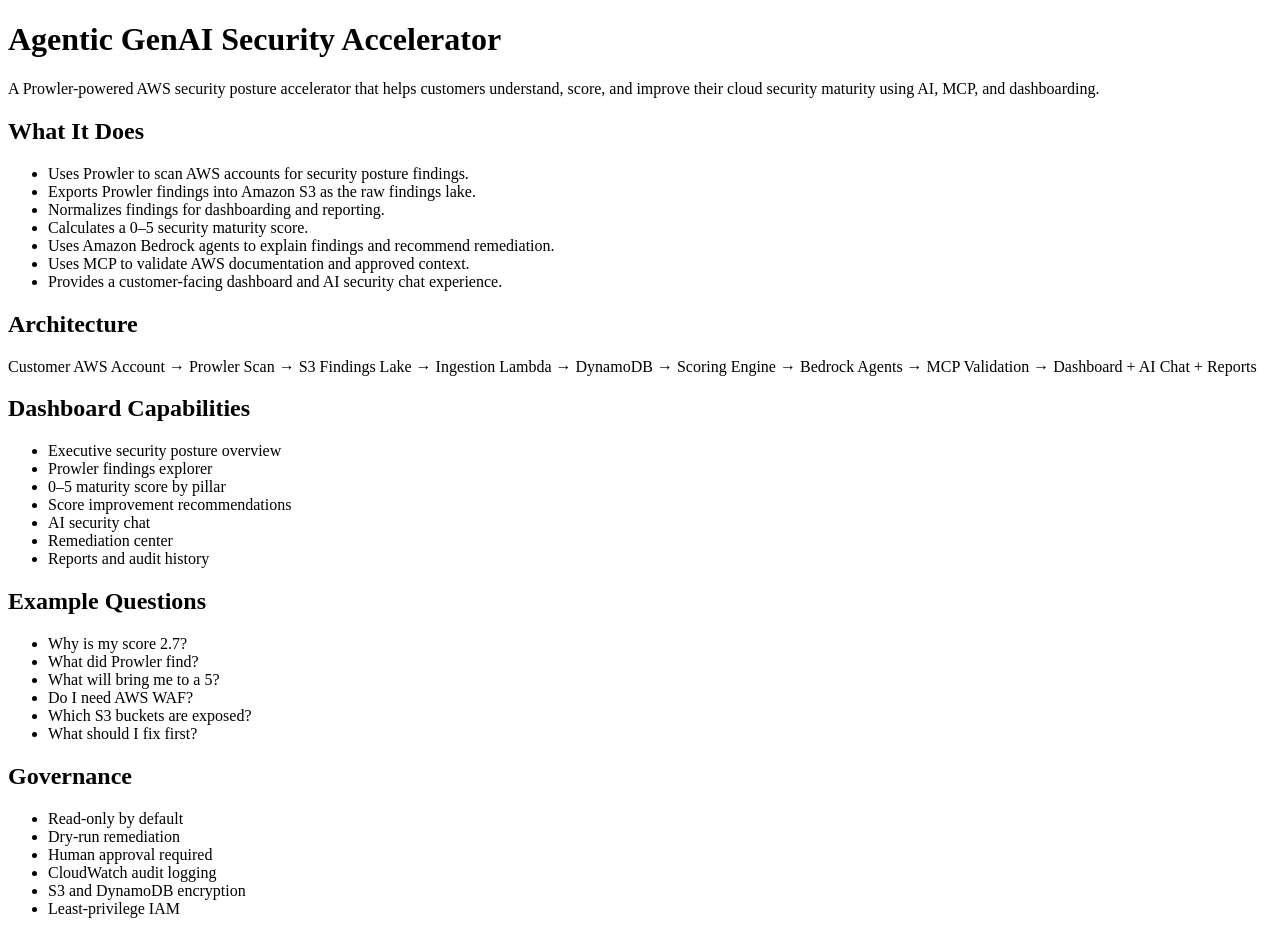
==== docs/index.html @ ff7d4d50 "Add GitHub Pages landing page" ====
<!DOCTYPE html>
<html lang="en">
<head>
  <meta charset="UTF-8" />
  <meta name="viewport" content="width=device-width, initial-scale=1.0" />
  <title>Agentic GenAI Security Accelerator</title>
</head>
<body>
  <h1>Agentic GenAI Security Accelerator</h1>

  <p>
    A Prowler-powered AWS security posture accelerator that helps customers understand,
    score, and improve their cloud security maturity using AI, MCP, and dashboarding.
  </p>

  <h2>What It Does</h2>
  <ul>
    <li>Uses Prowler to scan AWS accounts for security posture findings.</li>
    <li>Exports Prowler findings into Amazon S3 as the raw findings lake.</li>
    <li>Normalizes findings for dashboarding and reporting.</li>
    <li>Calculates a 0–5 security maturity score.</li>
    <li>Uses Amazon Bedrock agents to explain findings and recommend remediation.</li>
    <li>Uses MCP to validate AWS documentation and approved context.</li>
    <li>Provides a customer-facing dashboard and AI security chat experience.</li>
  </ul>

  <h2>Architecture</h2>
  <p>
    Customer AWS Account → Prowler Scan → S3 Findings Lake → Ingestion Lambda →
    DynamoDB → Scoring Engine → Bedrock Agents → MCP Validation →
    Dashboard + AI Chat + Reports
  </p>

  <h2>Dashboard Capabilities</h2>
  <ul>
    <li>Executive security posture overview</li>
    <li>Prowler findings explorer</li>
    <li>0–5 maturity score by pillar</li>
    <li>Score improvement recommendations</li>
    <li>AI security chat</li>
    <li>Remediation center</li>
    <li>Reports and audit history</li>
  </ul>

  <h2>Example Questions</h2>
  <ul>
    <li>Why is my score 2.7?</li>
    <li>What did Prowler find?</li>
    <li>What will bring me to a 5?</li>
    <li>Do I need AWS WAF?</li>
    <li>Which S3 buckets are exposed?</li>
    <li>What should I fix first?</li>
  </ul>

  <h2>Governance</h2>
  <ul>
    <li>Read-only by default</li>
    <li>Dry-run remediation</li>
    <li>Human approval required</li>
    <li>CloudWatch audit logging</li>
    <li>S3 and DynamoDB encryption</li>
    <li>Least-privilege IAM</li>
  </ul>
</body>
</html>
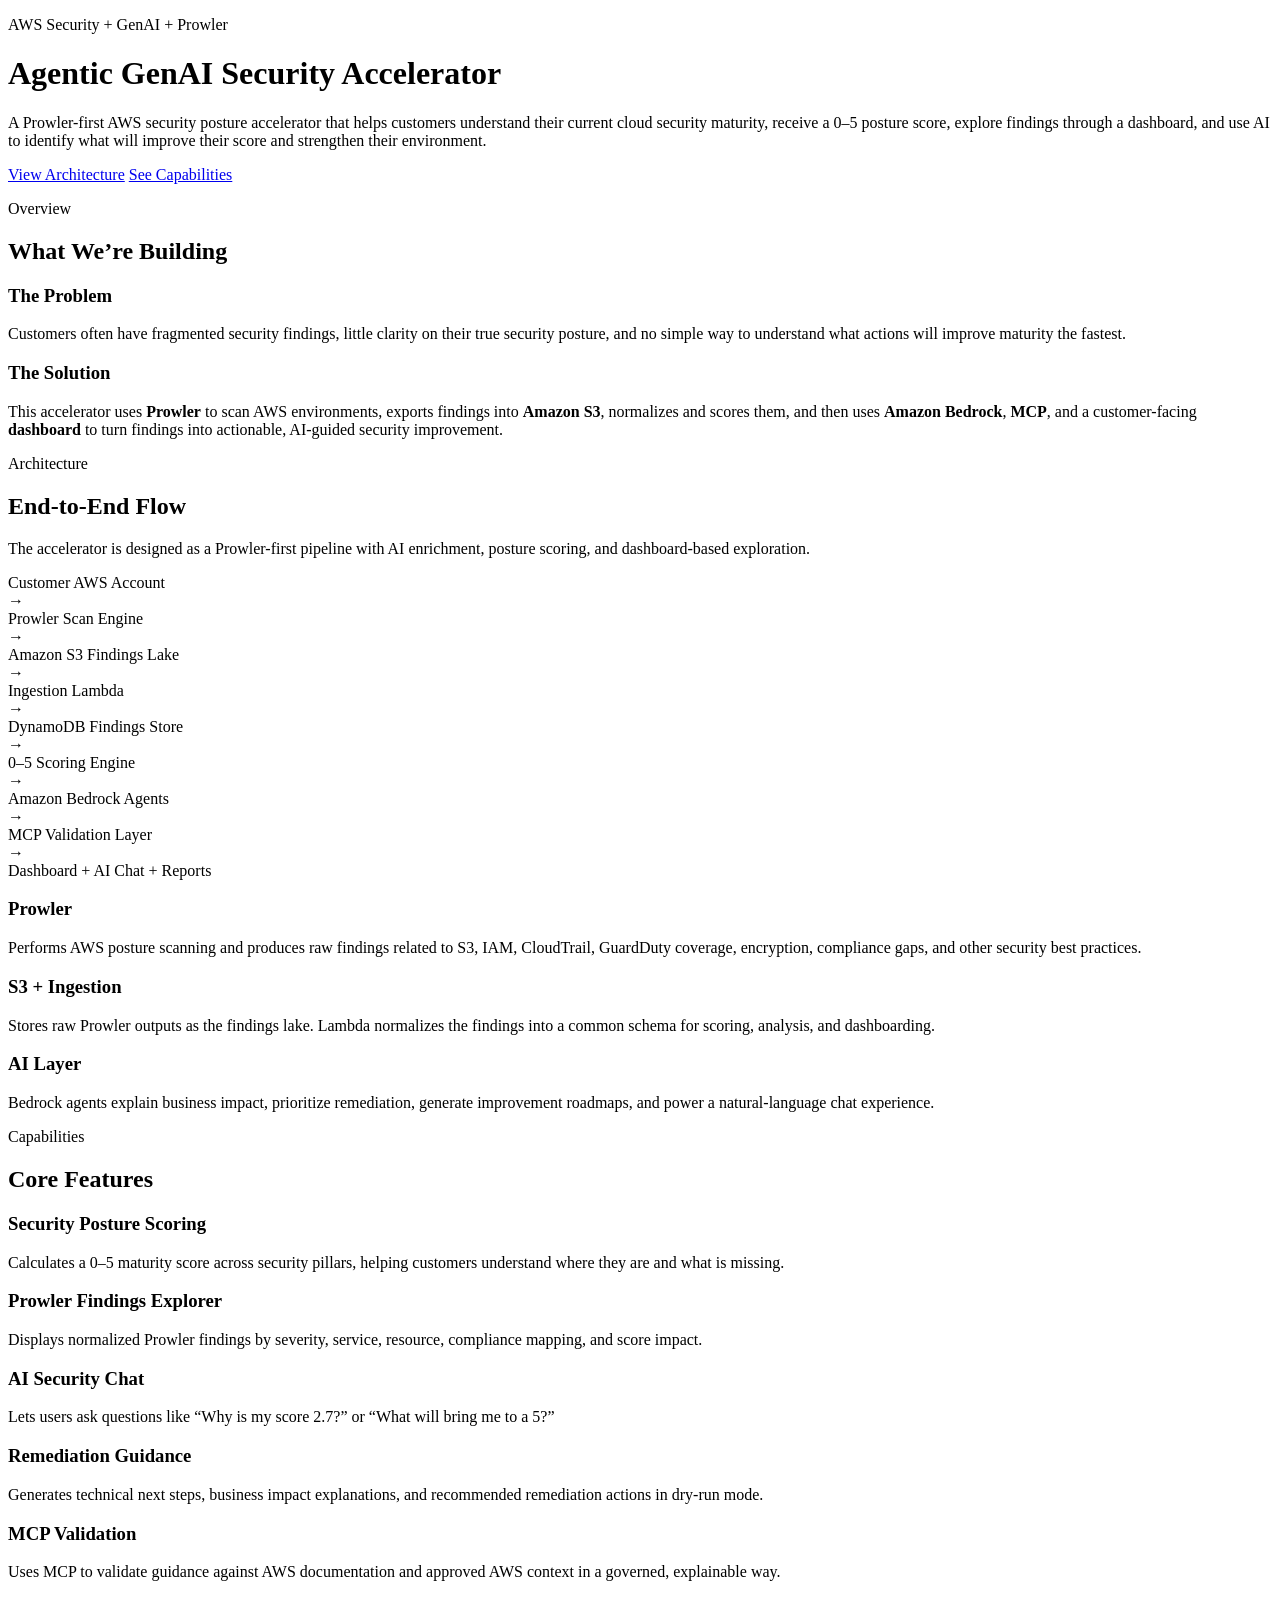
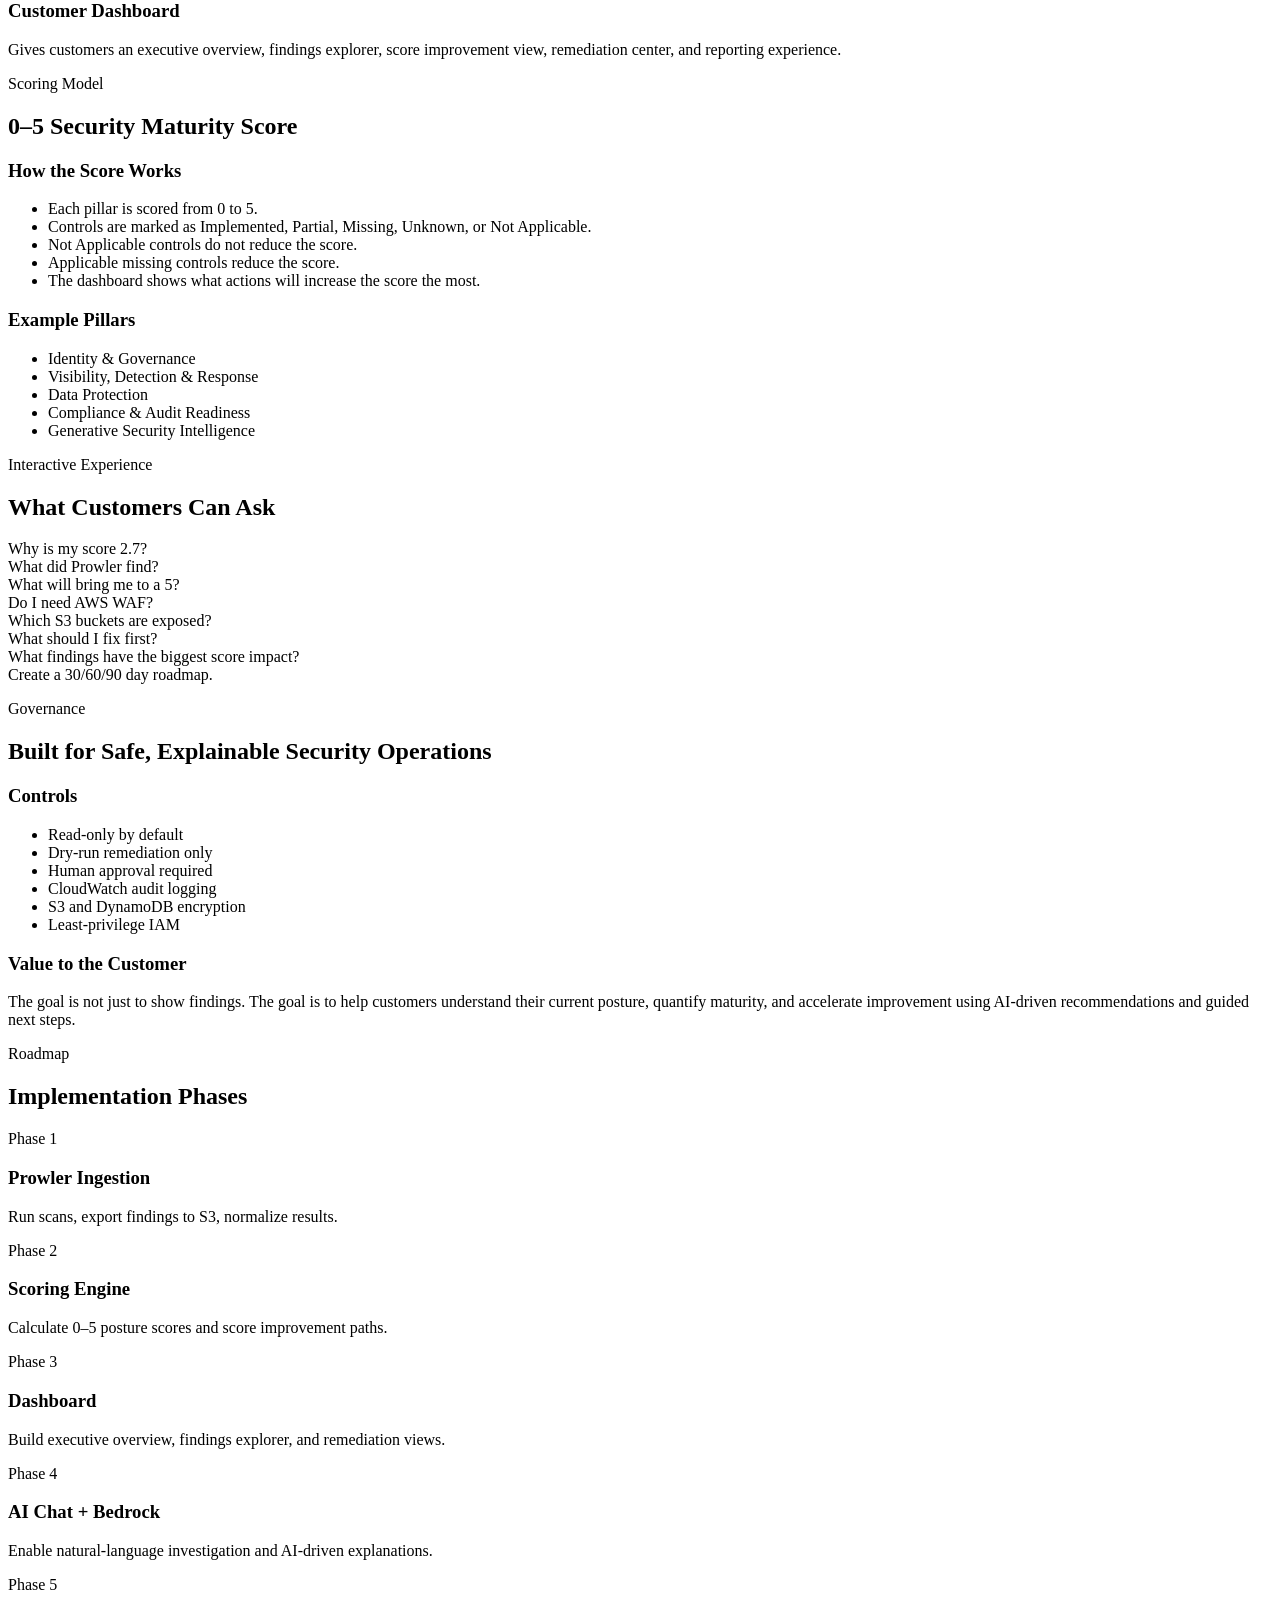
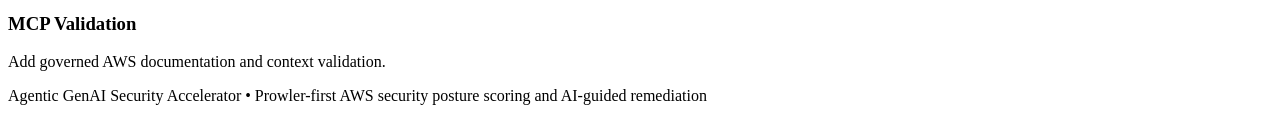
==== commit d7341513: "Update index.html CSS included" ====
--- a/docs/index.html
+++ b/docs/index.html
@@ -4,62 +4,303 @@
   <meta charset="UTF-8" />
   <meta name="viewport" content="width=device-width, initial-scale=1.0" />
   <title>Agentic GenAI Security Accelerator</title>
+  <link rel="stylesheet" href="style.css" />
 </head>
 <body>
-  <h1>Agentic GenAI Security Accelerator</h1>
-
-  <p>
-    A Prowler-powered AWS security posture accelerator that helps customers understand,
-    score, and improve their cloud security maturity using AI, MCP, and dashboarding.
-  </p>
-
-  <h2>What It Does</h2>
-  <ul>
-    <li>Uses Prowler to scan AWS accounts for security posture findings.</li>
-    <li>Exports Prowler findings into Amazon S3 as the raw findings lake.</li>
-    <li>Normalizes findings for dashboarding and reporting.</li>
-    <li>Calculates a 0–5 security maturity score.</li>
-    <li>Uses Amazon Bedrock agents to explain findings and recommend remediation.</li>
-    <li>Uses MCP to validate AWS documentation and approved context.</li>
-    <li>Provides a customer-facing dashboard and AI security chat experience.</li>
-  </ul>
-
-  <h2>Architecture</h2>
-  <p>
-    Customer AWS Account → Prowler Scan → S3 Findings Lake → Ingestion Lambda →
-    DynamoDB → Scoring Engine → Bedrock Agents → MCP Validation →
-    Dashboard + AI Chat + Reports
-  </p>
-
-  <h2>Dashboard Capabilities</h2>
-  <ul>
-    <li>Executive security posture overview</li>
-    <li>Prowler findings explorer</li>
-    <li>0–5 maturity score by pillar</li>
-    <li>Score improvement recommendations</li>
-    <li>AI security chat</li>
-    <li>Remediation center</li>
-    <li>Reports and audit history</li>
-  </ul>
-
-  <h2>Example Questions</h2>
-  <ul>
-    <li>Why is my score 2.7?</li>
-    <li>What did Prowler find?</li>
-    <li>What will bring me to a 5?</li>
-    <li>Do I need AWS WAF?</li>
-    <li>Which S3 buckets are exposed?</li>
-    <li>What should I fix first?</li>
-  </ul>
-
-  <h2>Governance</h2>
-  <ul>
-    <li>Read-only by default</li>
-    <li>Dry-run remediation</li>
-    <li>Human approval required</li>
-    <li>CloudWatch audit logging</li>
-    <li>S3 and DynamoDB encryption</li>
-    <li>Least-privilege IAM</li>
-  </ul>
+  <header class="hero">
+    <div class="container">
+      <p class="eyebrow">AWS Security + GenAI + Prowler</p>
+      <h1>Agentic GenAI Security Accelerator</h1>
+      <p class="hero-text">
+        A Prowler-first AWS security posture accelerator that helps customers
+        understand their current cloud security maturity, receive a 0–5 posture score,
+        explore findings through a dashboard, and use AI to identify what will improve
+        their score and strengthen their environment.
+      </p>
+      <div class="hero-buttons">
+        <a href="#architecture" class="btn btn-primary">View Architecture</a>
+        <a href="#capabilities" class="btn btn-secondary">See Capabilities</a>
+      </div>
+    </div>
+  </header>
+
+  <main>
+    <section class="section">
+      <div class="container">
+        <div class="section-heading">
+          <p class="section-label">Overview</p>
+          <h2>What We’re Building</h2>
+        </div>
+        <div class="grid two-col">
+          <div class="card">
+            <h3>The Problem</h3>
+            <p>
+              Customers often have fragmented security findings, little clarity on their
+              true security posture, and no simple way to understand what actions will
+              improve maturity the fastest.
+            </p>
+          </div>
+          <div class="card">
+            <h3>The Solution</h3>
+            <p>
+              This accelerator uses <strong>Prowler</strong> to scan AWS environments,
+              exports findings into <strong>Amazon S3</strong>, normalizes and scores
+              them, and then uses <strong>Amazon Bedrock</strong>, <strong>MCP</strong>,
+              and a customer-facing <strong>dashboard</strong> to turn findings into
+              actionable, AI-guided security improvement.
+            </p>
+          </div>
+        </div>
+      </div>
+    </section>
+
+    <section id="architecture" class="section alt-bg">
+      <div class="container">
+        <div class="section-heading">
+          <p class="section-label">Architecture</p>
+          <h2>End-to-End Flow</h2>
+          <p>
+            The accelerator is designed as a Prowler-first pipeline with AI enrichment,
+            posture scoring, and dashboard-based exploration.
+          </p>
+        </div>
+
+        <div class="architecture-flow">
+          <div class="arch-box">Customer AWS Account</div>
+          <div class="arrow">→</div>
+          <div class="arch-box">Prowler Scan Engine</div>
+          <div class="arrow">→</div>
+          <div class="arch-box">Amazon S3 Findings Lake</div>
+          <div class="arrow">→</div>
+          <div class="arch-box">Ingestion Lambda</div>
+          <div class="arrow">→</div>
+          <div class="arch-box">DynamoDB Findings Store</div>
+          <div class="arrow">→</div>
+          <div class="arch-box">0–5 Scoring Engine</div>
+          <div class="arrow">→</div>
+          <div class="arch-box">Amazon Bedrock Agents</div>
+          <div class="arrow">→</div>
+          <div class="arch-box">MCP Validation Layer</div>
+          <div class="arrow">→</div>
+          <div class="arch-box">Dashboard + AI Chat + Reports</div>
+        </div>
+
+        <div class="grid three-col mt-32">
+          <div class="card">
+            <h3>Prowler</h3>
+            <p>
+              Performs AWS posture scanning and produces raw findings related to
+              S3, IAM, CloudTrail, GuardDuty coverage, encryption, compliance gaps,
+              and other security best practices.
+            </p>
+          </div>
+          <div class="card">
+            <h3>S3 + Ingestion</h3>
+            <p>
+              Stores raw Prowler outputs as the findings lake. Lambda normalizes the
+              findings into a common schema for scoring, analysis, and dashboarding.
+            </p>
+          </div>
+          <div class="card">
+            <h3>AI Layer</h3>
+            <p>
+              Bedrock agents explain business impact, prioritize remediation,
+              generate improvement roadmaps, and power a natural-language chat experience.
+            </p>
+          </div>
+        </div>
+      </div>
+    </section>
+
+    <section id="capabilities" class="section">
+      <div class="container">
+        <div class="section-heading">
+          <p class="section-label">Capabilities</p>
+          <h2>Core Features</h2>
+        </div>
+
+        <div class="grid three-col">
+          <div class="feature-card">
+            <h3>Security Posture Scoring</h3>
+            <p>
+              Calculates a 0–5 maturity score across security pillars, helping
+              customers understand where they are and what is missing.
+            </p>
+          </div>
+          <div class="feature-card">
+            <h3>Prowler Findings Explorer</h3>
+            <p>
+              Displays normalized Prowler findings by severity, service,
+              resource, compliance mapping, and score impact.
+            </p>
+          </div>
+          <div class="feature-card">
+            <h3>AI Security Chat</h3>
+            <p>
+              Lets users ask questions like “Why is my score 2.7?” or
+              “What will bring me to a 5?”
+            </p>
+          </div>
+          <div class="feature-card">
+            <h3>Remediation Guidance</h3>
+            <p>
+              Generates technical next steps, business impact explanations,
+              and recommended remediation actions in dry-run mode.
+            </p>
+          </div>
+          <div class="feature-card">
+            <h3>MCP Validation</h3>
+            <p>
+              Uses MCP to validate guidance against AWS documentation
+              and approved AWS context in a governed, explainable way.
+            </p>
+          </div>
+          <div class="feature-card">
+            <h3>Customer Dashboard</h3>
+            <p>
+              Gives customers an executive overview, findings explorer,
+              score improvement view, remediation center, and reporting experience.
+            </p>
+          </div>
+        </div>
+      </div>
+    </section>
+
+    <section class="section alt-bg">
+      <div class="container">
+        <div class="section-heading">
+          <p class="section-label">Scoring Model</p>
+          <h2>0–5 Security Maturity Score</h2>
+        </div>
+
+        <div class="grid two-col">
+          <div class="card">
+            <h3>How the Score Works</h3>
+            <ul class="clean-list">
+              <li>Each pillar is scored from 0 to 5.</li>
+              <li>Controls are marked as Implemented, Partial, Missing, Unknown, or Not Applicable.</li>
+              <li>Not Applicable controls do not reduce the score.</li>
+              <li>Applicable missing controls reduce the score.</li>
+              <li>The dashboard shows what actions will increase the score the most.</li>
+            </ul>
+          </div>
+          <div class="card">
+            <h3>Example Pillars</h3>
+            <ul class="clean-list">
+              <li>Identity & Governance</li>
+              <li>Visibility, Detection & Response</li>
+              <li>Data Protection</li>
+              <li>Compliance & Audit Readiness</li>
+              <li>Generative Security Intelligence</li>
+            </ul>
+          </div>
+        </div>
+      </div>
+    </section>
+
+    <section class="section">
+      <div class="container">
+        <div class="section-heading">
+          <p class="section-label">Interactive Experience</p>
+          <h2>What Customers Can Ask</h2>
+        </div>
+
+        <div class="question-grid">
+          <div class="question">Why is my score 2.7?</div>
+          <div class="question">What did Prowler find?</div>
+          <div class="question">What will bring me to a 5?</div>
+          <div class="question">Do I need AWS WAF?</div>
+          <div class="question">Which S3 buckets are exposed?</div>
+          <div class="question">What should I fix first?</div>
+          <div class="question">What findings have the biggest score impact?</div>
+          <div class="question">Create a 30/60/90 day roadmap.</div>
+        </div>
+      </div>
+    </section>
+
+    <section class="section alt-bg">
+      <div class="container">
+        <div class="section-heading">
+          <p class="section-label">Governance</p>
+          <h2>Built for Safe, Explainable Security Operations</h2>
+        </div>
+
+        <div class="grid two-col">
+          <div class="card">
+            <h3>Controls</h3>
+            <ul class="clean-list">
+              <li>Read-only by default</li>
+              <li>Dry-run remediation only</li>
+              <li>Human approval required</li>
+              <li>CloudWatch audit logging</li>
+              <li>S3 and DynamoDB encryption</li>
+              <li>Least-privilege IAM</li>
+            </ul>
+          </div>
+          <div class="card">
+            <h3>Value to the Customer</h3>
+            <p>
+              The goal is not just to show findings. The goal is to help customers
+              understand their current posture, quantify maturity, and accelerate
+              improvement using AI-driven recommendations and guided next steps.
+            </p>
+          </div>
+        </div>
+      </div>
+    </section>
+
+    <section class="section">
+      <div class="container">
+        <div class="section-heading">
+          <p class="section-label">Roadmap</p>
+          <h2>Implementation Phases</h2>
+        </div>
+
+        <div class="timeline">
+          <div class="timeline-item">
+            <span class="timeline-phase">Phase 1</span>
+            <div>
+              <h3>Prowler Ingestion</h3>
+              <p>Run scans, export findings to S3, normalize results.</p>
+            </div>
+          </div>
+          <div class="timeline-item">
+            <span class="timeline-phase">Phase 2</span>
+            <div>
+              <h3>Scoring Engine</h3>
+              <p>Calculate 0–5 posture scores and score improvement paths.</p>
+            </div>
+          </div>
+          <div class="timeline-item">
+            <span class="timeline-phase">Phase 3</span>
+            <div>
+              <h3>Dashboard</h3>
+              <p>Build executive overview, findings explorer, and remediation views.</p>
+            </div>
+          </div>
+          <div class="timeline-item">
+            <span class="timeline-phase">Phase 4</span>
+            <div>
+              <h3>AI Chat + Bedrock</h3>
+              <p>Enable natural-language investigation and AI-driven explanations.</p>
+            </div>
+          </div>
+          <div class="timeline-item">
+            <span class="timeline-phase">Phase 5</span>
+            <div>
+              <h3>MCP Validation</h3>
+              <p>Add governed AWS documentation and context validation.</p>
+            </div>
+          </div>
+        </div>
+      </div>
+    </section>
+  </main>
+
+  <footer class="footer">
+    <div class="container">
+      <p>Agentic GenAI Security Accelerator • Prowler-first AWS security posture scoring and AI-guided remediation</p>
+    </div>
+  </footer>
 </body>
 </html>
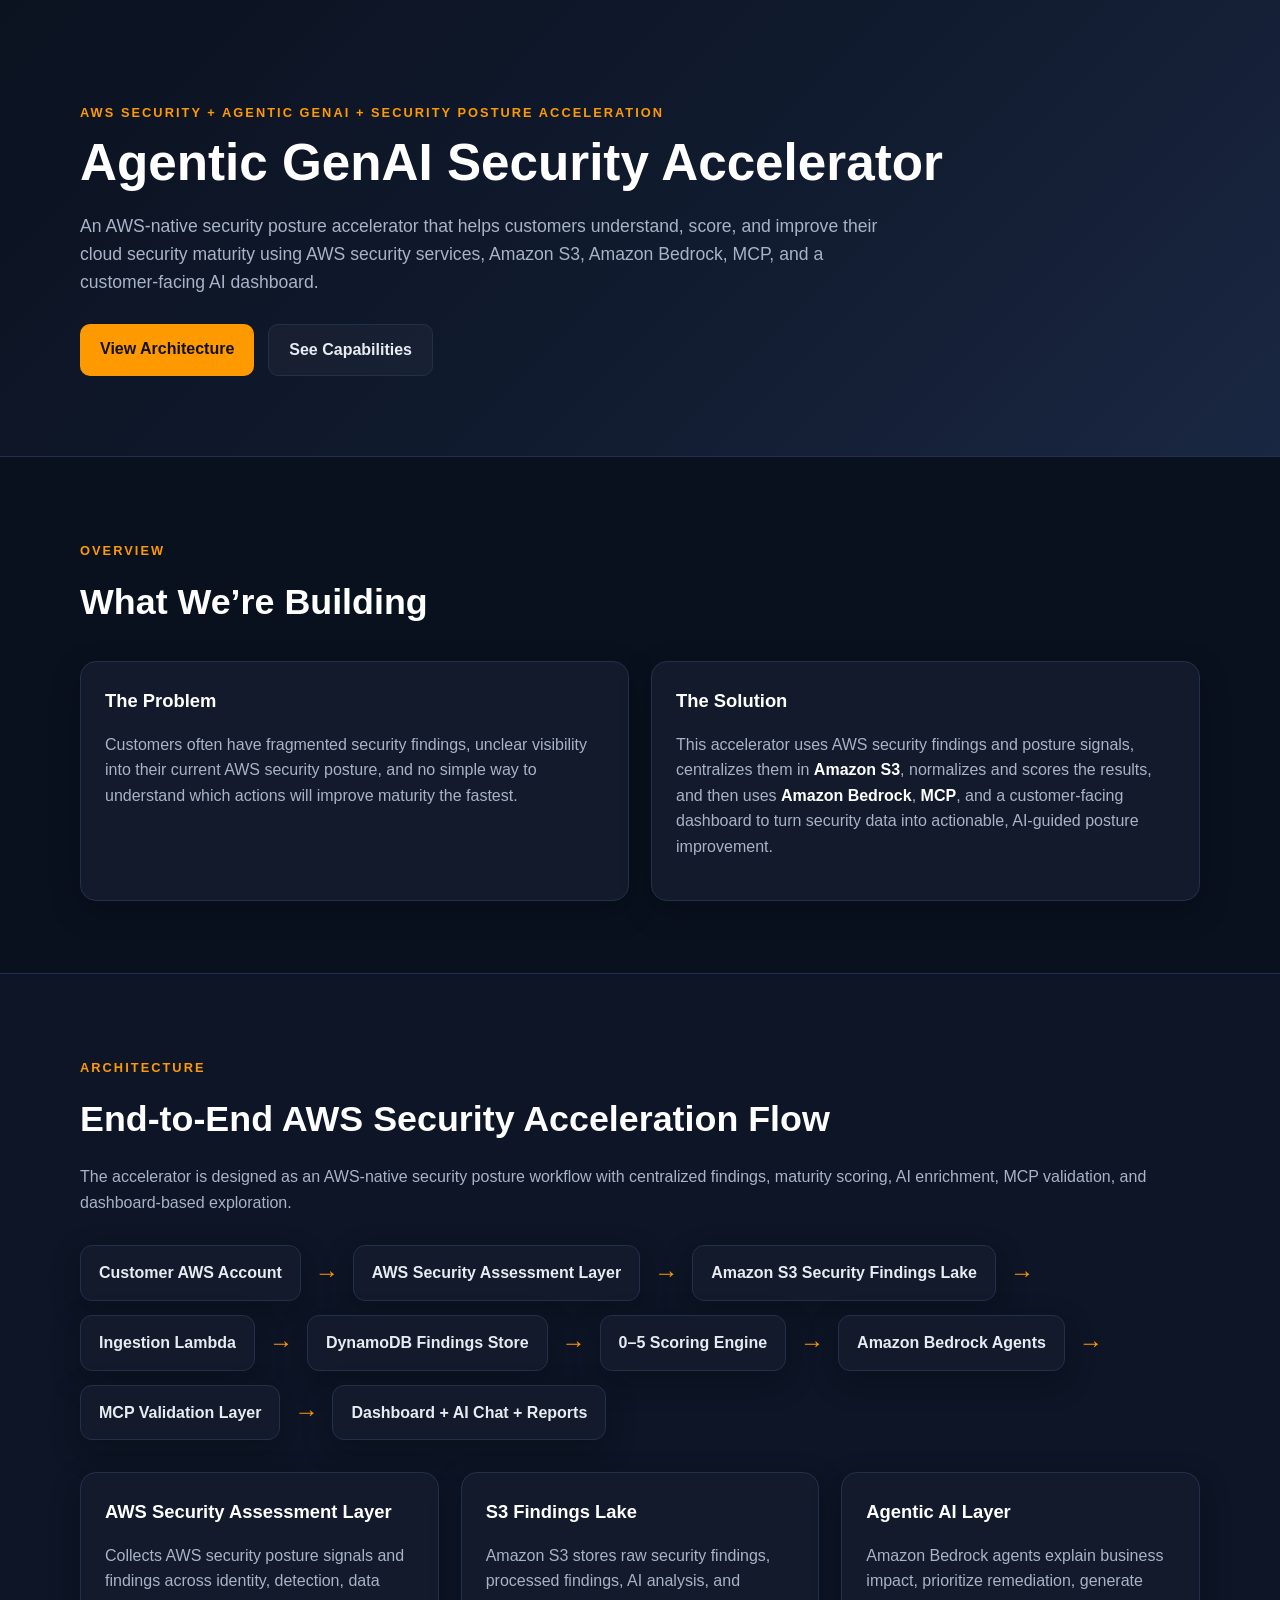
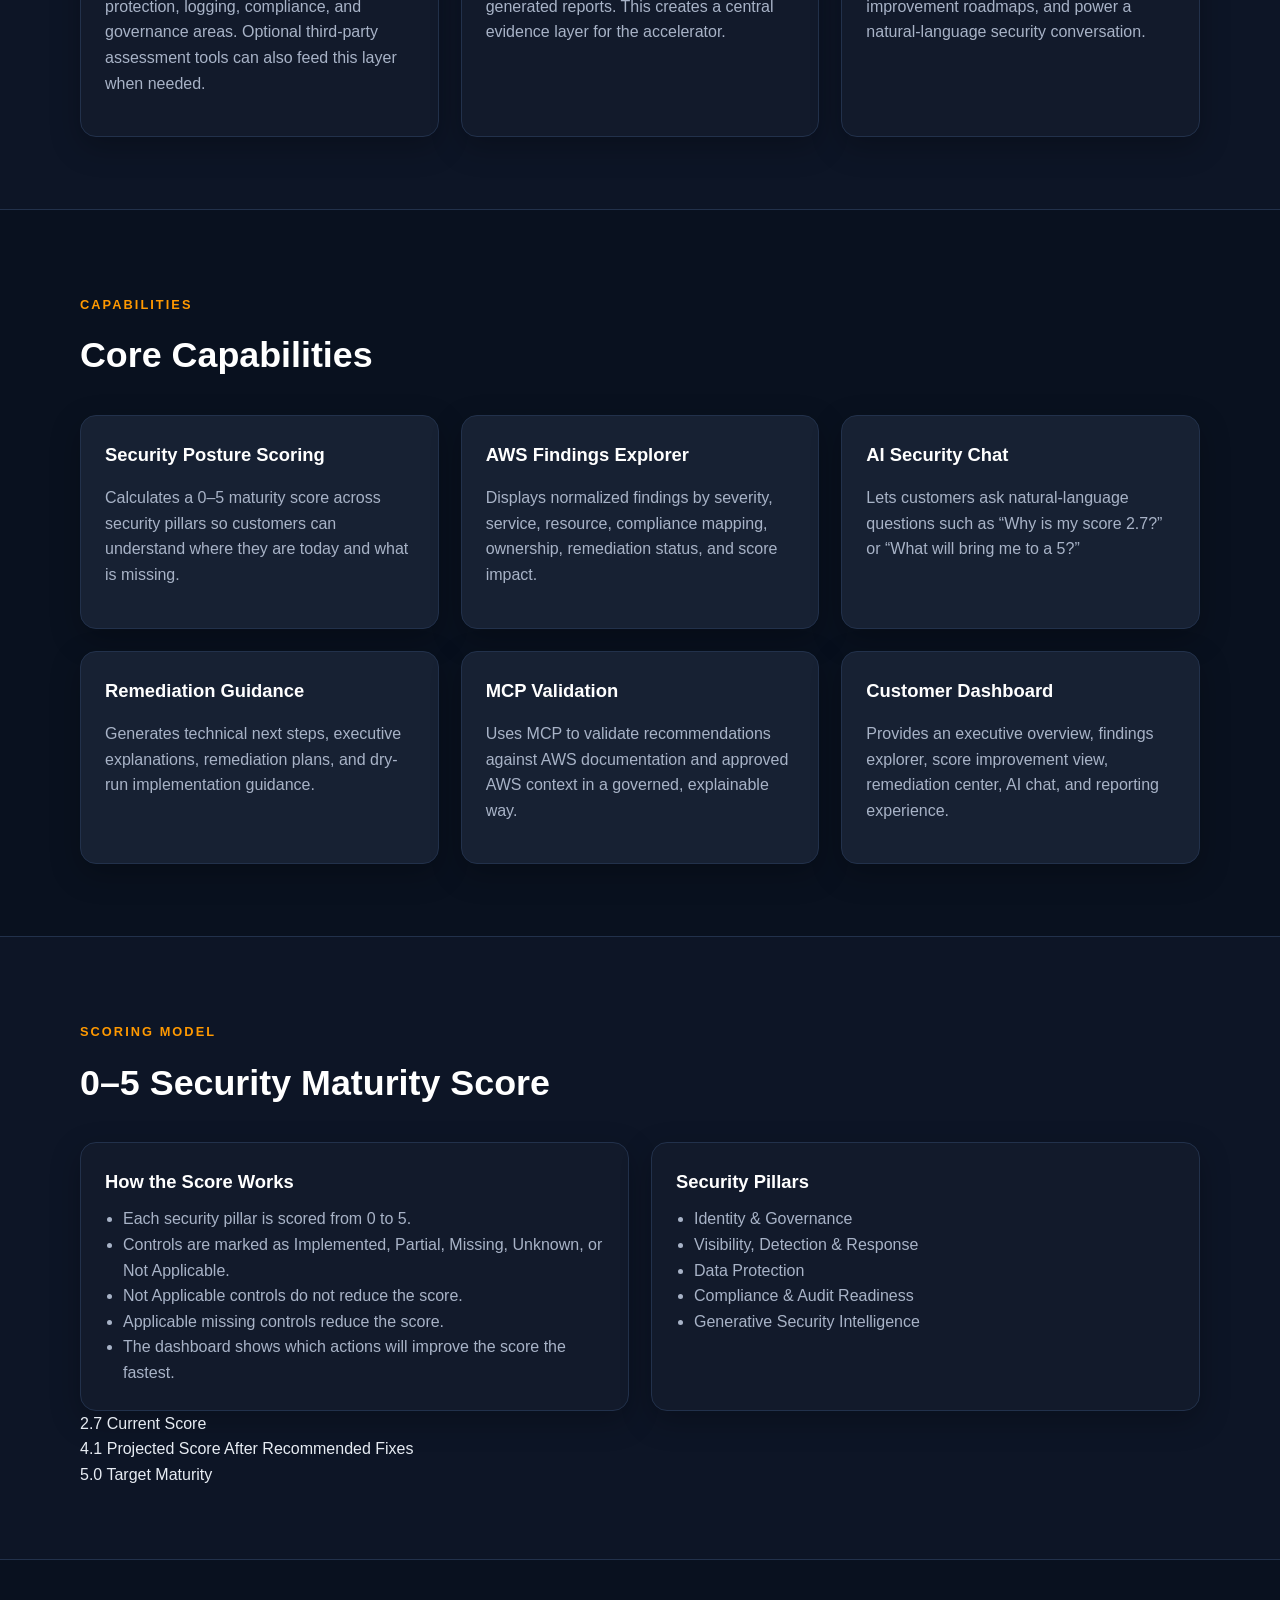
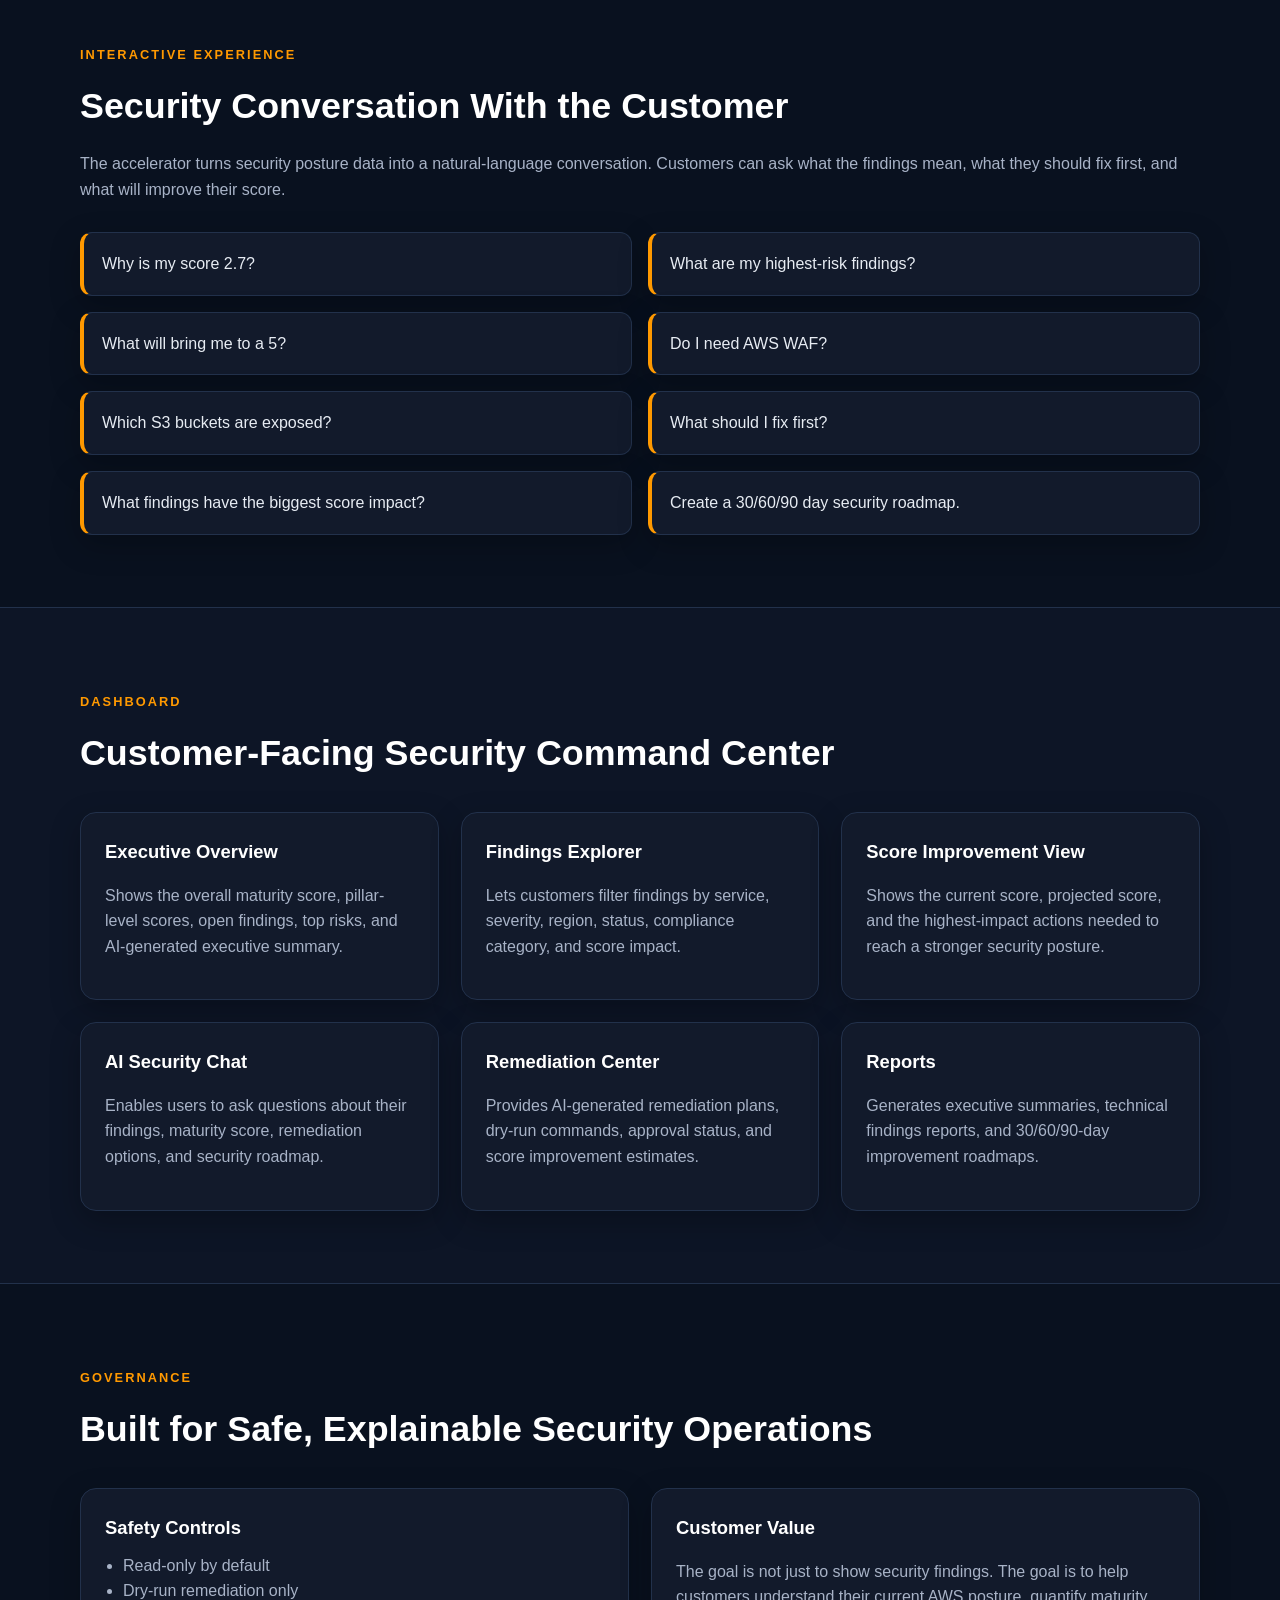
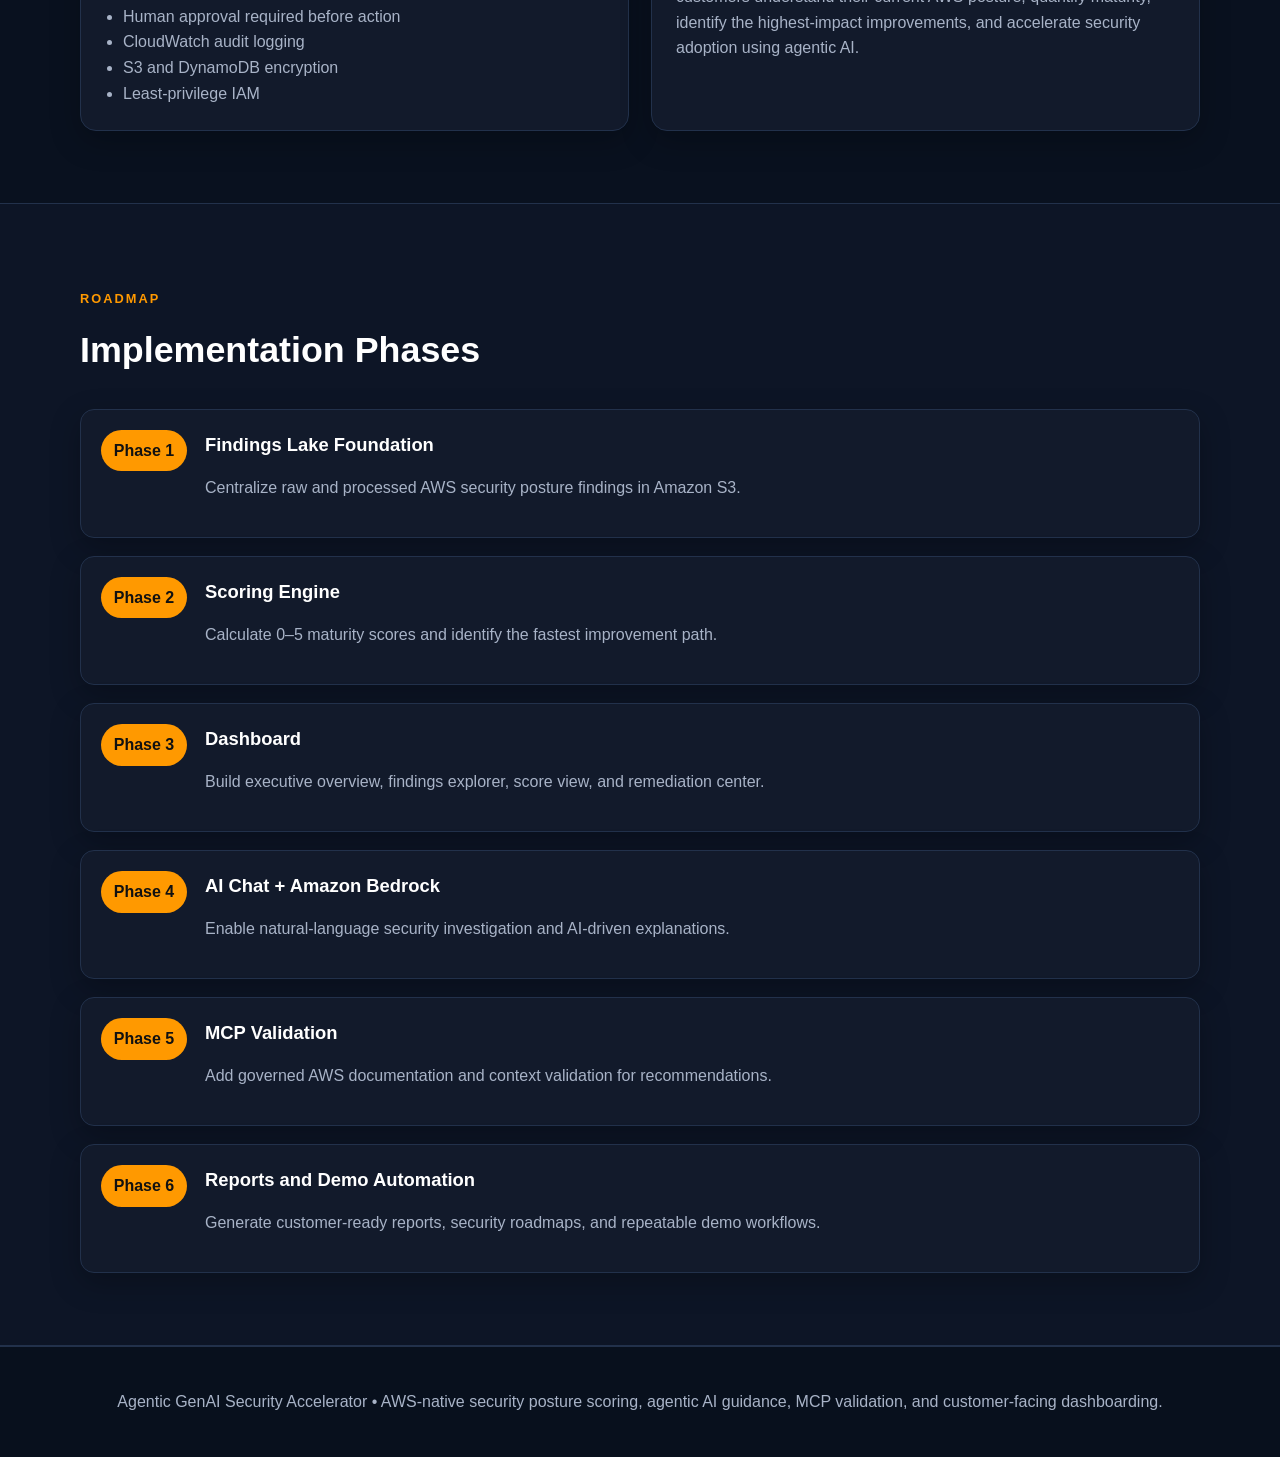
==== commit b829586a: "Update index.html Updated part 2" ====
--- a/docs/index.html
+++ b/docs/index.html
@@ -6,17 +6,20 @@
   <title>Agentic GenAI Security Accelerator</title>
   <link rel="stylesheet" href="style.css" />
 </head>
+
 <body>
   <header class="hero">
     <div class="container">
-      <p class="eyebrow">AWS Security + GenAI + Prowler</p>
+      <p class="eyebrow">AWS Security + Agentic GenAI + Security Posture Acceleration</p>
+
       <h1>Agentic GenAI Security Accelerator</h1>
+
       <p class="hero-text">
-        A Prowler-first AWS security posture accelerator that helps customers
-        understand their current cloud security maturity, receive a 0–5 posture score,
-        explore findings through a dashboard, and use AI to identify what will improve
-        their score and strengthen their environment.
+        An AWS-native security posture accelerator that helps customers understand,
+        score, and improve their cloud security maturity using AWS security services,
+        Amazon S3, Amazon Bedrock, MCP, and a customer-facing AI dashboard.
       </p>
+
       <div class="hero-buttons">
         <a href="#architecture" class="btn btn-primary">View Architecture</a>
         <a href="#capabilities" class="btn btn-secondary">See Capabilities</a>
@@ -31,23 +34,25 @@
           <p class="section-label">Overview</p>
           <h2>What We’re Building</h2>
         </div>
+
         <div class="grid two-col">
           <div class="card">
             <h3>The Problem</h3>
             <p>
-              Customers often have fragmented security findings, little clarity on their
-              true security posture, and no simple way to understand what actions will
-              improve maturity the fastest.
-            </p>
-          </div>
+              Customers often have fragmented security findings, unclear visibility into
+              their current AWS security posture, and no simple way to understand which
+              actions will improve maturity the fastest.
+            </p>
+          </div>
+
           <div class="card">
             <h3>The Solution</h3>
             <p>
-              This accelerator uses <strong>Prowler</strong> to scan AWS environments,
-              exports findings into <strong>Amazon S3</strong>, normalizes and scores
-              them, and then uses <strong>Amazon Bedrock</strong>, <strong>MCP</strong>,
-              and a customer-facing <strong>dashboard</strong> to turn findings into
-              actionable, AI-guided security improvement.
+              This accelerator uses AWS security findings and posture signals, centralizes
+              them in <strong>Amazon S3</strong>, normalizes and scores the results, and
+              then uses <strong>Amazon Bedrock</strong>, <strong>MCP</strong>, and a
+              customer-facing dashboard to turn security data into actionable,
+              AI-guided posture improvement.
             </p>
           </div>
         </div>
@@ -58,19 +63,20 @@
       <div class="container">
         <div class="section-heading">
           <p class="section-label">Architecture</p>
-          <h2>End-to-End Flow</h2>
+          <h2>End-to-End AWS Security Acceleration Flow</h2>
           <p>
-            The accelerator is designed as a Prowler-first pipeline with AI enrichment,
-            posture scoring, and dashboard-based exploration.
+            The accelerator is designed as an AWS-native security posture workflow with
+            centralized findings, maturity scoring, AI enrichment, MCP validation, and
+            dashboard-based exploration.
           </p>
         </div>
 
         <div class="architecture-flow">
           <div class="arch-box">Customer AWS Account</div>
           <div class="arrow">→</div>
-          <div class="arch-box">Prowler Scan Engine</div>
-          <div class="arrow">→</div>
-          <div class="arch-box">Amazon S3 Findings Lake</div>
+          <div class="arch-box">AWS Security Assessment Layer</div>
+          <div class="arrow">→</div>
+          <div class="arch-box">Amazon S3 Security Findings Lake</div>
           <div class="arrow">→</div>
           <div class="arch-box">Ingestion Lambda</div>
           <div class="arrow">→</div>
@@ -87,25 +93,29 @@
 
         <div class="grid three-col mt-32">
           <div class="card">
-            <h3>Prowler</h3>
-            <p>
-              Performs AWS posture scanning and produces raw findings related to
-              S3, IAM, CloudTrail, GuardDuty coverage, encryption, compliance gaps,
-              and other security best practices.
-            </p>
-          </div>
-          <div class="card">
-            <h3>S3 + Ingestion</h3>
-            <p>
-              Stores raw Prowler outputs as the findings lake. Lambda normalizes the
-              findings into a common schema for scoring, analysis, and dashboarding.
-            </p>
-          </div>
-          <div class="card">
-            <h3>AI Layer</h3>
-            <p>
-              Bedrock agents explain business impact, prioritize remediation,
-              generate improvement roadmaps, and power a natural-language chat experience.
+            <h3>AWS Security Assessment Layer</h3>
+            <p>
+              Collects AWS security posture signals and findings across identity,
+              detection, data protection, logging, compliance, and governance areas.
+              Optional third-party assessment tools can also feed this layer when needed.
+            </p>
+          </div>
+
+          <div class="card">
+            <h3>S3 Findings Lake</h3>
+            <p>
+              Amazon S3 stores raw security findings, processed findings, AI analysis,
+              and generated reports. This creates a central evidence layer for the
+              accelerator.
+            </p>
+          </div>
+
+          <div class="card">
+            <h3>Agentic AI Layer</h3>
+            <p>
+              Amazon Bedrock agents explain business impact, prioritize remediation,
+              generate improvement roadmaps, and power a natural-language security
+              conversation.
             </p>
           </div>
         </div>
@@ -116,50 +126,55 @@
       <div class="container">
         <div class="section-heading">
           <p class="section-label">Capabilities</p>
-          <h2>Core Features</h2>
+          <h2>Core Capabilities</h2>
         </div>
 
         <div class="grid three-col">
           <div class="feature-card">
             <h3>Security Posture Scoring</h3>
             <p>
-              Calculates a 0–5 maturity score across security pillars, helping
-              customers understand where they are and what is missing.
-            </p>
-          </div>
-          <div class="feature-card">
-            <h3>Prowler Findings Explorer</h3>
-            <p>
-              Displays normalized Prowler findings by severity, service,
-              resource, compliance mapping, and score impact.
-            </p>
-          </div>
+              Calculates a 0–5 maturity score across security pillars so customers can
+              understand where they are today and what is missing.
+            </p>
+          </div>
+
+          <div class="feature-card">
+            <h3>AWS Findings Explorer</h3>
+            <p>
+              Displays normalized findings by severity, service, resource, compliance
+              mapping, ownership, remediation status, and score impact.
+            </p>
+          </div>
+
           <div class="feature-card">
             <h3>AI Security Chat</h3>
             <p>
-              Lets users ask questions like “Why is my score 2.7?” or
-              “What will bring me to a 5?”
-            </p>
-          </div>
+              Lets customers ask natural-language questions such as “Why is my score
+              2.7?” or “What will bring me to a 5?”
+            </p>
+          </div>
+
           <div class="feature-card">
             <h3>Remediation Guidance</h3>
             <p>
-              Generates technical next steps, business impact explanations,
-              and recommended remediation actions in dry-run mode.
-            </p>
-          </div>
+              Generates technical next steps, executive explanations, remediation
+              plans, and dry-run implementation guidance.
+            </p>
+          </div>
+
           <div class="feature-card">
             <h3>MCP Validation</h3>
             <p>
-              Uses MCP to validate guidance against AWS documentation
-              and approved AWS context in a governed, explainable way.
-            </p>
-          </div>
+              Uses MCP to validate recommendations against AWS documentation and
+              approved AWS context in a governed, explainable way.
+            </p>
+          </div>
+
           <div class="feature-card">
             <h3>Customer Dashboard</h3>
             <p>
-              Gives customers an executive overview, findings explorer,
-              score improvement view, remediation center, and reporting experience.
+              Provides an executive overview, findings explorer, score improvement
+              view, remediation center, AI chat, and reporting experience.
             </p>
           </div>
         </div>
@@ -177,24 +192,42 @@
           <div class="card">
             <h3>How the Score Works</h3>
             <ul class="clean-list">
-              <li>Each pillar is scored from 0 to 5.</li>
+              <li>Each security pillar is scored from 0 to 5.</li>
               <li>Controls are marked as Implemented, Partial, Missing, Unknown, or Not Applicable.</li>
               <li>Not Applicable controls do not reduce the score.</li>
               <li>Applicable missing controls reduce the score.</li>
-              <li>The dashboard shows what actions will increase the score the most.</li>
+              <li>The dashboard shows which actions will improve the score the fastest.</li>
             </ul>
           </div>
-          <div class="card">
-            <h3>Example Pillars</h3>
+
+          <div class="card">
+            <h3>Security Pillars</h3>
             <ul class="clean-list">
-              <li>Identity & Governance</li>
-              <li>Visibility, Detection & Response</li>
+              <li>Identity &amp; Governance</li>
+              <li>Visibility, Detection &amp; Response</li>
               <li>Data Protection</li>
-              <li>Compliance & Audit Readiness</li>
+              <li>Compliance &amp; Audit Readiness</li>
               <li>Generative Security Intelligence</li>
             </ul>
           </div>
         </div>
+
+        <div class="score-example">
+          <div class="score-card">
+            <span class="score-number">2.7</span>
+            <span class="score-label">Current Score</span>
+          </div>
+
+          <div class="score-card">
+            <span class="score-number">4.1</span>
+            <span class="score-label">Projected Score After Recommended Fixes</span>
+          </div>
+
+          <div class="score-card">
+            <span class="score-number">5.0</span>
+            <span class="score-label">Target Maturity</span>
+          </div>
+        </div>
       </div>
     </section>
 
@@ -202,23 +235,87 @@
       <div class="container">
         <div class="section-heading">
           <p class="section-label">Interactive Experience</p>
-          <h2>What Customers Can Ask</h2>
+          <h2>Security Conversation With the Customer</h2>
+          <p>
+            The accelerator turns security posture data into a natural-language
+            conversation. Customers can ask what the findings mean, what they should
+            fix first, and what will improve their score.
+          </p>
         </div>
 
         <div class="question-grid">
           <div class="question">Why is my score 2.7?</div>
-          <div class="question">What did Prowler find?</div>
+          <div class="question">What are my highest-risk findings?</div>
           <div class="question">What will bring me to a 5?</div>
           <div class="question">Do I need AWS WAF?</div>
           <div class="question">Which S3 buckets are exposed?</div>
           <div class="question">What should I fix first?</div>
           <div class="question">What findings have the biggest score impact?</div>
-          <div class="question">Create a 30/60/90 day roadmap.</div>
+          <div class="question">Create a 30/60/90 day security roadmap.</div>
         </div>
       </div>
     </section>
 
     <section class="section alt-bg">
+      <div class="container">
+        <div class="section-heading">
+          <p class="section-label">Dashboard</p>
+          <h2>Customer-Facing Security Command Center</h2>
+        </div>
+
+        <div class="grid three-col">
+          <div class="card">
+            <h3>Executive Overview</h3>
+            <p>
+              Shows the overall maturity score, pillar-level scores, open findings,
+              top risks, and AI-generated executive summary.
+            </p>
+          </div>
+
+          <div class="card">
+            <h3>Findings Explorer</h3>
+            <p>
+              Lets customers filter findings by service, severity, region, status,
+              compliance category, and score impact.
+            </p>
+          </div>
+
+          <div class="card">
+            <h3>Score Improvement View</h3>
+            <p>
+              Shows the current score, projected score, and the highest-impact actions
+              needed to reach a stronger security posture.
+            </p>
+          </div>
+
+          <div class="card">
+            <h3>AI Security Chat</h3>
+            <p>
+              Enables users to ask questions about their findings, maturity score,
+              remediation options, and security roadmap.
+            </p>
+          </div>
+
+          <div class="card">
+            <h3>Remediation Center</h3>
+            <p>
+              Provides AI-generated remediation plans, dry-run commands, approval
+              status, and score improvement estimates.
+            </p>
+          </div>
+
+          <div class="card">
+            <h3>Reports</h3>
+            <p>
+              Generates executive summaries, technical findings reports, and
+              30/60/90-day improvement roadmaps.
+            </p>
+          </div>
+        </div>
+      </div>
+    </section>
+
+    <section class="section">
       <div class="container">
         <div class="section-heading">
           <p class="section-label">Governance</p>
@@ -227,29 +324,31 @@
 
         <div class="grid two-col">
           <div class="card">
-            <h3>Controls</h3>
+            <h3>Safety Controls</h3>
             <ul class="clean-list">
               <li>Read-only by default</li>
               <li>Dry-run remediation only</li>
-              <li>Human approval required</li>
+              <li>Human approval required before action</li>
               <li>CloudWatch audit logging</li>
               <li>S3 and DynamoDB encryption</li>
               <li>Least-privilege IAM</li>
             </ul>
           </div>
-          <div class="card">
-            <h3>Value to the Customer</h3>
-            <p>
-              The goal is not just to show findings. The goal is to help customers
-              understand their current posture, quantify maturity, and accelerate
-              improvement using AI-driven recommendations and guided next steps.
-            </p>
-          </div>
-        </div>
-      </div>
-    </section>
-
-    <section class="section">
+
+          <div class="card">
+            <h3>Customer Value</h3>
+            <p>
+              The goal is not just to show security findings. The goal is to help
+              customers understand their current AWS posture, quantify maturity,
+              identify the highest-impact improvements, and accelerate security
+              adoption using agentic AI.
+            </p>
+          </div>
+        </div>
+      </div>
+    </section>
+
+    <section class="section alt-bg">
       <div class="container">
         <div class="section-heading">
           <p class="section-label">Roadmap</p>
@@ -260,36 +359,60 @@
           <div class="timeline-item">
             <span class="timeline-phase">Phase 1</span>
             <div>
-              <h3>Prowler Ingestion</h3>
-              <p>Run scans, export findings to S3, normalize results.</p>
-            </div>
-          </div>
+              <h3>Findings Lake Foundation</h3>
+              <p>
+                Centralize raw and processed AWS security posture findings in Amazon S3.
+              </p>
+            </div>
+          </div>
+
           <div class="timeline-item">
             <span class="timeline-phase">Phase 2</span>
             <div>
               <h3>Scoring Engine</h3>
-              <p>Calculate 0–5 posture scores and score improvement paths.</p>
-            </div>
-          </div>
+              <p>
+                Calculate 0–5 maturity scores and identify the fastest improvement path.
+              </p>
+            </div>
+          </div>
+
           <div class="timeline-item">
             <span class="timeline-phase">Phase 3</span>
             <div>
               <h3>Dashboard</h3>
-              <p>Build executive overview, findings explorer, and remediation views.</p>
-            </div>
-          </div>
+              <p>
+                Build executive overview, findings explorer, score view, and remediation center.
+              </p>
+            </div>
+          </div>
+
           <div class="timeline-item">
             <span class="timeline-phase">Phase 4</span>
             <div>
-              <h3>AI Chat + Bedrock</h3>
-              <p>Enable natural-language investigation and AI-driven explanations.</p>
-            </div>
-          </div>
+              <h3>AI Chat + Amazon Bedrock</h3>
+              <p>
+                Enable natural-language security investigation and AI-driven explanations.
+              </p>
+            </div>
+          </div>
+
           <div class="timeline-item">
             <span class="timeline-phase">Phase 5</span>
             <div>
               <h3>MCP Validation</h3>
-              <p>Add governed AWS documentation and context validation.</p>
+              <p>
+                Add governed AWS documentation and context validation for recommendations.
+              </p>
+            </div>
+          </div>
+
+          <div class="timeline-item">
+            <span class="timeline-phase">Phase 6</span>
+            <div>
+              <h3>Reports and Demo Automation</h3>
+              <p>
+                Generate customer-ready reports, security roadmaps, and repeatable demo workflows.
+              </p>
             </div>
           </div>
         </div>
@@ -299,7 +422,10 @@
 
   <footer class="footer">
     <div class="container">
-      <p>Agentic GenAI Security Accelerator • Prowler-first AWS security posture scoring and AI-guided remediation</p>
+      <p>
+        Agentic GenAI Security Accelerator • AWS-native security posture scoring,
+        agentic AI guidance, MCP validation, and customer-facing dashboarding.
+      </p>
     </div>
   </footer>
 </body>
--- a/docs/style.css
+++ b/docs/style.css
@@ -0,0 +1,267 @@
+:root {
+  --bg: #0b1220;
+  --panel: #121a2b;
+  --panel-2: #172133;
+  --text: #e7ecf3;
+  --muted: #a8b3c7;
+  --accent: #ff9900;
+  --accent-dark: #e78600;
+  --border: #22314b;
+  --white: #ffffff;
+  --shadow: 0 10px 30px rgba(0, 0, 0, 0.25);
+}
+
+* {
+  box-sizing: border-box;
+}
+
+html {
+  scroll-behavior: smooth;
+}
+
+body {
+  margin: 0;
+  font-family: Arial, Helvetica, sans-serif;
+  background: #09111f;
+  color: var(--text);
+  line-height: 1.6;
+}
+
+.container {
+  width: min(1120px, 92%);
+  margin: 0 auto;
+}
+
+.hero {
+  background: linear-gradient(135deg, #0b1220 0%, #111b2f 55%, #1a2742 100%);
+  padding: 90px 0 80px;
+  border-bottom: 1px solid var(--border);
+}
+
+.eyebrow,
+.section-label {
+  text-transform: uppercase;
+  letter-spacing: 0.16em;
+  font-size: 0.8rem;
+  color: var(--accent);
+  font-weight: 700;
+  margin-bottom: 12px;
+}
+
+h1, h2, h3 {
+  margin-top: 0;
+  color: var(--white);
+}
+
+h1 {
+  font-size: clamp(2.3rem, 4vw, 4rem);
+  line-height: 1.1;
+  margin-bottom: 20px;
+}
+
+h2 {
+  font-size: clamp(1.8rem, 2.8vw, 2.5rem);
+  margin-bottom: 8px;
+}
+
+h3 {
+  font-size: 1.15rem;
+  margin-bottom: 10px;
+}
+
+.hero-text {
+  max-width: 800px;
+  color: var(--muted);
+  font-size: 1.1rem;
+  margin-bottom: 28px;
+}
+
+.hero-buttons {
+  display: flex;
+  flex-wrap: wrap;
+  gap: 14px;
+}
+
+.btn {
+  display: inline-block;
+  text-decoration: none;
+  padding: 12px 20px;
+  border-radius: 10px;
+  font-weight: 700;
+  transition: 0.2s ease;
+}
+
+.btn-primary {
+  background: var(--accent);
+  color: #111;
+}
+
+.btn-primary:hover {
+  background: var(--accent-dark);
+}
+
+.btn-secondary {
+  border: 1px solid var(--border);
+  color: var(--text);
+  background: rgba(255,255,255,0.03);
+}
+
+.btn-secondary:hover {
+  background: rgba(255,255,255,0.08);
+}
+
+.section {
+  padding: 72px 0;
+}
+
+.alt-bg {
+  background: #0d1526;
+  border-top: 1px solid var(--border);
+  border-bottom: 1px solid var(--border);
+}
+
+.section-heading {
+  margin-bottom: 30px;
+}
+
+.grid {
+  display: grid;
+  gap: 22px;
+}
+
+.two-col {
+  grid-template-columns: repeat(2, minmax(0, 1fr));
+}
+
+.three-col {
+  grid-template-columns: repeat(3, minmax(0, 1fr));
+}
+
+.card,
+.feature-card {
+  background: var(--panel);
+  border: 1px solid var(--border);
+  border-radius: 16px;
+  padding: 24px;
+  box-shadow: var(--shadow);
+}
+
+.feature-card {
+  background: var(--panel-2);
+}
+
+.architecture-flow {
+  display: flex;
+  flex-wrap: wrap;
+  gap: 14px;
+  align-items: center;
+  margin-top: 24px;
+}
+
+.arch-box {
+  background: var(--panel);
+  border: 1px solid var(--border);
+  color: var(--text);
+  padding: 14px 18px;
+  border-radius: 12px;
+  font-weight: 700;
+  box-shadow: var(--shadow);
+}
+
+.arrow {
+  font-size: 1.5rem;
+  color: var(--accent);
+  font-weight: 700;
+}
+
+.clean-list {
+  padding-left: 18px;
+  margin: 0;
+}
+
+.question-grid {
+  display: grid;
+  grid-template-columns: repeat(2, minmax(0, 1fr));
+  gap: 16px;
+}
+
+.question {
+  background: var(--panel);
+  border: 1px solid var(--border);
+  border-left: 4px solid var(--accent);
+  padding: 18px;
+  border-radius: 12px;
+  box-shadow: var(--shadow);
+}
+
+.timeline {
+  display: grid;
+  gap: 18px;
+}
+
+.timeline-item {
+  display: flex;
+  gap: 18px;
+  align-items: flex-start;
+  background: var(--panel);
+  border: 1px solid var(--border);
+  border-radius: 14px;
+  padding: 20px;
+  box-shadow: var(--shadow);
+}
+
+.timeline-phase {
+  min-width: 86px;
+  text-align: center;
+  background: var(--accent);
+  color: #111;
+  padding: 8px 12px;
+  border-radius: 999px;
+  font-weight: 700;
+}
+
+.footer {
+  padding: 26px 0;
+  border-top: 1px solid var(--border);
+  background: #08101d;
+  color: var(--muted);
+  text-align: center;
+}
+
+.mt-32 {
+  margin-top: 32px;
+}
+
+p {
+  color: var(--muted);
+}
+
+li {
+  color: var(--muted);
+}
+
+strong {
+  color: var(--white);
+}
+
+@media (max-width: 900px) {
+  .two-col,
+  .three-col,
+  .question-grid {
+    grid-template-columns: 1fr;
+  }
+
+  .architecture-flow {
+    flex-direction: column;
+    align-items: stretch;
+  }
+
+  .arrow {
+    transform: rotate(90deg);
+    align-self: center;
+  }
+
+  .timeline-item {
+    flex-direction: column;
+  }
+}
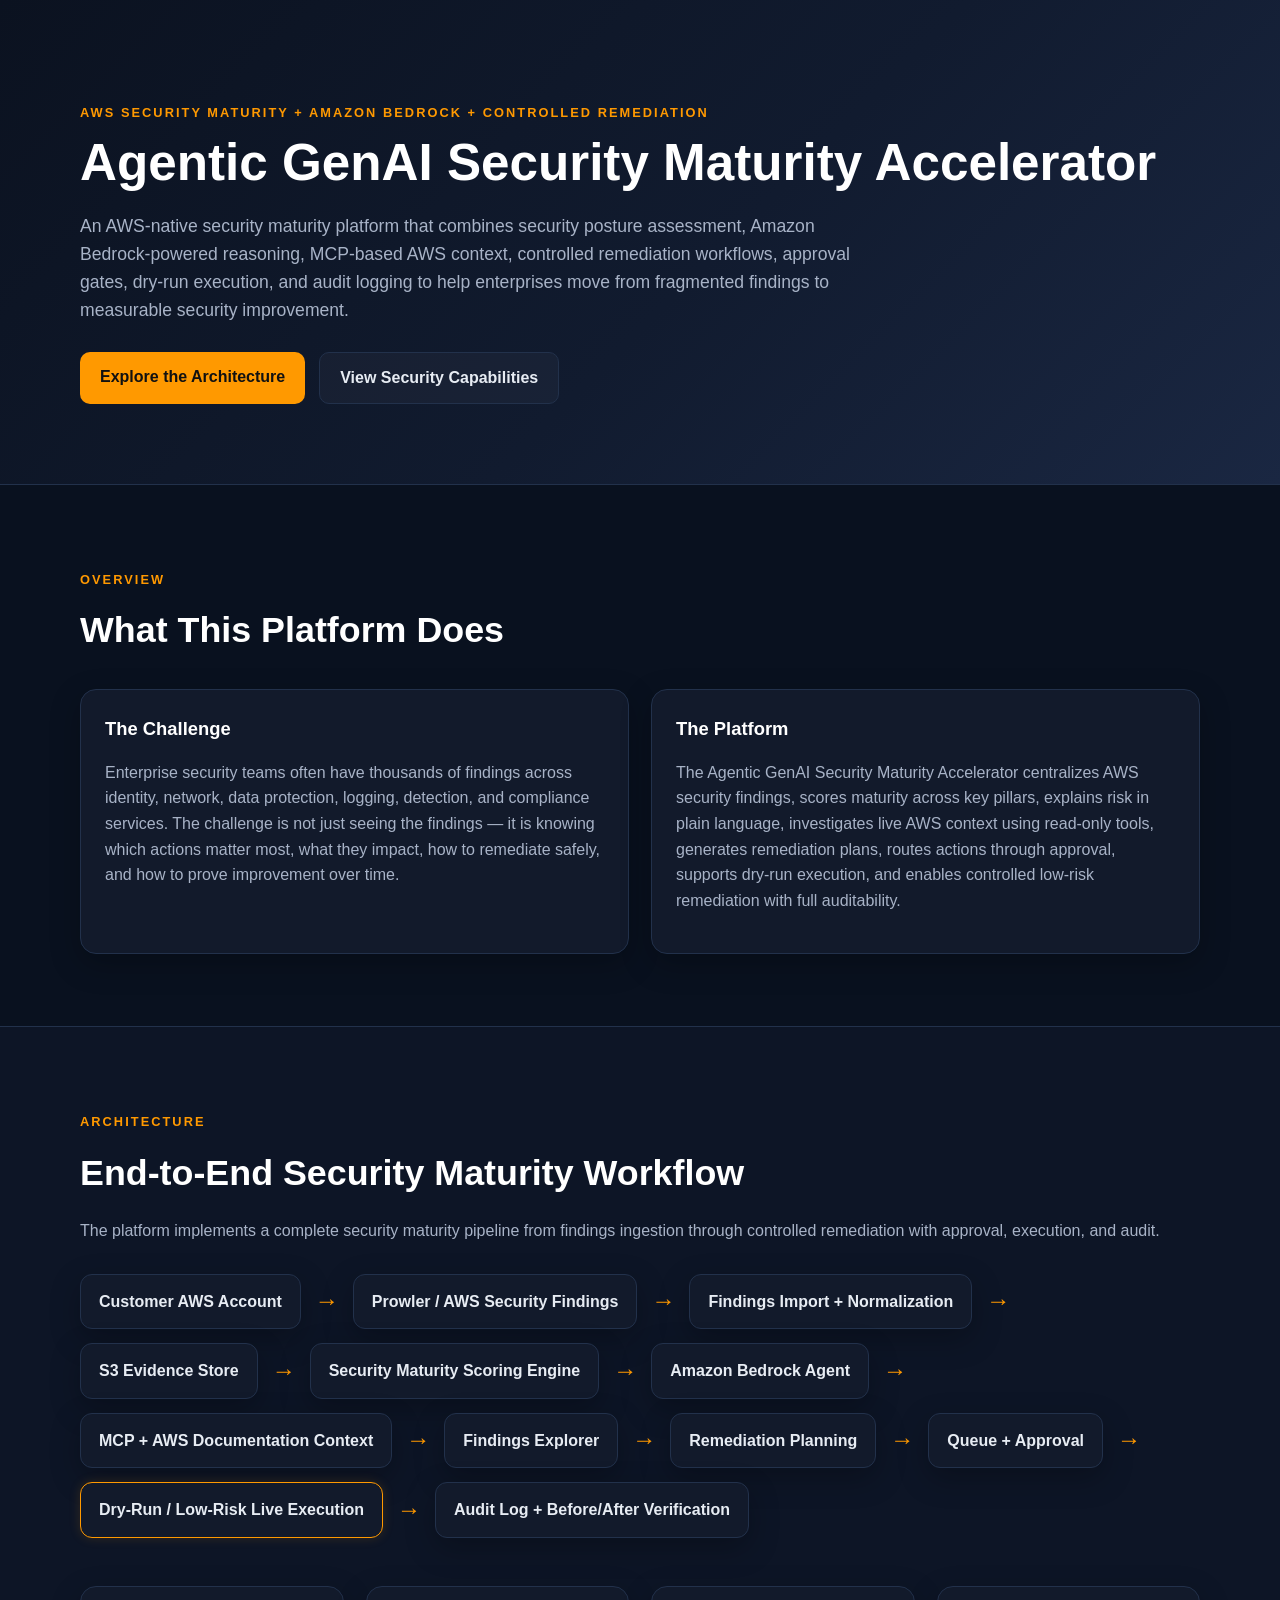
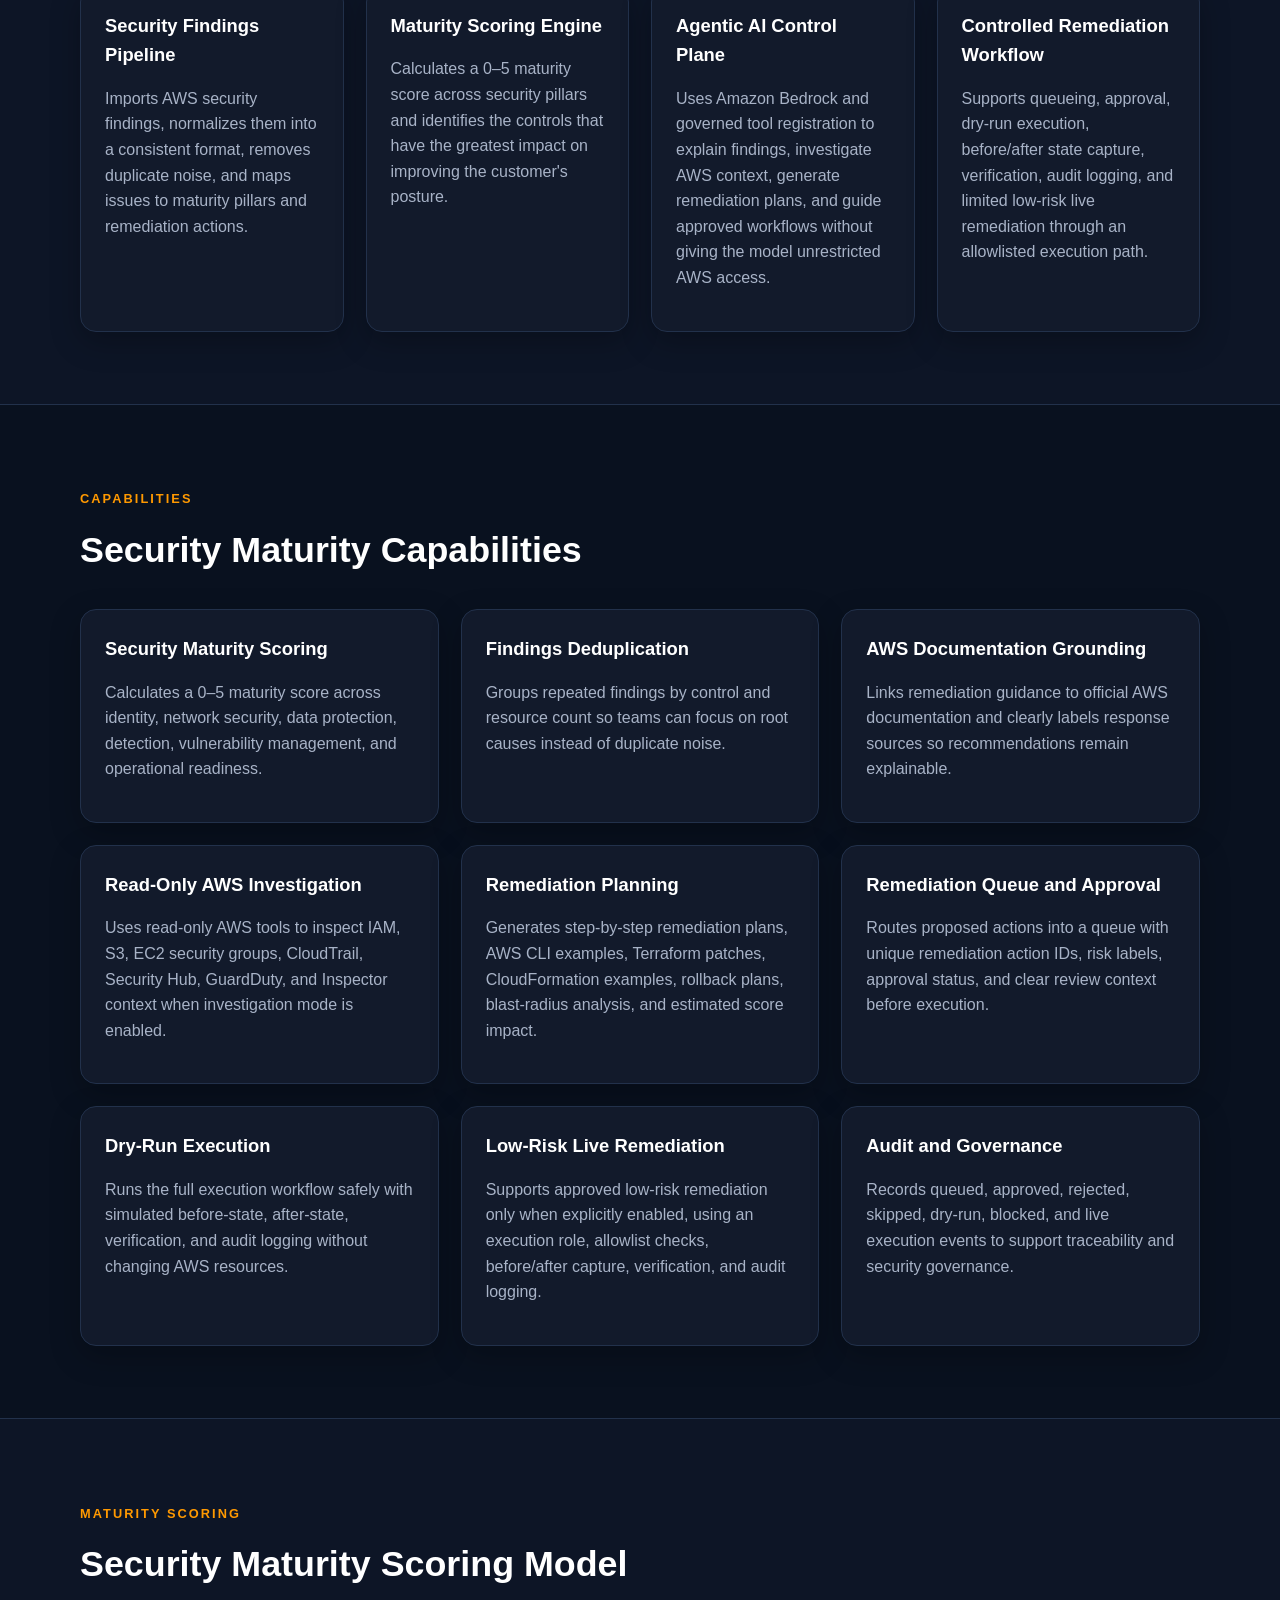
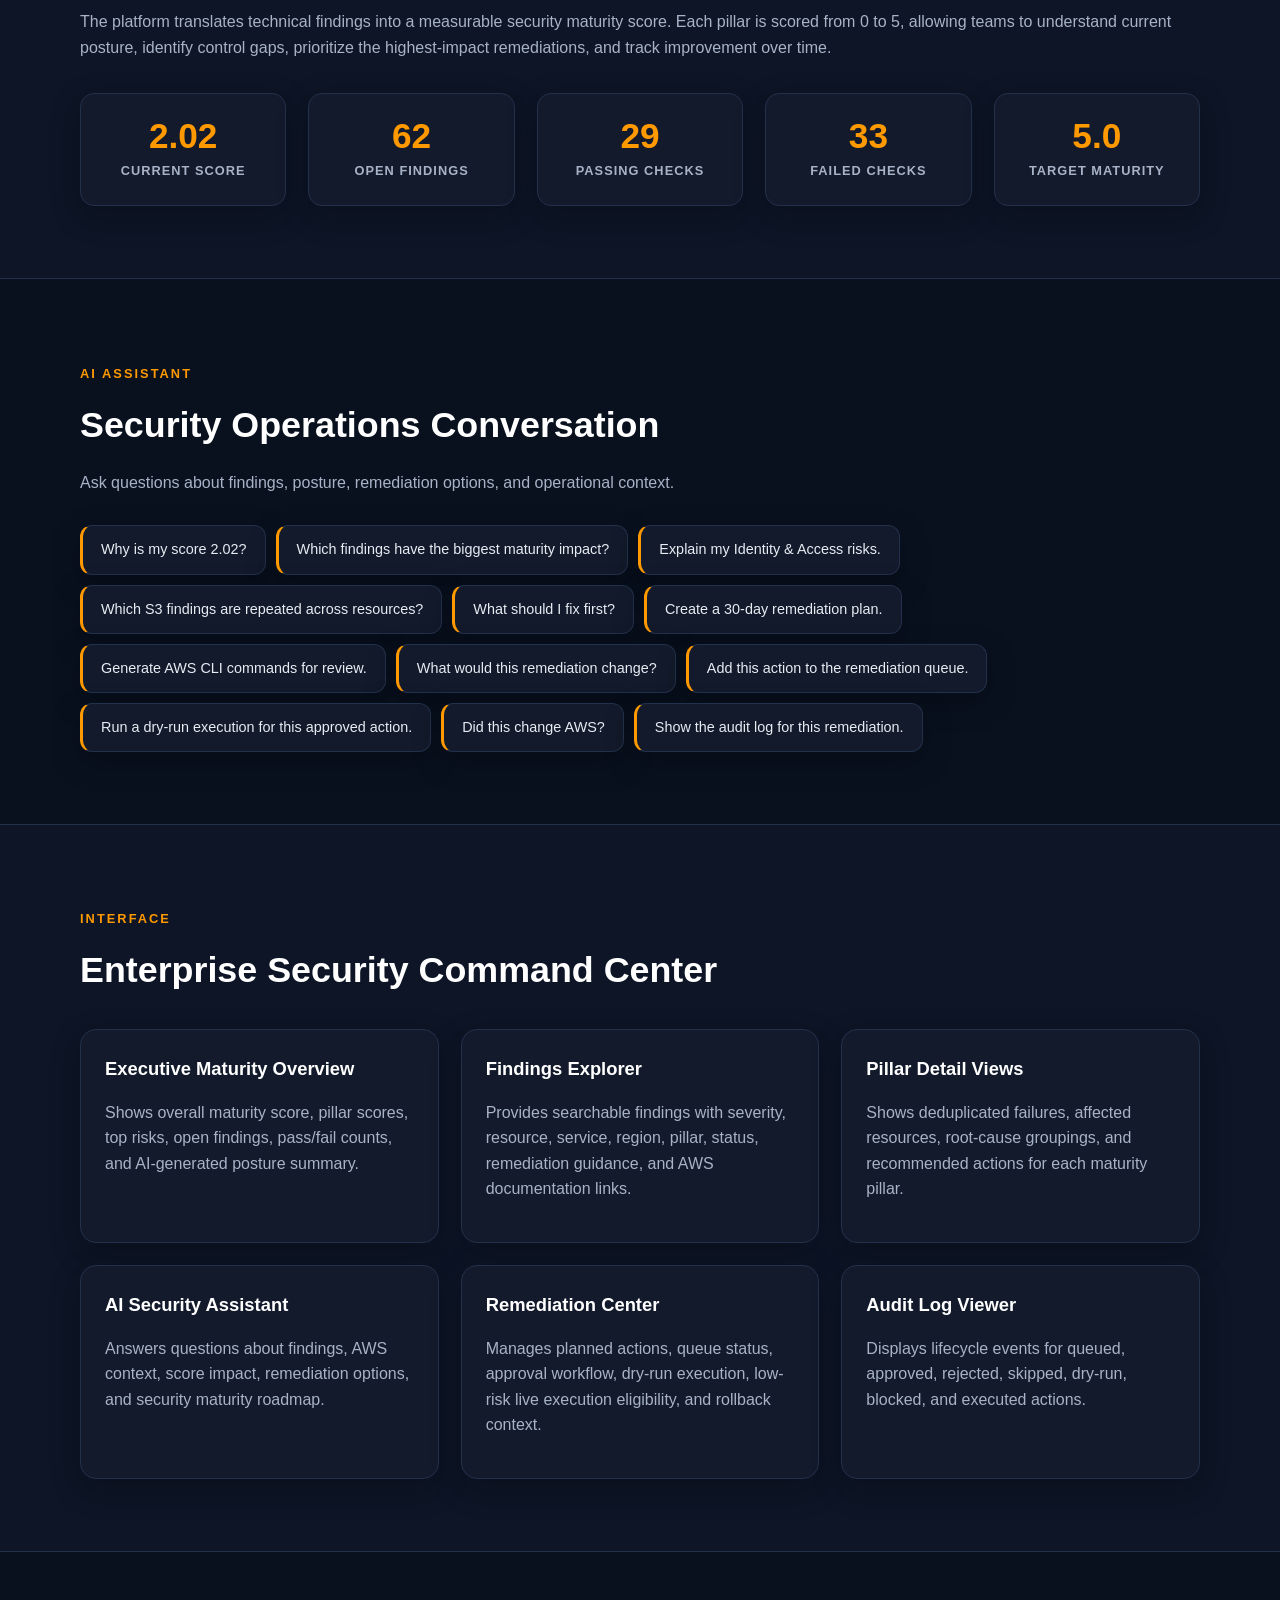
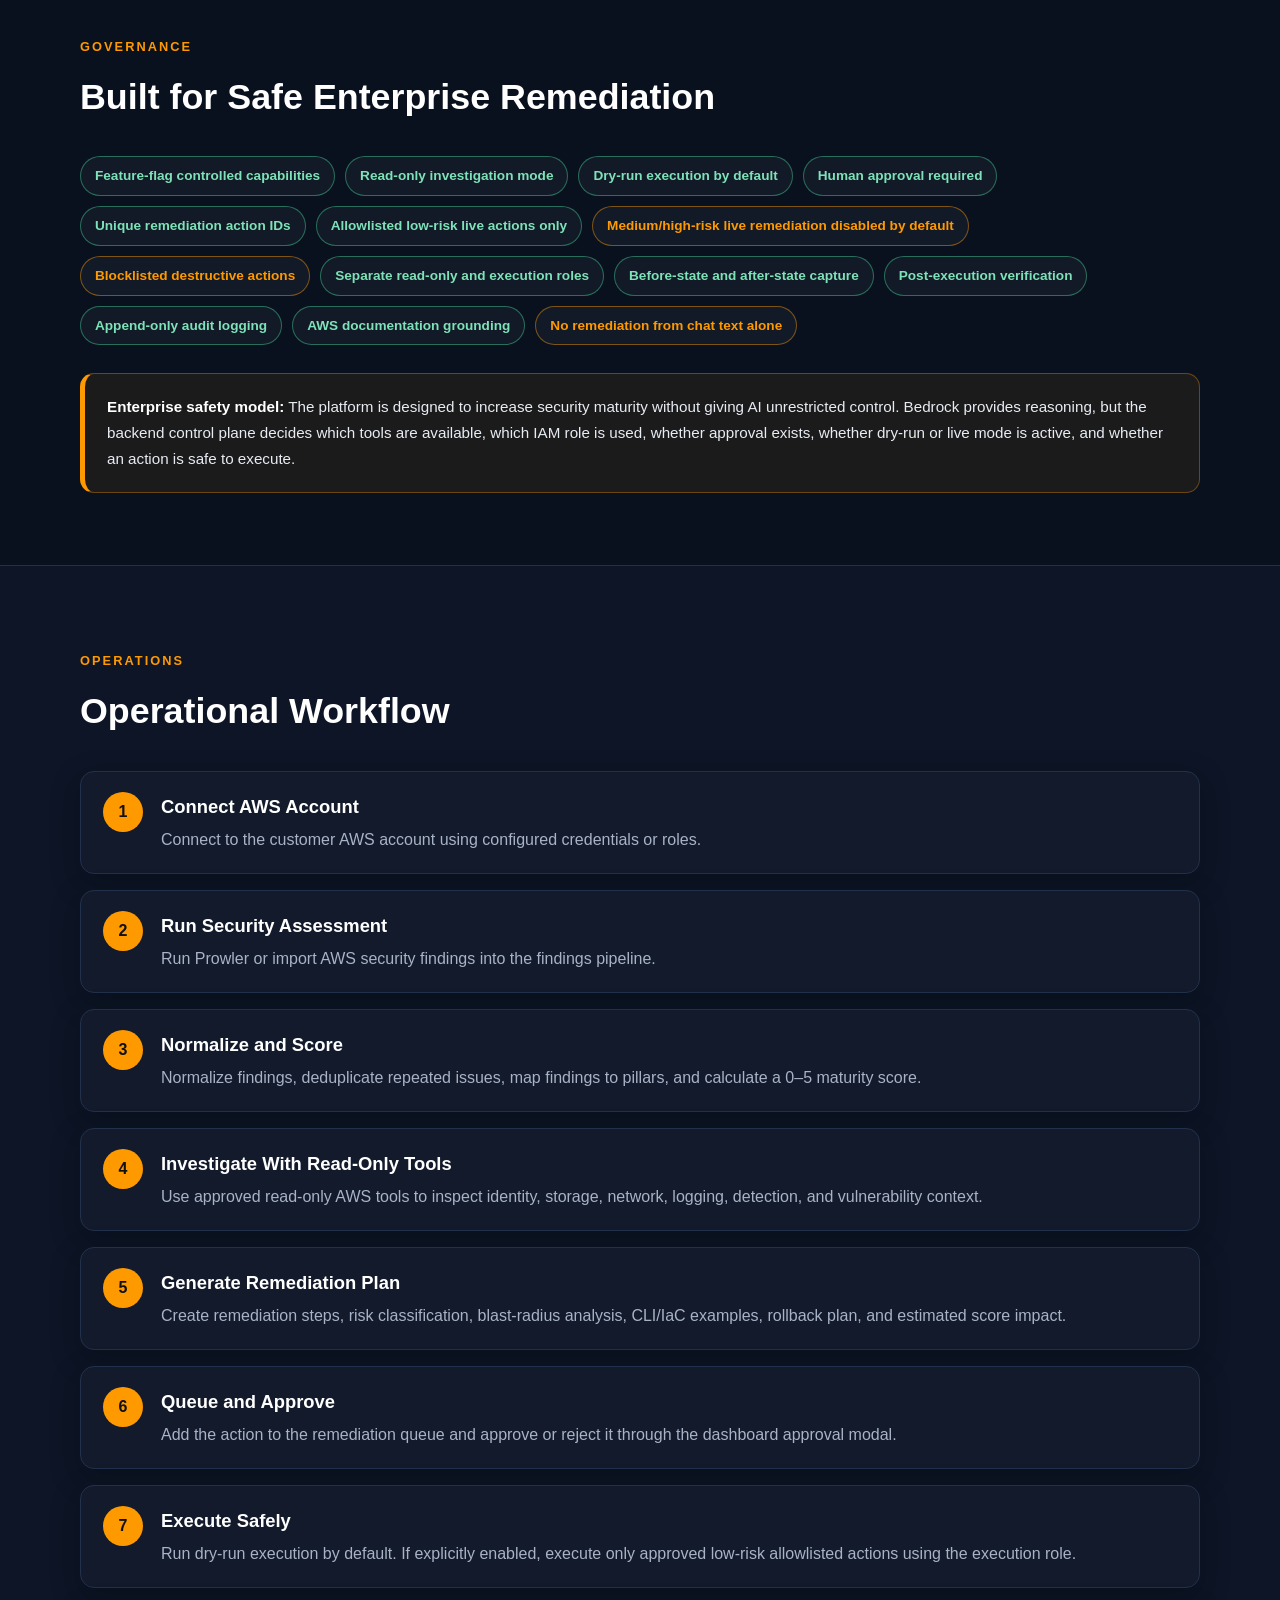
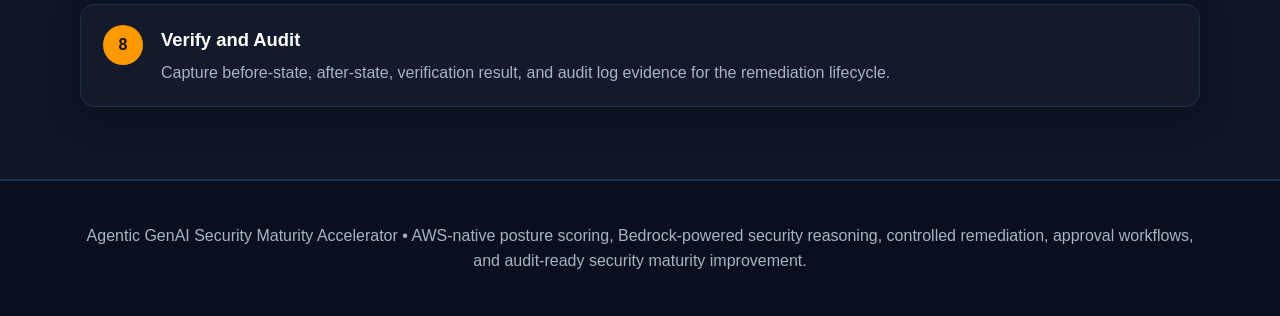
==== commit 8baeb6b0: "Update GitHub Pages landing to enterprise security maturity platform positioning" ====
--- a/docs/index.html
+++ b/docs/index.html
@@ -3,416 +3,369 @@
 <head>
   <meta charset="UTF-8" />
   <meta name="viewport" content="width=device-width, initial-scale=1.0" />
-  <title>Agentic GenAI Security Accelerator</title>
+  <title>Agentic GenAI Security Maturity Accelerator</title>
   <link rel="stylesheet" href="style.css" />
 </head>
 
 <body>
   <header class="hero">
     <div class="container">
-      <p class="eyebrow">AWS Security + Agentic GenAI + Security Posture Acceleration</p>
-
-      <h1>Agentic GenAI Security Accelerator</h1>
+      <p class="eyebrow">AWS Security Maturity + Amazon Bedrock + Controlled Remediation</p>
+
+      <h1>Agentic GenAI Security Maturity Accelerator</h1>
 
       <p class="hero-text">
-        An AWS-native security posture accelerator that helps customers understand,
-        score, and improve their cloud security maturity using AWS security services,
-        Amazon S3, Amazon Bedrock, MCP, and a customer-facing AI dashboard.
+        An AWS-native security maturity platform that combines security posture assessment,
+        Amazon Bedrock-powered reasoning, MCP-based AWS context, controlled remediation workflows,
+        approval gates, dry-run execution, and audit logging to help enterprises move from
+        fragmented findings to measurable security improvement.
       </p>
 
       <div class="hero-buttons">
-        <a href="#architecture" class="btn btn-primary">View Architecture</a>
-        <a href="#capabilities" class="btn btn-secondary">See Capabilities</a>
+        <a href="#architecture" class="btn btn-primary">Explore the Architecture</a>
+        <a href="#capabilities" class="btn btn-secondary">View Security Capabilities</a>
       </div>
     </div>
   </header>
 
   <main>
+    <!-- What This Platform Does -->
     <section class="section">
       <div class="container">
         <div class="section-heading">
           <p class="section-label">Overview</p>
-          <h2>What We’re Building</h2>
+          <h2>What This Platform Does</h2>
         </div>
 
         <div class="grid two-col">
           <div class="card">
-            <h3>The Problem</h3>
+            <h3>The Challenge</h3>
             <p>
-              Customers often have fragmented security findings, unclear visibility into
-              their current AWS security posture, and no simple way to understand which
-              actions will improve maturity the fastest.
+              Enterprise security teams often have thousands of findings across identity,
+              network, data protection, logging, detection, and compliance services. The challenge
+              is not just seeing the findings — it is knowing which actions matter most, what they
+              impact, how to remediate safely, and how to prove improvement over time.
             </p>
           </div>
 
           <div class="card">
-            <h3>The Solution</h3>
+            <h3>The Platform</h3>
             <p>
-              This accelerator uses AWS security findings and posture signals, centralizes
-              them in <strong>Amazon S3</strong>, normalizes and scores the results, and
-              then uses <strong>Amazon Bedrock</strong>, <strong>MCP</strong>, and a
-              customer-facing dashboard to turn security data into actionable,
-              AI-guided posture improvement.
+              The Agentic GenAI Security Maturity Accelerator centralizes AWS security findings,
+              scores maturity across key pillars, explains risk in plain language, investigates
+              live AWS context using read-only tools, generates remediation plans, routes actions
+              through approval, supports dry-run execution, and enables controlled low-risk
+              remediation with full auditability.
             </p>
           </div>
         </div>
       </div>
     </section>
 
+    <!-- Architecture -->
     <section id="architecture" class="section alt-bg">
       <div class="container">
         <div class="section-heading">
           <p class="section-label">Architecture</p>
-          <h2>End-to-End AWS Security Acceleration Flow</h2>
+          <h2>End-to-End Security Maturity Workflow</h2>
           <p>
-            The accelerator is designed as an AWS-native security posture workflow with
-            centralized findings, maturity scoring, AI enrichment, MCP validation, and
-            dashboard-based exploration.
+            The platform implements a complete security maturity pipeline from findings ingestion
+            through controlled remediation with approval, execution, and audit.
           </p>
         </div>
 
         <div class="architecture-flow">
           <div class="arch-box">Customer AWS Account</div>
           <div class="arrow">→</div>
-          <div class="arch-box">AWS Security Assessment Layer</div>
-          <div class="arrow">→</div>
-          <div class="arch-box">Amazon S3 Security Findings Lake</div>
-          <div class="arrow">→</div>
-          <div class="arch-box">Ingestion Lambda</div>
-          <div class="arrow">→</div>
-          <div class="arch-box">DynamoDB Findings Store</div>
-          <div class="arrow">→</div>
-          <div class="arch-box">0–5 Scoring Engine</div>
-          <div class="arrow">→</div>
-          <div class="arch-box">Amazon Bedrock Agents</div>
-          <div class="arrow">→</div>
-          <div class="arch-box">MCP Validation Layer</div>
-          <div class="arrow">→</div>
-          <div class="arch-box">Dashboard + AI Chat + Reports</div>
-        </div>
-
-        <div class="grid three-col mt-32">
-          <div class="card">
-            <h3>AWS Security Assessment Layer</h3>
-            <p>
-              Collects AWS security posture signals and findings across identity,
-              detection, data protection, logging, compliance, and governance areas.
-              Optional third-party assessment tools can also feed this layer when needed.
-            </p>
-          </div>
-
-          <div class="card">
-            <h3>S3 Findings Lake</h3>
-            <p>
-              Amazon S3 stores raw security findings, processed findings, AI analysis,
-              and generated reports. This creates a central evidence layer for the
-              accelerator.
-            </p>
-          </div>
-
-          <div class="card">
-            <h3>Agentic AI Layer</h3>
-            <p>
-              Amazon Bedrock agents explain business impact, prioritize remediation,
-              generate improvement roadmaps, and power a natural-language security
-              conversation.
-            </p>
-          </div>
-        </div>
-      </div>
-    </section>
-
+          <div class="arch-box">Prowler / AWS Security Findings</div>
+          <div class="arrow">→</div>
+          <div class="arch-box">Findings Import + Normalization</div>
+          <div class="arrow">→</div>
+          <div class="arch-box">S3 Evidence Store</div>
+          <div class="arrow">→</div>
+          <div class="arch-box">Security Maturity Scoring Engine</div>
+          <div class="arrow">→</div>
+          <div class="arch-box">Amazon Bedrock Agent</div>
+          <div class="arrow">→</div>
+          <div class="arch-box">MCP + AWS Documentation Context</div>
+          <div class="arrow">→</div>
+          <div class="arch-box">Findings Explorer</div>
+          <div class="arrow">→</div>
+          <div class="arch-box">Remediation Planning</div>
+          <div class="arrow">→</div>
+          <div class="arch-box">Queue + Approval</div>
+          <div class="arrow">→</div>
+          <div class="arch-box accent-border">Dry-Run / Low-Risk Live Execution</div>
+          <div class="arrow">→</div>
+          <div class="arch-box">Audit Log + Before/After Verification</div>
+        </div>
+
+        <div class="grid four-col" style="margin-top:48px">
+          <div class="card">
+            <h3>Security Findings Pipeline</h3>
+            <p>Imports AWS security findings, normalizes them into a consistent format, removes duplicate noise, and maps issues to maturity pillars and remediation actions.</p>
+          </div>
+          <div class="card">
+            <h3>Maturity Scoring Engine</h3>
+            <p>Calculates a 0–5 maturity score across security pillars and identifies the controls that have the greatest impact on improving the customer's posture.</p>
+          </div>
+          <div class="card">
+            <h3>Agentic AI Control Plane</h3>
+            <p>Uses Amazon Bedrock and governed tool registration to explain findings, investigate AWS context, generate remediation plans, and guide approved workflows without giving the model unrestricted AWS access.</p>
+          </div>
+          <div class="card">
+            <h3>Controlled Remediation Workflow</h3>
+            <p>Supports queueing, approval, dry-run execution, before/after state capture, verification, audit logging, and limited low-risk live remediation through an allowlisted execution path.</p>
+          </div>
+        </div>
+      </div>
+    </section>
+
+    <!-- Capabilities -->
     <section id="capabilities" class="section">
       <div class="container">
         <div class="section-heading">
           <p class="section-label">Capabilities</p>
-          <h2>Core Capabilities</h2>
+          <h2>Security Maturity Capabilities</h2>
         </div>
 
         <div class="grid three-col">
-          <div class="feature-card">
-            <h3>Security Posture Scoring</h3>
-            <p>
-              Calculates a 0–5 maturity score across security pillars so customers can
-              understand where they are today and what is missing.
-            </p>
-          </div>
-
-          <div class="feature-card">
-            <h3>AWS Findings Explorer</h3>
-            <p>
-              Displays normalized findings by severity, service, resource, compliance
-              mapping, ownership, remediation status, and score impact.
-            </p>
-          </div>
-
-          <div class="feature-card">
-            <h3>AI Security Chat</h3>
-            <p>
-              Lets customers ask natural-language questions such as “Why is my score
-              2.7?” or “What will bring me to a 5?”
-            </p>
-          </div>
-
-          <div class="feature-card">
-            <h3>Remediation Guidance</h3>
-            <p>
-              Generates technical next steps, executive explanations, remediation
-              plans, and dry-run implementation guidance.
-            </p>
-          </div>
-
-          <div class="feature-card">
-            <h3>MCP Validation</h3>
-            <p>
-              Uses MCP to validate recommendations against AWS documentation and
-              approved AWS context in a governed, explainable way.
-            </p>
-          </div>
-
-          <div class="feature-card">
-            <h3>Customer Dashboard</h3>
-            <p>
-              Provides an executive overview, findings explorer, score improvement
-              view, remediation center, AI chat, and reporting experience.
-            </p>
-          </div>
-        </div>
-      </div>
-    </section>
-
+          <div class="card">
+            <h3>Security Maturity Scoring</h3>
+            <p>Calculates a 0–5 maturity score across identity, network security, data protection, detection, vulnerability management, and operational readiness.</p>
+          </div>
+          <div class="card">
+            <h3>Findings Deduplication</h3>
+            <p>Groups repeated findings by control and resource count so teams can focus on root causes instead of duplicate noise.</p>
+          </div>
+          <div class="card">
+            <h3>AWS Documentation Grounding</h3>
+            <p>Links remediation guidance to official AWS documentation and clearly labels response sources so recommendations remain explainable.</p>
+          </div>
+          <div class="card">
+            <h3>Read-Only AWS Investigation</h3>
+            <p>Uses read-only AWS tools to inspect IAM, S3, EC2 security groups, CloudTrail, Security Hub, GuardDuty, and Inspector context when investigation mode is enabled.</p>
+          </div>
+          <div class="card">
+            <h3>Remediation Planning</h3>
+            <p>Generates step-by-step remediation plans, AWS CLI examples, Terraform patches, CloudFormation examples, rollback plans, blast-radius analysis, and estimated score impact.</p>
+          </div>
+          <div class="card">
+            <h3>Remediation Queue and Approval</h3>
+            <p>Routes proposed actions into a queue with unique remediation action IDs, risk labels, approval status, and clear review context before execution.</p>
+          </div>
+          <div class="card">
+            <h3>Dry-Run Execution</h3>
+            <p>Runs the full execution workflow safely with simulated before-state, after-state, verification, and audit logging without changing AWS resources.</p>
+          </div>
+          <div class="card">
+            <h3>Low-Risk Live Remediation</h3>
+            <p>Supports approved low-risk remediation only when explicitly enabled, using an execution role, allowlist checks, before/after capture, verification, and audit logging.</p>
+          </div>
+          <div class="card">
+            <h3>Audit and Governance</h3>
+            <p>Records queued, approved, rejected, skipped, dry-run, blocked, and live execution events to support traceability and security governance.</p>
+          </div>
+        </div>
+      </div>
+    </section>
+
+    <!-- Scoring -->
     <section class="section alt-bg">
       <div class="container">
         <div class="section-heading">
-          <p class="section-label">Scoring Model</p>
-          <h2>0–5 Security Maturity Score</h2>
-        </div>
-
-        <div class="grid two-col">
-          <div class="card">
-            <h3>How the Score Works</h3>
-            <ul class="clean-list">
-              <li>Each security pillar is scored from 0 to 5.</li>
-              <li>Controls are marked as Implemented, Partial, Missing, Unknown, or Not Applicable.</li>
-              <li>Not Applicable controls do not reduce the score.</li>
-              <li>Applicable missing controls reduce the score.</li>
-              <li>The dashboard shows which actions will improve the score the fastest.</li>
-            </ul>
-          </div>
-
-          <div class="card">
-            <h3>Security Pillars</h3>
-            <ul class="clean-list">
-              <li>Identity &amp; Governance</li>
-              <li>Visibility, Detection &amp; Response</li>
-              <li>Data Protection</li>
-              <li>Compliance &amp; Audit Readiness</li>
-              <li>Generative Security Intelligence</li>
-            </ul>
-          </div>
-        </div>
-
-        <div class="score-example">
-          <div class="score-card">
-            <span class="score-number">2.7</span>
-            <span class="score-label">Current Score</span>
-          </div>
-
-          <div class="score-card">
-            <span class="score-number">4.1</span>
-            <span class="score-label">Projected Score After Recommended Fixes</span>
-          </div>
-
-          <div class="score-card">
-            <span class="score-number">5.0</span>
-            <span class="score-label">Target Maturity</span>
-          </div>
-        </div>
-      </div>
-    </section>
-
+          <p class="section-label">Maturity Scoring</p>
+          <h2>Security Maturity Scoring Model</h2>
+          <p>
+            The platform translates technical findings into a measurable security maturity score.
+            Each pillar is scored from 0 to 5, allowing teams to understand current posture,
+            identify control gaps, prioritize the highest-impact remediations, and track
+            improvement over time.
+          </p>
+        </div>
+
+        <div class="grid five-col" style="margin-top:32px">
+          <div class="score-card">
+            <div class="score-val">2.02</div>
+            <div class="score-label">Current Score</div>
+          </div>
+          <div class="score-card">
+            <div class="score-val">62</div>
+            <div class="score-label">Open Findings</div>
+          </div>
+          <div class="score-card">
+            <div class="score-val">29</div>
+            <div class="score-label">Passing Checks</div>
+          </div>
+          <div class="score-card">
+            <div class="score-val">33</div>
+            <div class="score-label">Failed Checks</div>
+          </div>
+          <div class="score-card">
+            <div class="score-val">5.0</div>
+            <div class="score-label">Target Maturity</div>
+          </div>
+        </div>
+      </div>
+    </section>
+
+    <!-- AI Conversation -->
     <section class="section">
       <div class="container">
         <div class="section-heading">
-          <p class="section-label">Interactive Experience</p>
-          <h2>Security Conversation With the Customer</h2>
-          <p>
-            The accelerator turns security posture data into a natural-language
-            conversation. Customers can ask what the findings mean, what they should
-            fix first, and what will improve their score.
-          </p>
-        </div>
-
-        <div class="question-grid">
-          <div class="question">Why is my score 2.7?</div>
-          <div class="question">What are my highest-risk findings?</div>
-          <div class="question">What will bring me to a 5?</div>
-          <div class="question">Do I need AWS WAF?</div>
-          <div class="question">Which S3 buckets are exposed?</div>
-          <div class="question">What should I fix first?</div>
-          <div class="question">What findings have the biggest score impact?</div>
-          <div class="question">Create a 30/60/90 day security roadmap.</div>
-        </div>
-      </div>
-    </section>
-
+          <p class="section-label">AI Assistant</p>
+          <h2>Security Operations Conversation</h2>
+          <p>Ask questions about findings, posture, remediation options, and operational context.</p>
+        </div>
+
+        <div class="chat-examples">
+          <div class="chat-bubble">Why is my score 2.02?</div>
+          <div class="chat-bubble">Which findings have the biggest maturity impact?</div>
+          <div class="chat-bubble">Explain my Identity &amp; Access risks.</div>
+          <div class="chat-bubble">Which S3 findings are repeated across resources?</div>
+          <div class="chat-bubble">What should I fix first?</div>
+          <div class="chat-bubble">Create a 30-day remediation plan.</div>
+          <div class="chat-bubble">Generate AWS CLI commands for review.</div>
+          <div class="chat-bubble">What would this remediation change?</div>
+          <div class="chat-bubble">Add this action to the remediation queue.</div>
+          <div class="chat-bubble">Run a dry-run execution for this approved action.</div>
+          <div class="chat-bubble">Did this change AWS?</div>
+          <div class="chat-bubble">Show the audit log for this remediation.</div>
+        </div>
+      </div>
+    </section>
+
+    <!-- Dashboard -->
     <section class="section alt-bg">
       <div class="container">
         <div class="section-heading">
-          <p class="section-label">Dashboard</p>
-          <h2>Customer-Facing Security Command Center</h2>
+          <p class="section-label">Interface</p>
+          <h2>Enterprise Security Command Center</h2>
         </div>
 
         <div class="grid three-col">
           <div class="card">
-            <h3>Executive Overview</h3>
-            <p>
-              Shows the overall maturity score, pillar-level scores, open findings,
-              top risks, and AI-generated executive summary.
-            </p>
-          </div>
-
+            <h3>Executive Maturity Overview</h3>
+            <p>Shows overall maturity score, pillar scores, top risks, open findings, pass/fail counts, and AI-generated posture summary.</p>
+          </div>
           <div class="card">
             <h3>Findings Explorer</h3>
-            <p>
-              Lets customers filter findings by service, severity, region, status,
-              compliance category, and score impact.
-            </p>
-          </div>
-
-          <div class="card">
-            <h3>Score Improvement View</h3>
-            <p>
-              Shows the current score, projected score, and the highest-impact actions
-              needed to reach a stronger security posture.
-            </p>
-          </div>
-
-          <div class="card">
-            <h3>AI Security Chat</h3>
-            <p>
-              Enables users to ask questions about their findings, maturity score,
-              remediation options, and security roadmap.
-            </p>
-          </div>
-
+            <p>Provides searchable findings with severity, resource, service, region, pillar, status, remediation guidance, and AWS documentation links.</p>
+          </div>
+          <div class="card">
+            <h3>Pillar Detail Views</h3>
+            <p>Shows deduplicated failures, affected resources, root-cause groupings, and recommended actions for each maturity pillar.</p>
+          </div>
+          <div class="card">
+            <h3>AI Security Assistant</h3>
+            <p>Answers questions about findings, AWS context, score impact, remediation options, and security maturity roadmap.</p>
+          </div>
           <div class="card">
             <h3>Remediation Center</h3>
-            <p>
-              Provides AI-generated remediation plans, dry-run commands, approval
-              status, and score improvement estimates.
-            </p>
-          </div>
-
-          <div class="card">
-            <h3>Reports</h3>
-            <p>
-              Generates executive summaries, technical findings reports, and
-              30/60/90-day improvement roadmaps.
-            </p>
-          </div>
-        </div>
-      </div>
-    </section>
-
+            <p>Manages planned actions, queue status, approval workflow, dry-run execution, low-risk live execution eligibility, and rollback context.</p>
+          </div>
+          <div class="card">
+            <h3>Audit Log Viewer</h3>
+            <p>Displays lifecycle events for queued, approved, rejected, skipped, dry-run, blocked, and executed actions.</p>
+          </div>
+        </div>
+      </div>
+    </section>
+
+    <!-- Governance -->
     <section class="section">
       <div class="container">
         <div class="section-heading">
           <p class="section-label">Governance</p>
-          <h2>Built for Safe, Explainable Security Operations</h2>
-        </div>
-
-        <div class="grid two-col">
-          <div class="card">
-            <h3>Safety Controls</h3>
-            <ul class="clean-list">
-              <li>Read-only by default</li>
-              <li>Dry-run remediation only</li>
-              <li>Human approval required before action</li>
-              <li>CloudWatch audit logging</li>
-              <li>S3 and DynamoDB encryption</li>
-              <li>Least-privilege IAM</li>
-            </ul>
-          </div>
-
-          <div class="card">
-            <h3>Customer Value</h3>
-            <p>
-              The goal is not just to show security findings. The goal is to help
-              customers understand their current AWS posture, quantify maturity,
-              identify the highest-impact improvements, and accelerate security
-              adoption using agentic AI.
-            </p>
-          </div>
-        </div>
-      </div>
-    </section>
-
+          <h2>Built for Safe Enterprise Remediation</h2>
+        </div>
+
+        <div class="badge-row">
+          <span class="badge badge-safe">Feature-flag controlled capabilities</span>
+          <span class="badge badge-safe">Read-only investigation mode</span>
+          <span class="badge badge-safe">Dry-run execution by default</span>
+          <span class="badge badge-safe">Human approval required</span>
+          <span class="badge badge-safe">Unique remediation action IDs</span>
+          <span class="badge badge-safe">Allowlisted low-risk live actions only</span>
+          <span class="badge badge-warn">Medium/high-risk live remediation disabled by default</span>
+          <span class="badge badge-warn">Blocklisted destructive actions</span>
+          <span class="badge badge-safe">Separate read-only and execution roles</span>
+          <span class="badge badge-safe">Before-state and after-state capture</span>
+          <span class="badge badge-safe">Post-execution verification</span>
+          <span class="badge badge-safe">Append-only audit logging</span>
+          <span class="badge badge-safe">AWS documentation grounding</span>
+          <span class="badge badge-warn">No remediation from chat text alone</span>
+        </div>
+
+        <div class="safety-callout">
+          <p><strong>Enterprise safety model:</strong> The platform is designed to increase security maturity without giving AI unrestricted control. Bedrock provides reasoning, but the backend control plane decides which tools are available, which IAM role is used, whether approval exists, whether dry-run or live mode is active, and whether an action is safe to execute.</p>
+        </div>
+      </div>
+    </section>
+
+    <!-- Workflow -->
     <section class="section alt-bg">
       <div class="container">
         <div class="section-heading">
-          <p class="section-label">Roadmap</p>
-          <h2>Implementation Phases</h2>
-        </div>
-
-        <div class="timeline">
-          <div class="timeline-item">
-            <span class="timeline-phase">Phase 1</span>
-            <div>
-              <h3>Findings Lake Foundation</h3>
-              <p>
-                Centralize raw and processed AWS security posture findings in Amazon S3.
-              </p>
-            </div>
-          </div>
-
-          <div class="timeline-item">
-            <span class="timeline-phase">Phase 2</span>
-            <div>
-              <h3>Scoring Engine</h3>
-              <p>
-                Calculate 0–5 maturity scores and identify the fastest improvement path.
-              </p>
-            </div>
-          </div>
-
-          <div class="timeline-item">
-            <span class="timeline-phase">Phase 3</span>
-            <div>
-              <h3>Dashboard</h3>
-              <p>
-                Build executive overview, findings explorer, score view, and remediation center.
-              </p>
-            </div>
-          </div>
-
-          <div class="timeline-item">
-            <span class="timeline-phase">Phase 4</span>
-            <div>
-              <h3>AI Chat + Amazon Bedrock</h3>
-              <p>
-                Enable natural-language security investigation and AI-driven explanations.
-              </p>
-            </div>
-          </div>
-
-          <div class="timeline-item">
-            <span class="timeline-phase">Phase 5</span>
-            <div>
-              <h3>MCP Validation</h3>
-              <p>
-                Add governed AWS documentation and context validation for recommendations.
-              </p>
-            </div>
-          </div>
-
-          <div class="timeline-item">
-            <span class="timeline-phase">Phase 6</span>
-            <div>
-              <h3>Reports and Demo Automation</h3>
-              <p>
-                Generate customer-ready reports, security roadmaps, and repeatable demo workflows.
-              </p>
+          <p class="section-label">Operations</p>
+          <h2>Operational Workflow</h2>
+        </div>
+
+        <div class="workflow-steps">
+          <div class="workflow-step">
+            <div class="step-num">1</div>
+            <div class="step-content">
+              <h3>Connect AWS Account</h3>
+              <p>Connect to the customer AWS account using configured credentials or roles.</p>
+            </div>
+          </div>
+          <div class="workflow-step">
+            <div class="step-num">2</div>
+            <div class="step-content">
+              <h3>Run Security Assessment</h3>
+              <p>Run Prowler or import AWS security findings into the findings pipeline.</p>
+            </div>
+          </div>
+          <div class="workflow-step">
+            <div class="step-num">3</div>
+            <div class="step-content">
+              <h3>Normalize and Score</h3>
+              <p>Normalize findings, deduplicate repeated issues, map findings to pillars, and calculate a 0–5 maturity score.</p>
+            </div>
+          </div>
+          <div class="workflow-step">
+            <div class="step-num">4</div>
+            <div class="step-content">
+              <h3>Investigate With Read-Only Tools</h3>
+              <p>Use approved read-only AWS tools to inspect identity, storage, network, logging, detection, and vulnerability context.</p>
+            </div>
+          </div>
+          <div class="workflow-step">
+            <div class="step-num">5</div>
+            <div class="step-content">
+              <h3>Generate Remediation Plan</h3>
+              <p>Create remediation steps, risk classification, blast-radius analysis, CLI/IaC examples, rollback plan, and estimated score impact.</p>
+            </div>
+          </div>
+          <div class="workflow-step">
+            <div class="step-num">6</div>
+            <div class="step-content">
+              <h3>Queue and Approve</h3>
+              <p>Add the action to the remediation queue and approve or reject it through the dashboard approval modal.</p>
+            </div>
+          </div>
+          <div class="workflow-step">
+            <div class="step-num">7</div>
+            <div class="step-content">
+              <h3>Execute Safely</h3>
+              <p>Run dry-run execution by default. If explicitly enabled, execute only approved low-risk allowlisted actions using the execution role.</p>
+            </div>
+          </div>
+          <div class="workflow-step">
+            <div class="step-num">8</div>
+            <div class="step-content">
+              <h3>Verify and Audit</h3>
+              <p>Capture before-state, after-state, verification result, and audit log evidence for the remediation lifecycle.</p>
             </div>
           </div>
         </div>
@@ -423,8 +376,9 @@
   <footer class="footer">
     <div class="container">
       <p>
-        Agentic GenAI Security Accelerator • AWS-native security posture scoring,
-        agentic AI guidance, MCP validation, and customer-facing dashboarding.
+        Agentic GenAI Security Maturity Accelerator &bull; AWS-native posture scoring,
+        Bedrock-powered security reasoning, controlled remediation, approval workflows,
+        and audit-ready security maturity improvement.
       </p>
     </div>
   </footer>
--- a/docs/style.css
+++ b/docs/style.css
@@ -265,3 +265,162 @@
     flex-direction: column;
   }
 }
+
+/* ─── Additional styles for enterprise landing page ─────────────── */
+
+.four-col {
+  grid-template-columns: repeat(4, minmax(0, 1fr));
+}
+
+.five-col {
+  grid-template-columns: repeat(5, minmax(0, 1fr));
+}
+
+.accent-border {
+  border-color: var(--accent);
+  box-shadow: 0 0 12px rgba(255, 153, 0, 0.15);
+}
+
+/* Score cards */
+.score-card {
+  background: var(--panel);
+  border: 1px solid var(--border);
+  border-radius: 14px;
+  padding: 24px 16px;
+  text-align: center;
+  box-shadow: var(--shadow);
+}
+
+.score-val {
+  font-size: 2.2rem;
+  font-weight: 800;
+  color: var(--accent);
+  line-height: 1;
+  margin-bottom: 8px;
+}
+
+.score-label {
+  font-size: 0.8rem;
+  color: var(--muted);
+  text-transform: uppercase;
+  letter-spacing: 0.08em;
+  font-weight: 600;
+}
+
+/* Chat bubbles */
+.chat-examples {
+  display: flex;
+  flex-wrap: wrap;
+  gap: 10px;
+  margin-top: 24px;
+}
+
+.chat-bubble {
+  background: var(--panel);
+  border: 1px solid var(--border);
+  border-left: 3px solid var(--accent);
+  padding: 12px 18px;
+  border-radius: 12px;
+  font-size: 0.9rem;
+  color: var(--text);
+  box-shadow: var(--shadow);
+}
+
+/* Badge row */
+.badge-row {
+  display: flex;
+  flex-wrap: wrap;
+  gap: 10px;
+  margin-top: 22px;
+}
+
+.badge {
+  border: 1px solid var(--border);
+  background: rgba(255, 255, 255, 0.04);
+  color: var(--text);
+  padding: 8px 14px;
+  border-radius: 999px;
+  font-size: 0.85rem;
+  font-weight: 700;
+}
+
+.badge-safe {
+  border-color: rgba(70, 211, 154, 0.45);
+  color: #7ee2b8;
+}
+
+.badge-warn {
+  border-color: rgba(255, 153, 0, 0.45);
+  color: var(--accent);
+}
+
+/* Safety callout */
+.safety-callout {
+  margin-top: 28px;
+  background: rgba(255, 153, 0, 0.08);
+  border: 1px solid rgba(255, 153, 0, 0.35);
+  border-left: 5px solid var(--accent);
+  border-radius: 14px;
+  padding: 20px 22px;
+}
+
+.safety-callout p {
+  margin: 0;
+  color: var(--text);
+  font-size: 0.95rem;
+  line-height: 1.7;
+}
+
+/* Workflow steps */
+.workflow-steps {
+  display: grid;
+  gap: 16px;
+  margin-top: 24px;
+}
+
+.workflow-step {
+  display: flex;
+  gap: 18px;
+  align-items: flex-start;
+  background: var(--panel);
+  border: 1px solid var(--border);
+  border-radius: 14px;
+  padding: 20px 22px;
+  box-shadow: var(--shadow);
+}
+
+.step-num {
+  min-width: 40px;
+  height: 40px;
+  display: flex;
+  align-items: center;
+  justify-content: center;
+  background: var(--accent);
+  color: #111;
+  border-radius: 50%;
+  font-weight: 800;
+  font-size: 1rem;
+  flex-shrink: 0;
+}
+
+.step-content h3 {
+  margin-bottom: 6px;
+}
+
+.step-content p {
+  margin: 0;
+}
+
+@media (max-width: 900px) {
+  .four-col,
+  .five-col {
+    grid-template-columns: repeat(2, minmax(0, 1fr));
+  }
+}
+
+@media (max-width: 600px) {
+  .four-col,
+  .five-col {
+    grid-template-columns: 1fr;
+  }
+}
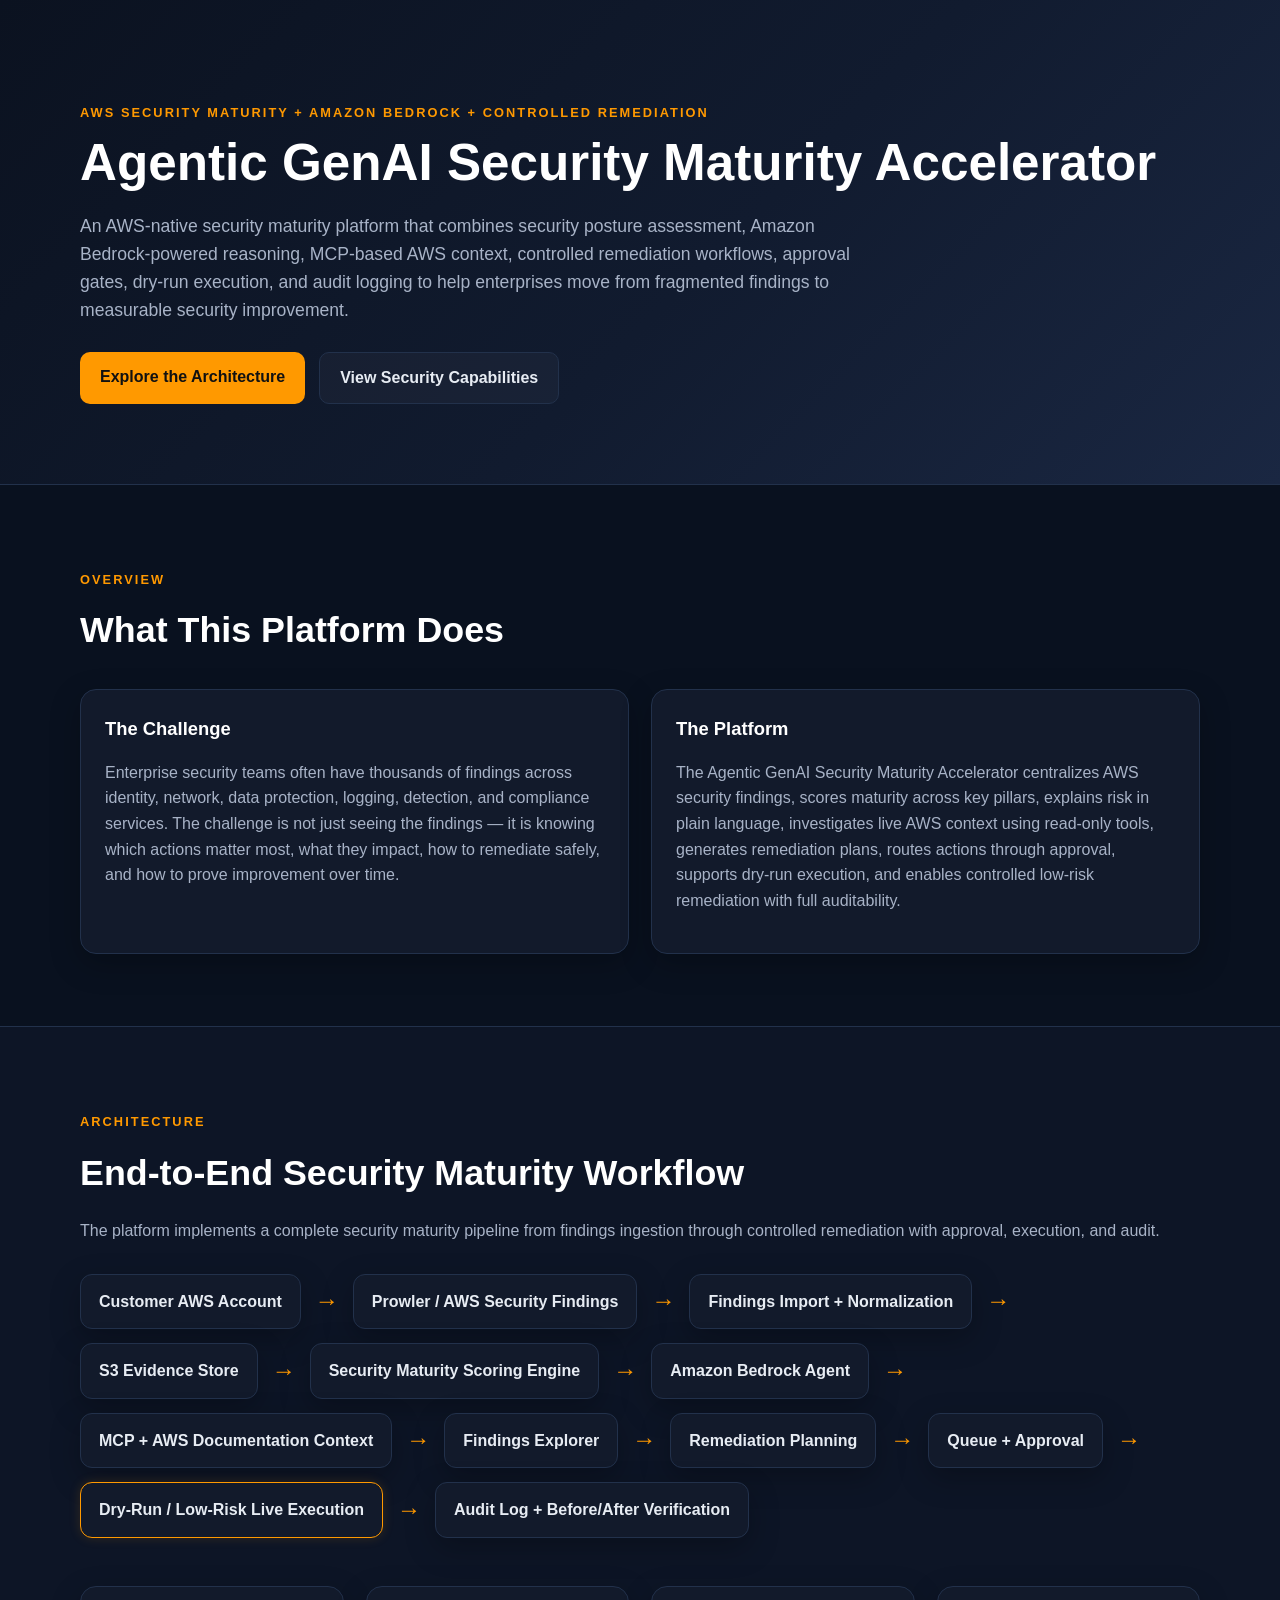
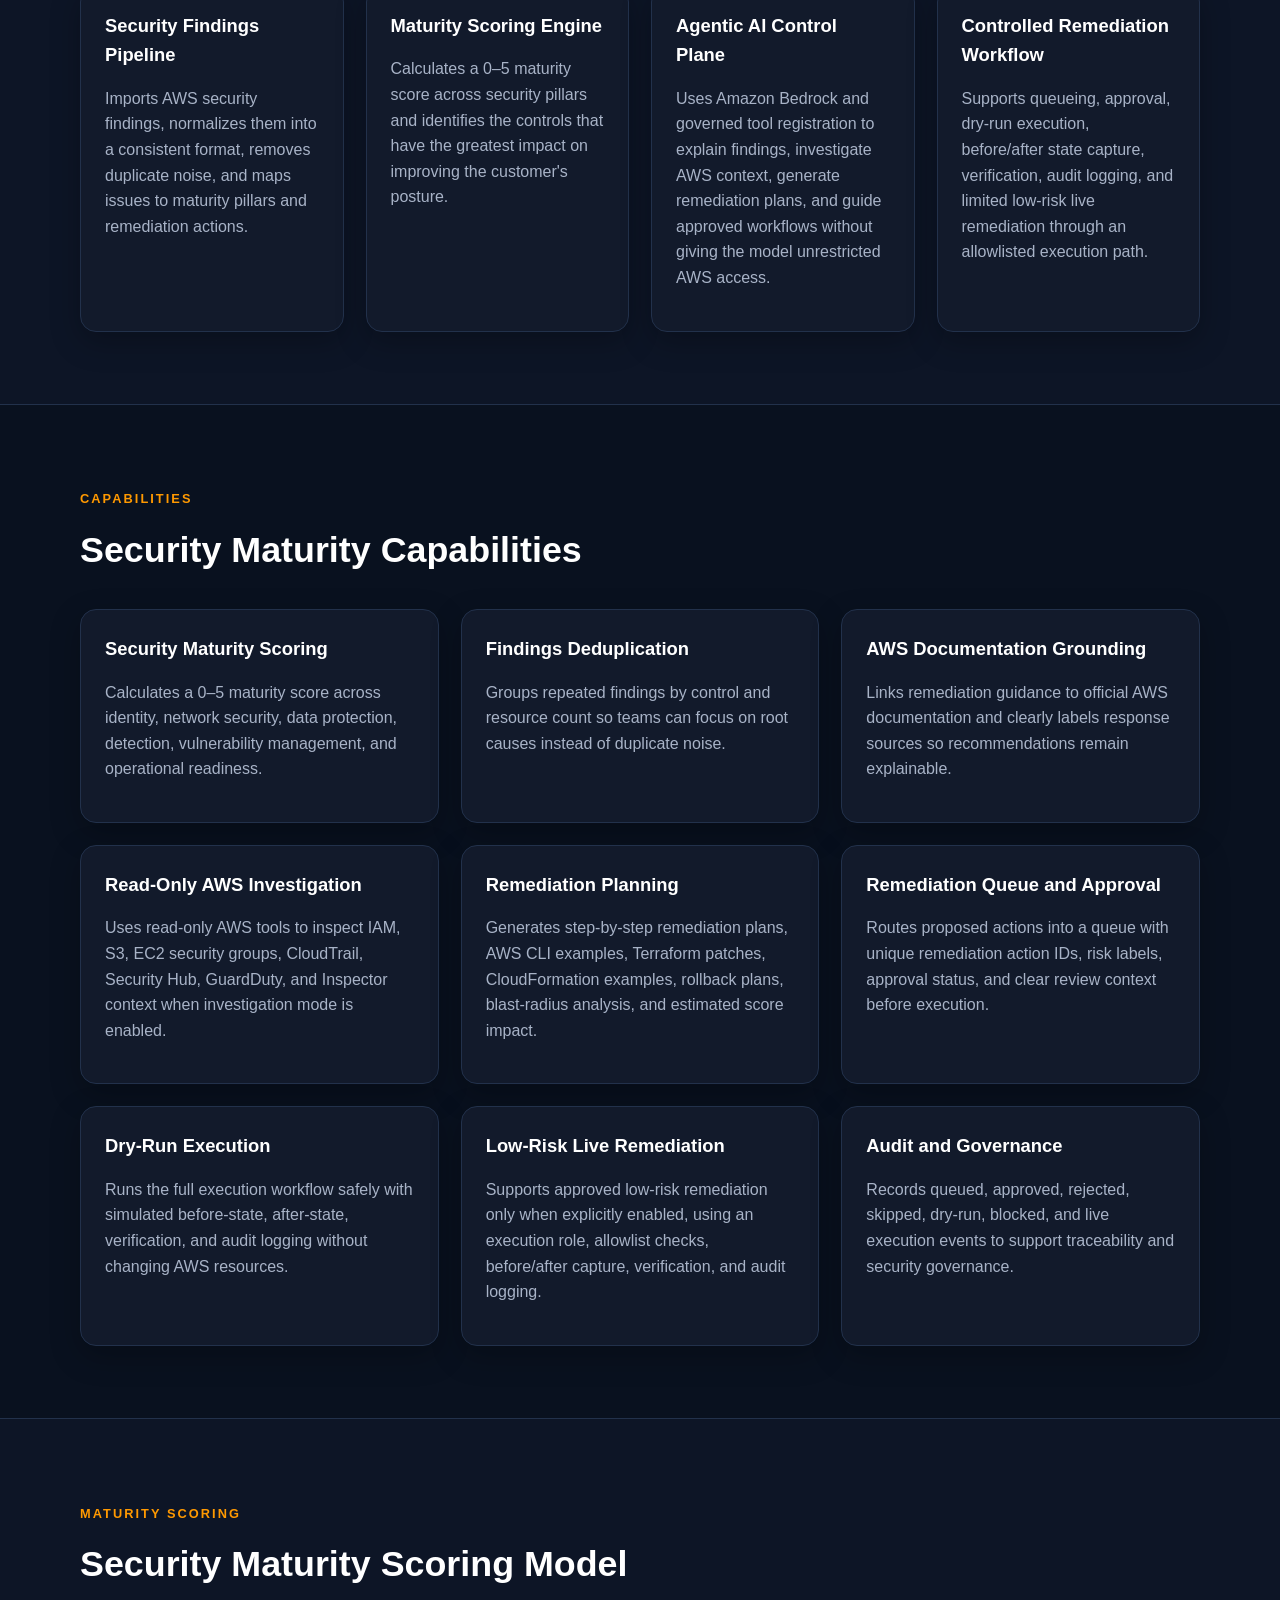
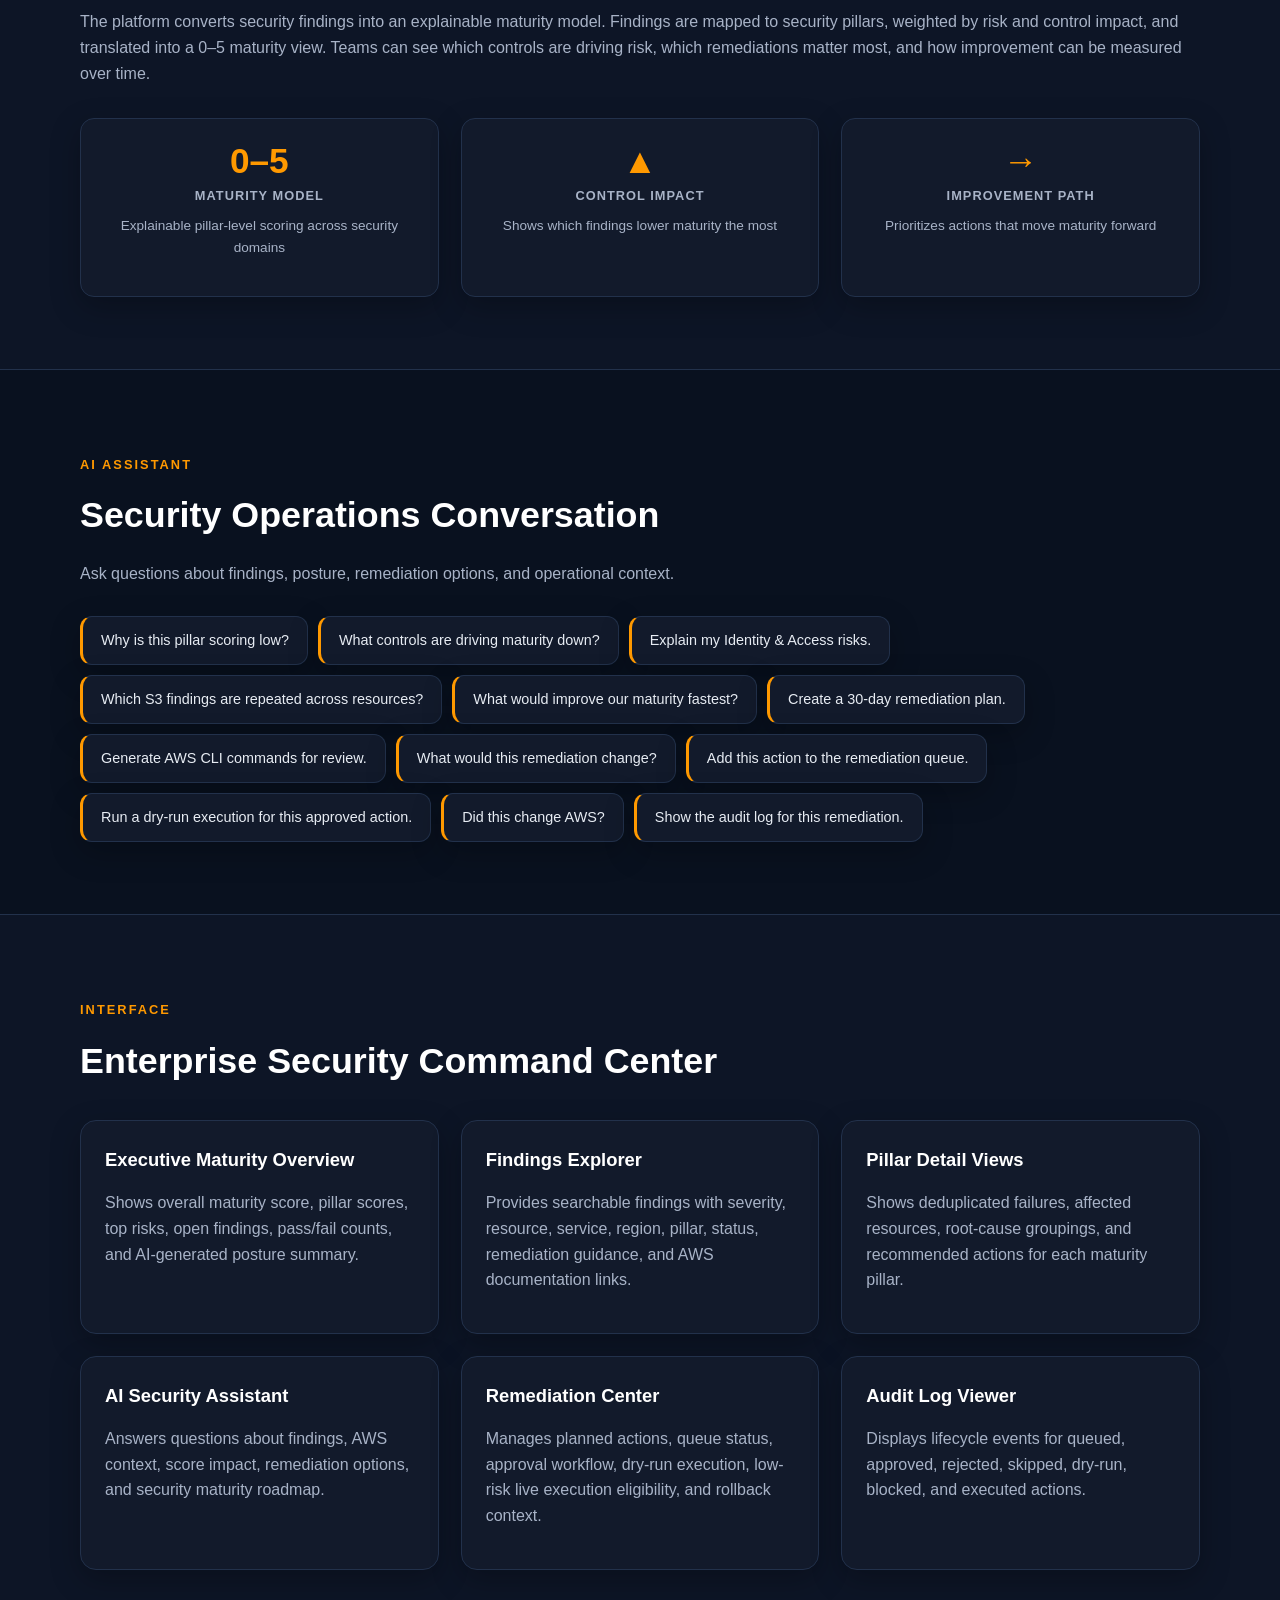
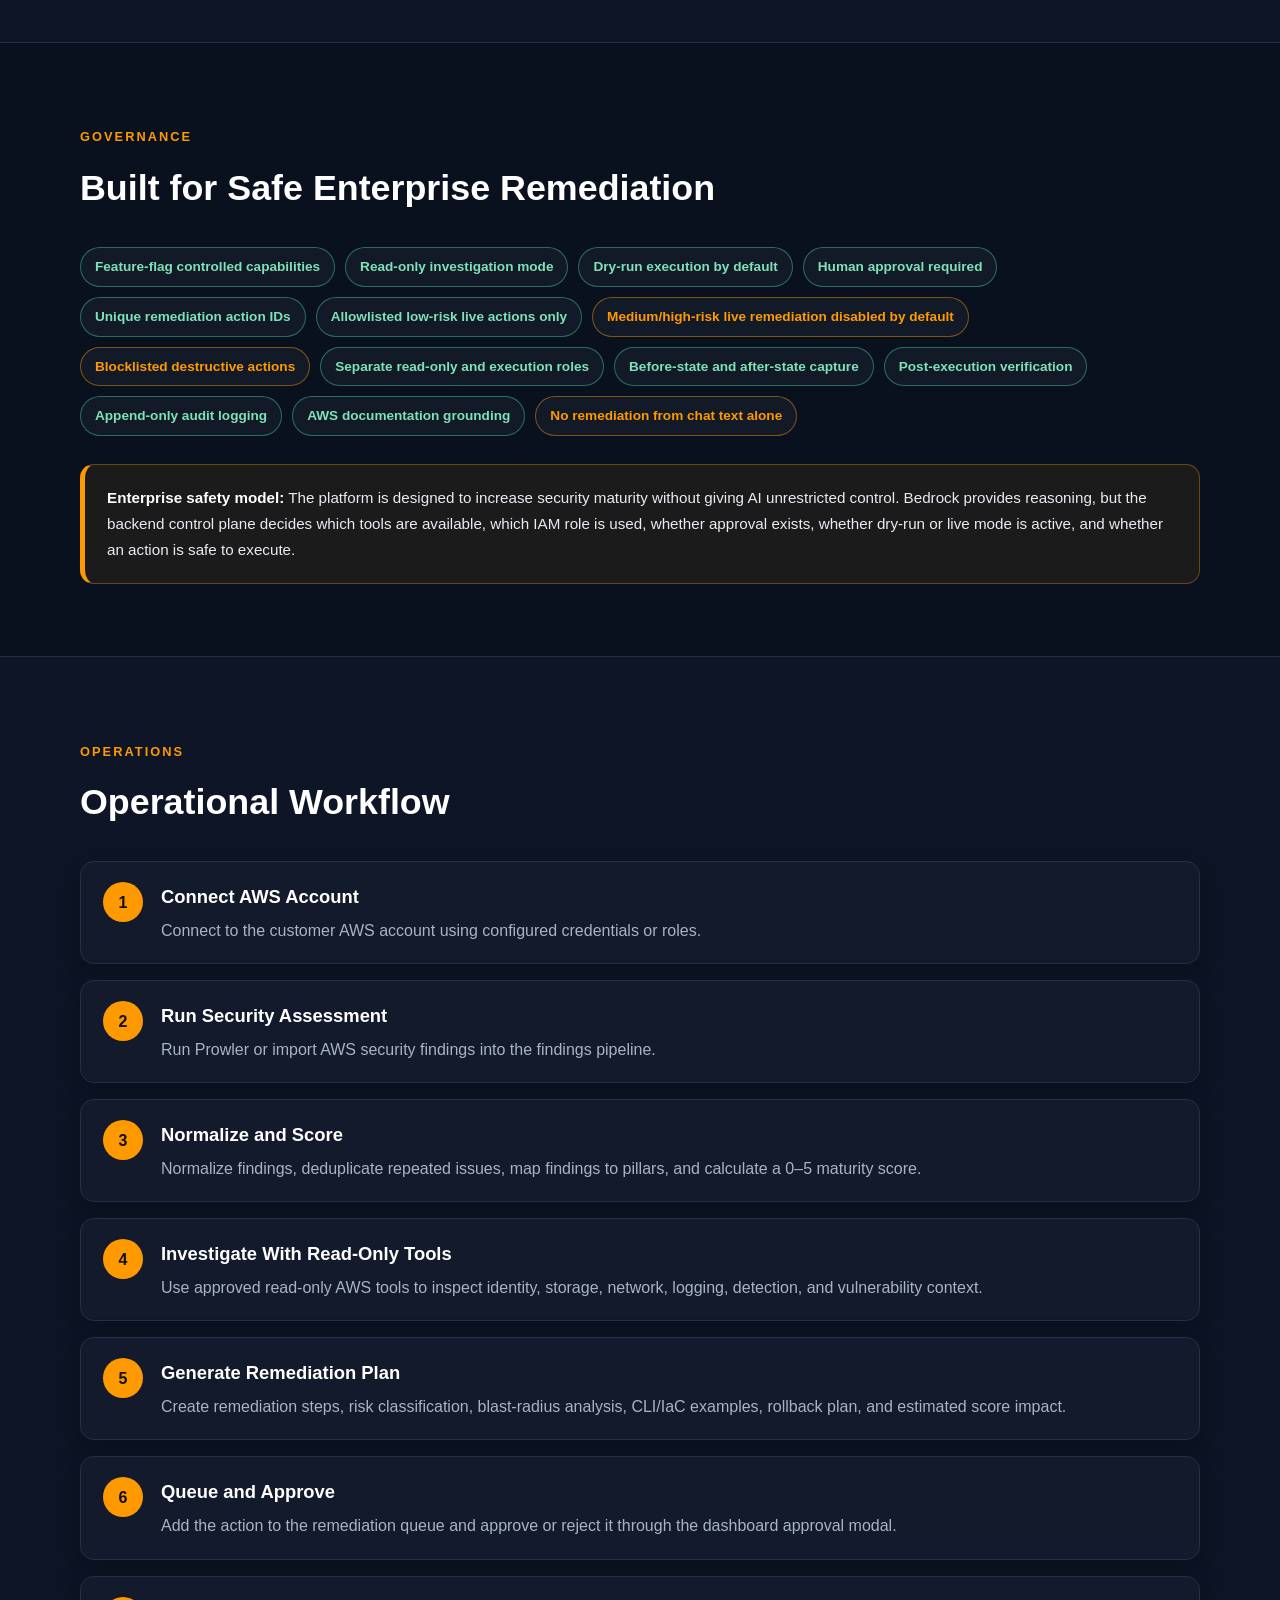
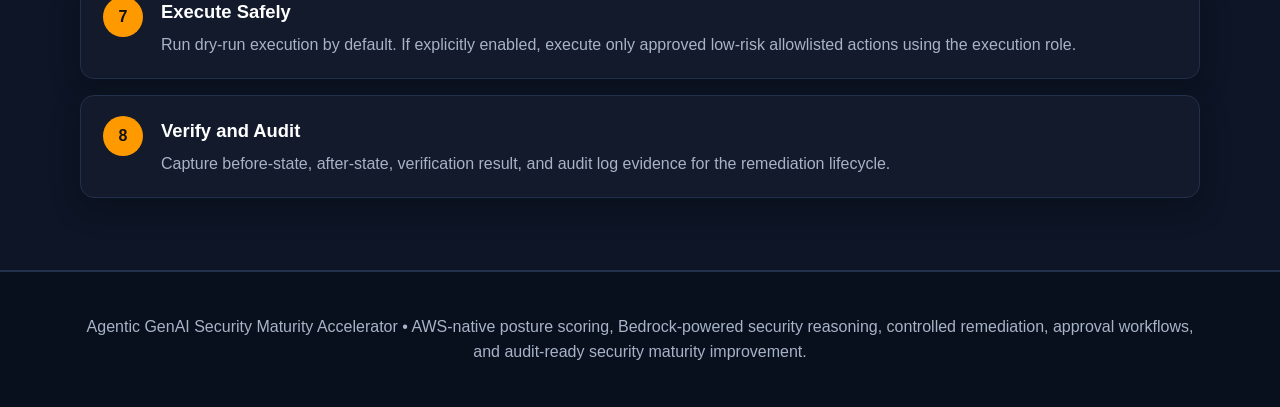
==== commit 28cb56b1: "Remove demo-specific numbers from public website, use generic maturity language" ====
--- a/docs/index.html
+++ b/docs/index.html
@@ -177,33 +177,28 @@
           <p class="section-label">Maturity Scoring</p>
           <h2>Security Maturity Scoring Model</h2>
           <p>
-            The platform translates technical findings into a measurable security maturity score.
-            Each pillar is scored from 0 to 5, allowing teams to understand current posture,
-            identify control gaps, prioritize the highest-impact remediations, and track
-            improvement over time.
+            The platform converts security findings into an explainable maturity model.
+            Findings are mapped to security pillars, weighted by risk and control impact,
+            and translated into a 0–5 maturity view. Teams can see which controls are driving
+            risk, which remediations matter most, and how improvement can be measured over time.
           </p>
         </div>
 
-        <div class="grid five-col" style="margin-top:32px">
+        <div class="grid three-col" style="margin-top:32px">
           <div class="score-card">
-            <div class="score-val">2.02</div>
-            <div class="score-label">Current Score</div>
+            <div class="score-val">0–5</div>
+            <div class="score-label">Maturity Model</div>
+            <p style="font-size:0.85rem;margin-top:8px">Explainable pillar-level scoring across security domains</p>
           </div>
           <div class="score-card">
-            <div class="score-val">62</div>
-            <div class="score-label">Open Findings</div>
+            <div class="score-val">&#x25B2;</div>
+            <div class="score-label">Control Impact</div>
+            <p style="font-size:0.85rem;margin-top:8px">Shows which findings lower maturity the most</p>
           </div>
           <div class="score-card">
-            <div class="score-val">29</div>
-            <div class="score-label">Passing Checks</div>
-          </div>
-          <div class="score-card">
-            <div class="score-val">33</div>
-            <div class="score-label">Failed Checks</div>
-          </div>
-          <div class="score-card">
-            <div class="score-val">5.0</div>
-            <div class="score-label">Target Maturity</div>
+            <div class="score-val">&#x2192;</div>
+            <div class="score-label">Improvement Path</div>
+            <p style="font-size:0.85rem;margin-top:8px">Prioritizes actions that move maturity forward</p>
           </div>
         </div>
       </div>
@@ -219,11 +214,11 @@
         </div>
 
         <div class="chat-examples">
-          <div class="chat-bubble">Why is my score 2.02?</div>
-          <div class="chat-bubble">Which findings have the biggest maturity impact?</div>
+          <div class="chat-bubble">Why is this pillar scoring low?</div>
+          <div class="chat-bubble">What controls are driving maturity down?</div>
           <div class="chat-bubble">Explain my Identity &amp; Access risks.</div>
           <div class="chat-bubble">Which S3 findings are repeated across resources?</div>
-          <div class="chat-bubble">What should I fix first?</div>
+          <div class="chat-bubble">What would improve our maturity fastest?</div>
           <div class="chat-bubble">Create a 30-day remediation plan.</div>
           <div class="chat-bubble">Generate AWS CLI commands for review.</div>
           <div class="chat-bubble">What would this remediation change?</div>
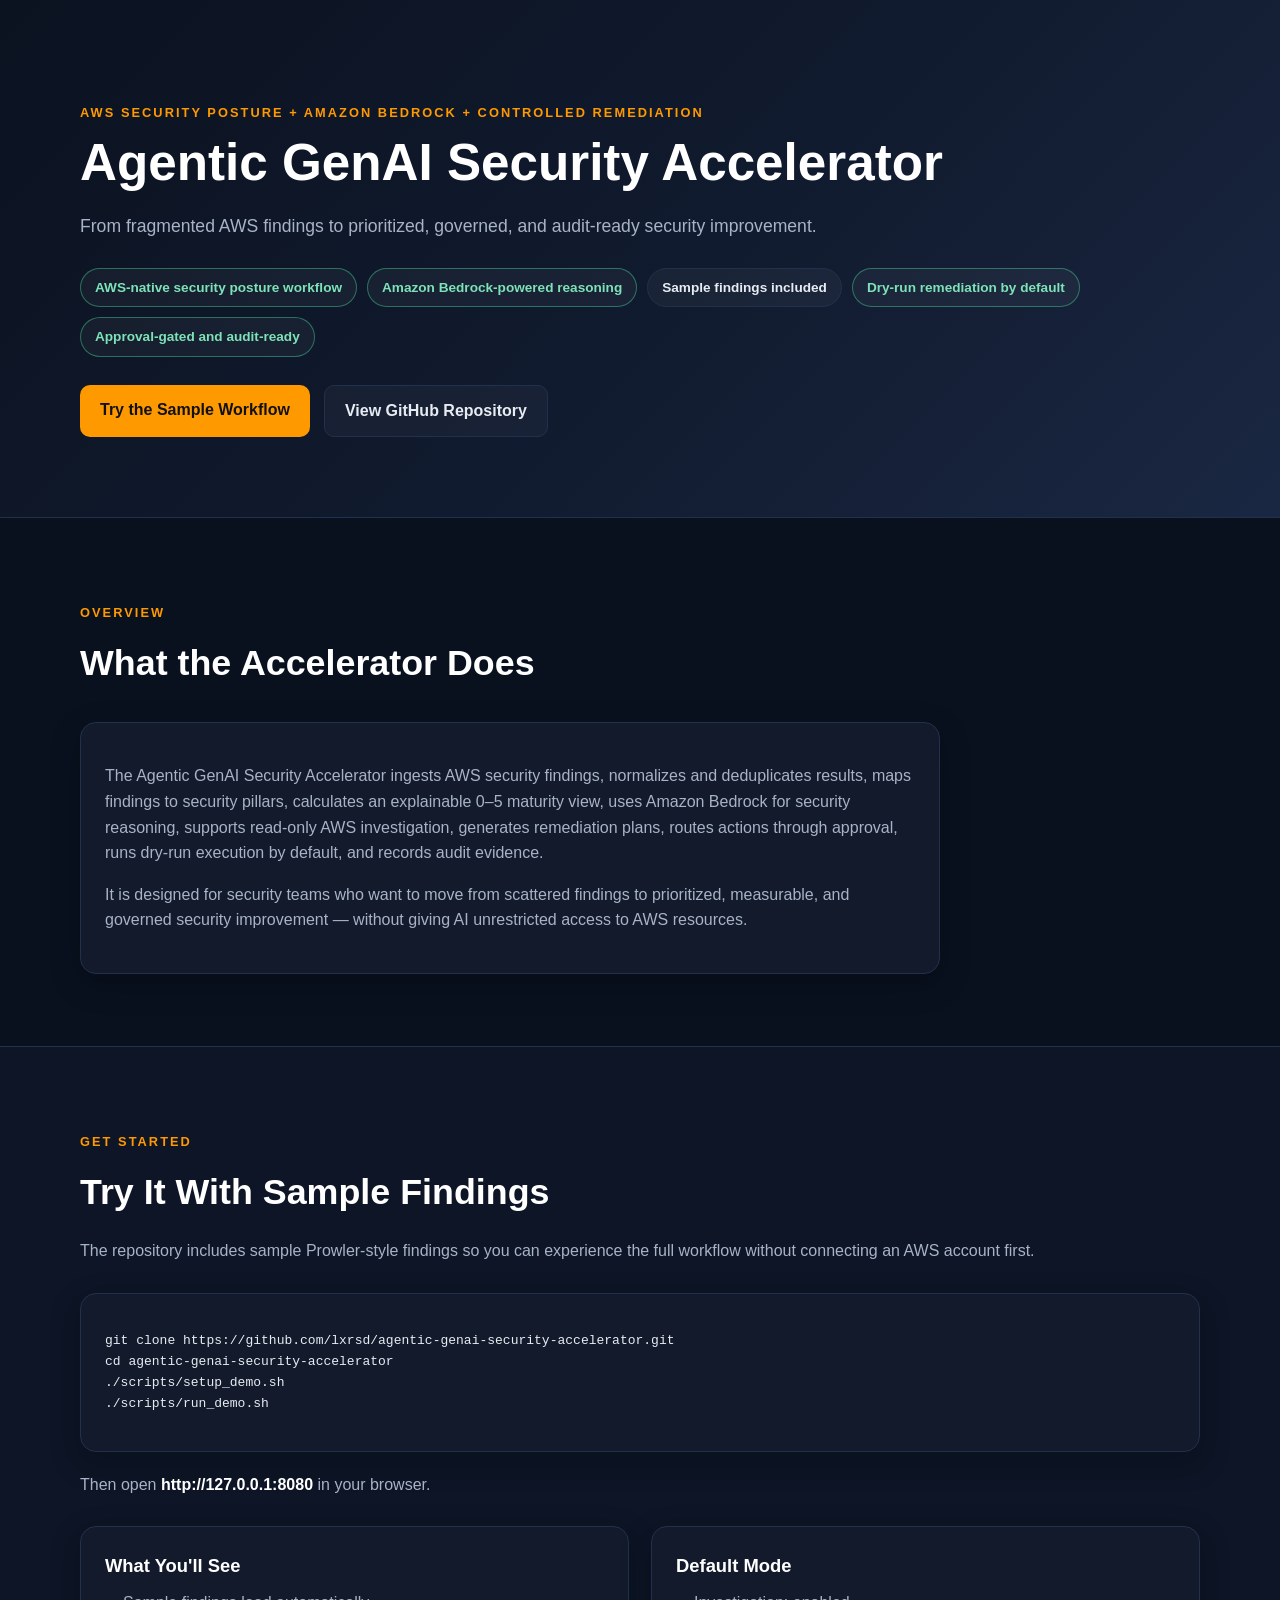
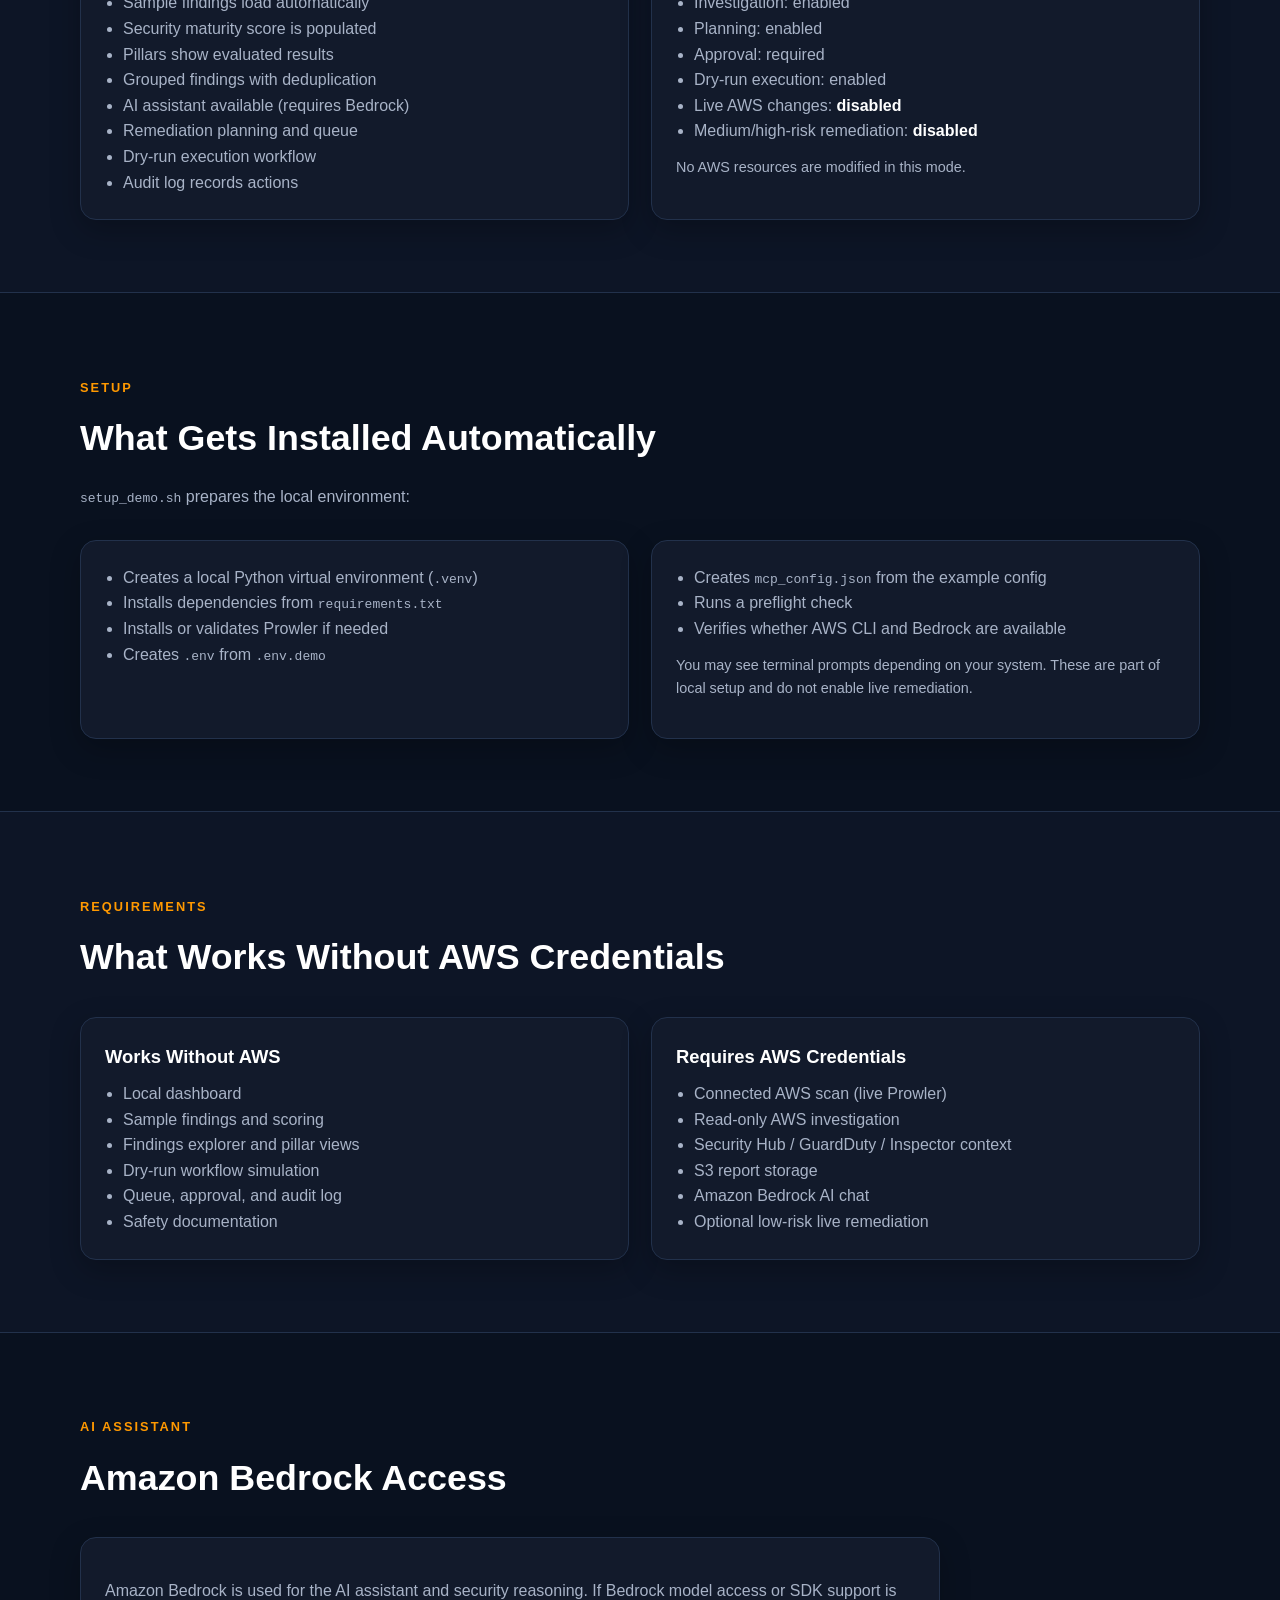
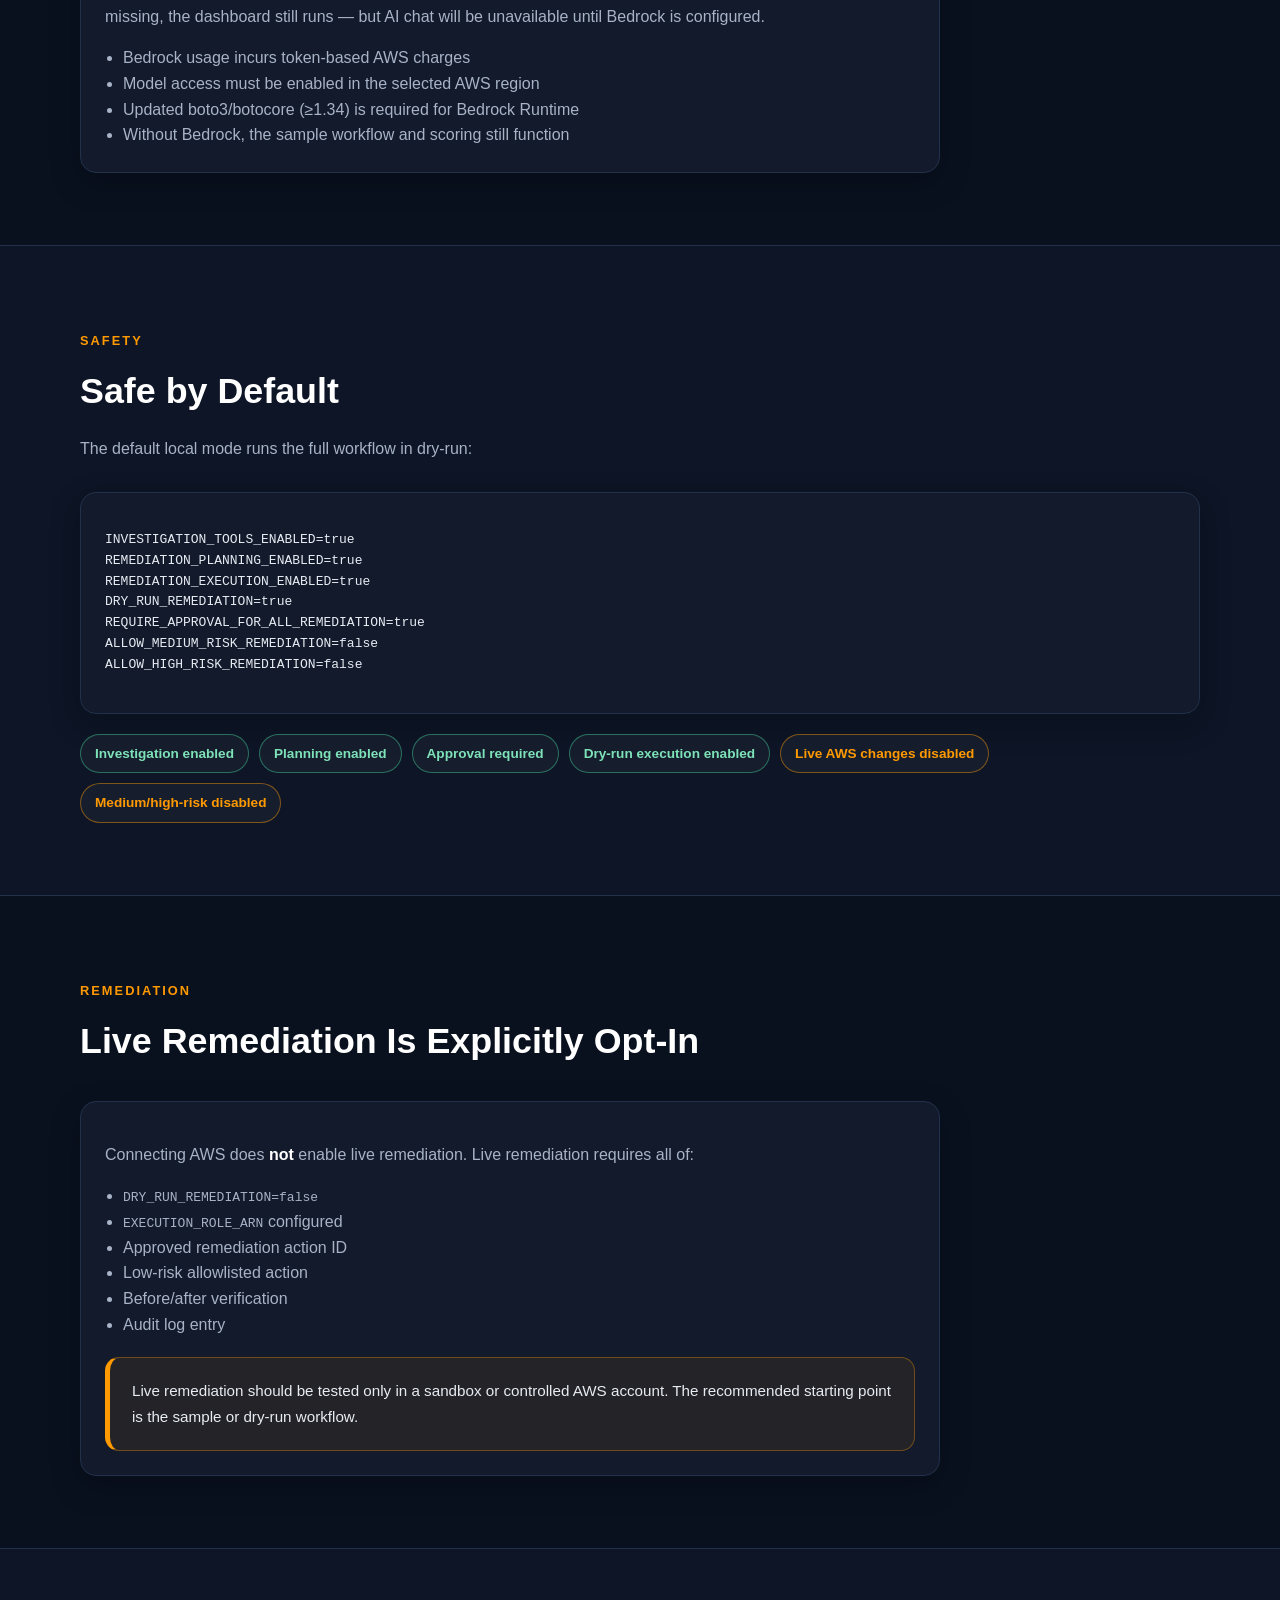
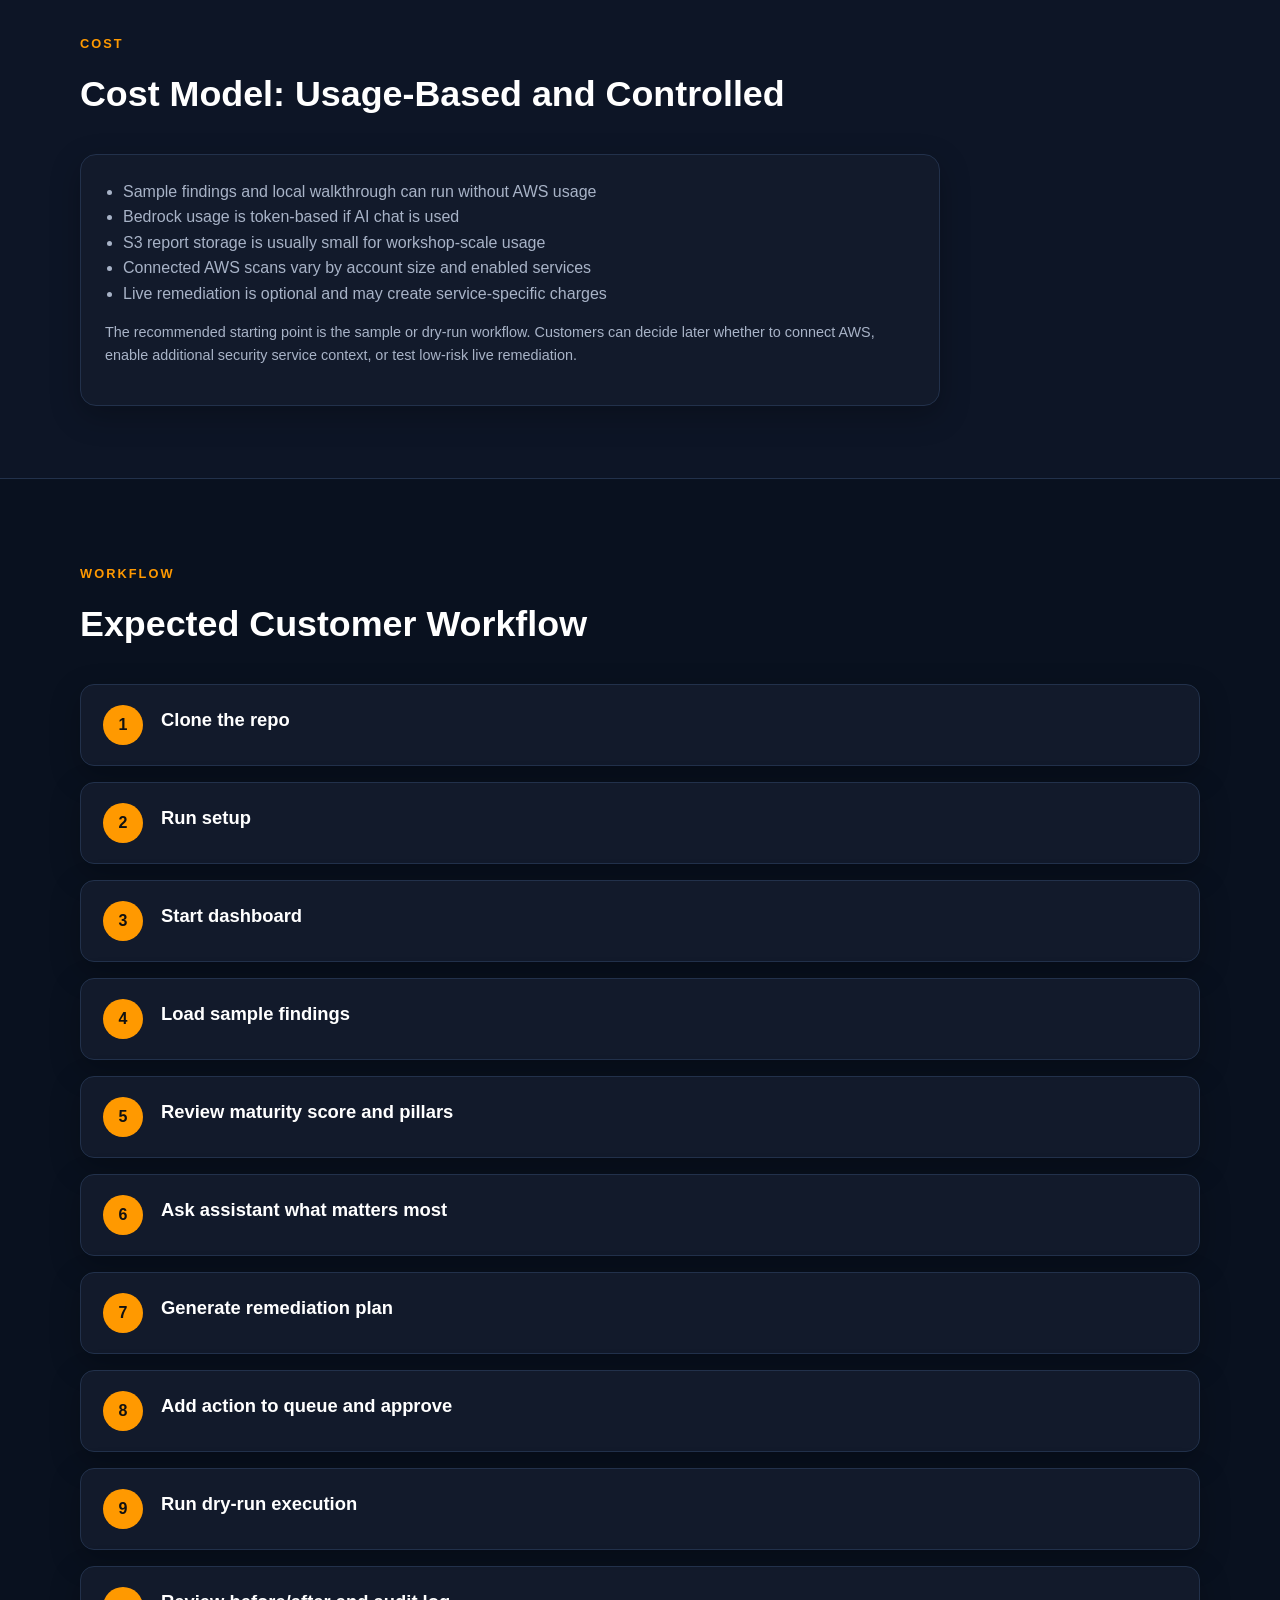
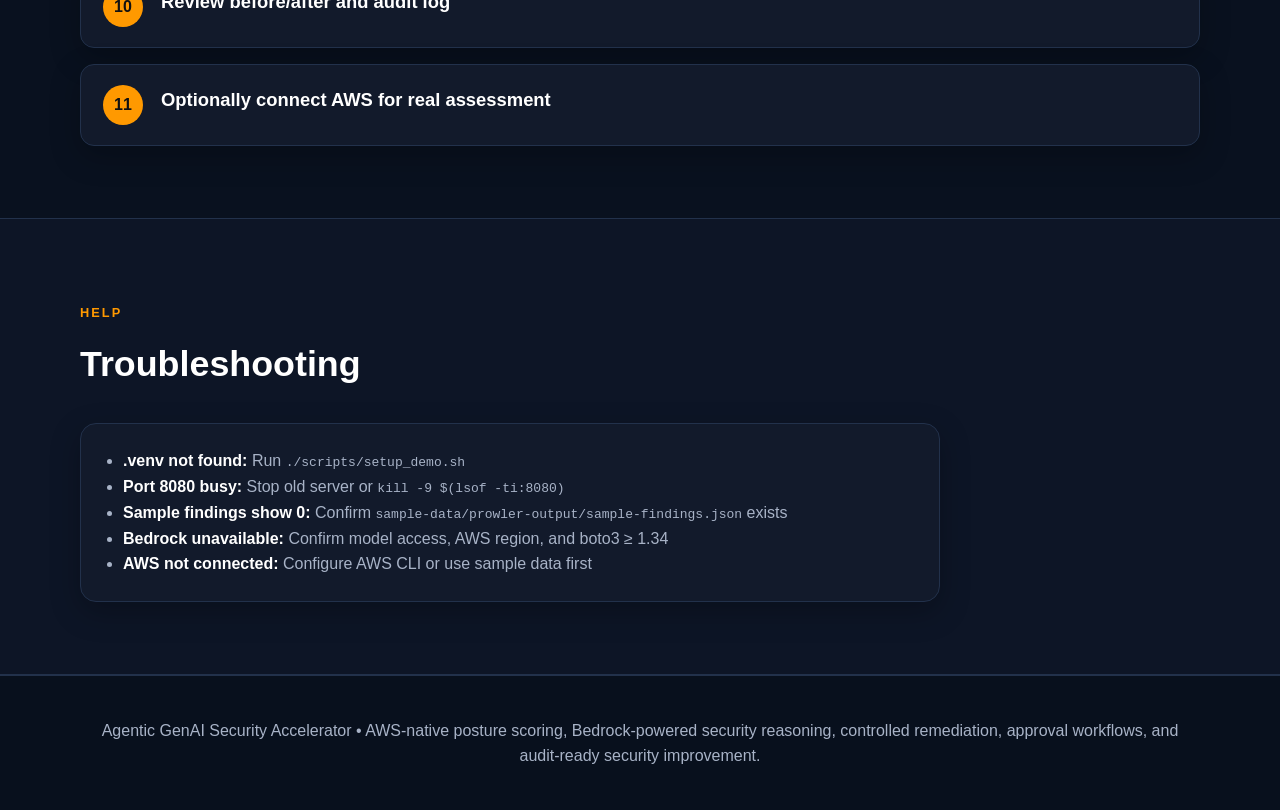
==== commit 3a4635e6: "Update website and README with sample workflow onboarding and safety documentation" ====
--- a/docs/index.html
+++ b/docs/index.html
@@ -3,377 +3,324 @@
 <head>
   <meta charset="UTF-8" />
   <meta name="viewport" content="width=device-width, initial-scale=1.0" />
-  <title>Agentic GenAI Security Maturity Accelerator</title>
+  <title>Agentic GenAI Security Accelerator</title>
   <link rel="stylesheet" href="style.css" />
 </head>
 
 <body>
   <header class="hero">
     <div class="container">
-      <p class="eyebrow">AWS Security Maturity + Amazon Bedrock + Controlled Remediation</p>
-
-      <h1>Agentic GenAI Security Maturity Accelerator</h1>
-
+      <p class="eyebrow">AWS Security Posture + Amazon Bedrock + Controlled Remediation</p>
+      <h1>Agentic GenAI Security Accelerator</h1>
       <p class="hero-text">
-        An AWS-native security maturity platform that combines security posture assessment,
-        Amazon Bedrock-powered reasoning, MCP-based AWS context, controlled remediation workflows,
-        approval gates, dry-run execution, and audit logging to help enterprises move from
-        fragmented findings to measurable security improvement.
+        From fragmented AWS findings to prioritized, governed, and audit-ready security improvement.
       </p>
-
+      <div class="badge-row" style="margin-bottom:28px">
+        <span class="badge badge-safe">AWS-native security posture workflow</span>
+        <span class="badge badge-safe">Amazon Bedrock-powered reasoning</span>
+        <span class="badge">Sample findings included</span>
+        <span class="badge badge-safe">Dry-run remediation by default</span>
+        <span class="badge badge-safe">Approval-gated and audit-ready</span>
+      </div>
       <div class="hero-buttons">
-        <a href="#architecture" class="btn btn-primary">Explore the Architecture</a>
-        <a href="#capabilities" class="btn btn-secondary">View Security Capabilities</a>
+        <a href="#try-it" class="btn btn-primary">Try the Sample Workflow</a>
+        <a href="https://github.com/lxrsd/agentic-genai-security-accelerator" class="btn btn-secondary">View GitHub Repository</a>
       </div>
     </div>
   </header>
 
   <main>
-    <!-- What This Platform Does -->
+
+    <!-- What the accelerator does -->
     <section class="section">
       <div class="container">
         <div class="section-heading">
           <p class="section-label">Overview</p>
-          <h2>What This Platform Does</h2>
-        </div>
-
+          <h2>What the Accelerator Does</h2>
+        </div>
+        <div class="card" style="max-width:860px">
+          <p>
+            The Agentic GenAI Security Accelerator ingests AWS security findings, normalizes and
+            deduplicates results, maps findings to security pillars, calculates an explainable 0–5
+            maturity view, uses Amazon Bedrock for security reasoning, supports read-only AWS
+            investigation, generates remediation plans, routes actions through approval, runs
+            dry-run execution by default, and records audit evidence.
+          </p>
+          <p>
+            It is designed for security teams who want to move from scattered findings to
+            prioritized, measurable, and governed security improvement — without giving AI
+            unrestricted access to AWS resources.
+          </p>
+        </div>
+      </div>
+    </section>
+
+    <!-- Try it with sample data -->
+    <section id="try-it" class="section alt-bg">
+      <div class="container">
+        <div class="section-heading">
+          <p class="section-label">Get Started</p>
+          <h2>Try It With Sample Findings</h2>
+          <p>
+            The repository includes sample Prowler-style findings so you can experience the
+            full workflow without connecting an AWS account first.
+          </p>
+        </div>
+
+        <div class="card code-card">
+<pre>git clone https://github.com/lxrsd/agentic-genai-security-accelerator.git
+cd agentic-genai-security-accelerator
+./scripts/setup_demo.sh
+./scripts/run_demo.sh</pre>
+        </div>
+
+        <p style="margin-top:20px">Then open <strong>http://127.0.0.1:8080</strong> in your browser.</p>
+
+        <div class="grid two-col" style="margin-top:28px">
+          <div class="card">
+            <h3>What You'll See</h3>
+            <ul class="clean-list">
+              <li>Sample findings load automatically</li>
+              <li>Security maturity score is populated</li>
+              <li>Pillars show evaluated results</li>
+              <li>Grouped findings with deduplication</li>
+              <li>AI assistant available (requires Bedrock)</li>
+              <li>Remediation planning and queue</li>
+              <li>Dry-run execution workflow</li>
+              <li>Audit log records actions</li>
+            </ul>
+          </div>
+          <div class="card">
+            <h3>Default Mode</h3>
+            <ul class="clean-list">
+              <li>Investigation: enabled</li>
+              <li>Planning: enabled</li>
+              <li>Approval: required</li>
+              <li>Dry-run execution: enabled</li>
+              <li>Live AWS changes: <strong>disabled</strong></li>
+              <li>Medium/high-risk remediation: <strong>disabled</strong></li>
+            </ul>
+            <p style="margin-top:12px;font-size:0.9rem">No AWS resources are modified in this mode.</p>
+          </div>
+        </div>
+      </div>
+    </section>
+
+    <!-- What setup does -->
+    <section class="section">
+      <div class="container">
+        <div class="section-heading">
+          <p class="section-label">Setup</p>
+          <h2>What Gets Installed Automatically</h2>
+          <p><code>setup_demo.sh</code> prepares the local environment:</p>
+        </div>
         <div class="grid two-col">
           <div class="card">
-            <h3>The Challenge</h3>
-            <p>
-              Enterprise security teams often have thousands of findings across identity,
-              network, data protection, logging, detection, and compliance services. The challenge
-              is not just seeing the findings — it is knowing which actions matter most, what they
-              impact, how to remediate safely, and how to prove improvement over time.
+            <ul class="clean-list">
+              <li>Creates a local Python virtual environment (<code>.venv</code>)</li>
+              <li>Installs dependencies from <code>requirements.txt</code></li>
+              <li>Installs or validates Prowler if needed</li>
+              <li>Creates <code>.env</code> from <code>.env.demo</code></li>
+            </ul>
+          </div>
+          <div class="card">
+            <ul class="clean-list">
+              <li>Creates <code>mcp_config.json</code> from the example config</li>
+              <li>Runs a preflight check</li>
+              <li>Verifies whether AWS CLI and Bedrock are available</li>
+            </ul>
+            <p style="margin-top:12px;font-size:0.9rem">
+              You may see terminal prompts depending on your system. These are part of local
+              setup and do not enable live remediation.
             </p>
           </div>
-
-          <div class="card">
-            <h3>The Platform</h3>
-            <p>
-              The Agentic GenAI Security Maturity Accelerator centralizes AWS security findings,
-              scores maturity across key pillars, explains risk in plain language, investigates
-              live AWS context using read-only tools, generates remediation plans, routes actions
-              through approval, supports dry-run execution, and enables controlled low-risk
-              remediation with full auditability.
-            </p>
-          </div>
-        </div>
-      </div>
-    </section>
-
-    <!-- Architecture -->
-    <section id="architecture" class="section alt-bg">
-      <div class="container">
-        <div class="section-heading">
-          <p class="section-label">Architecture</p>
-          <h2>End-to-End Security Maturity Workflow</h2>
+        </div>
+      </div>
+    </section>
+
+    <!-- AWS credentials -->
+    <section class="section alt-bg">
+      <div class="container">
+        <div class="section-heading">
+          <p class="section-label">Requirements</p>
+          <h2>What Works Without AWS Credentials</h2>
+        </div>
+        <div class="grid two-col">
+          <div class="card">
+            <h3>Works Without AWS</h3>
+            <ul class="clean-list">
+              <li>Local dashboard</li>
+              <li>Sample findings and scoring</li>
+              <li>Findings explorer and pillar views</li>
+              <li>Dry-run workflow simulation</li>
+              <li>Queue, approval, and audit log</li>
+              <li>Safety documentation</li>
+            </ul>
+          </div>
+          <div class="card">
+            <h3>Requires AWS Credentials</h3>
+            <ul class="clean-list">
+              <li>Connected AWS scan (live Prowler)</li>
+              <li>Read-only AWS investigation</li>
+              <li>Security Hub / GuardDuty / Inspector context</li>
+              <li>S3 report storage</li>
+              <li>Amazon Bedrock AI chat</li>
+              <li>Optional low-risk live remediation</li>
+            </ul>
+          </div>
+        </div>
+      </div>
+    </section>
+
+    <!-- Bedrock -->
+    <section class="section">
+      <div class="container">
+        <div class="section-heading">
+          <p class="section-label">AI Assistant</p>
+          <h2>Amazon Bedrock Access</h2>
+        </div>
+        <div class="card" style="max-width:860px">
           <p>
-            The platform implements a complete security maturity pipeline from findings ingestion
-            through controlled remediation with approval, execution, and audit.
-          </p>
-        </div>
-
-        <div class="architecture-flow">
-          <div class="arch-box">Customer AWS Account</div>
-          <div class="arrow">→</div>
-          <div class="arch-box">Prowler / AWS Security Findings</div>
-          <div class="arrow">→</div>
-          <div class="arch-box">Findings Import + Normalization</div>
-          <div class="arrow">→</div>
-          <div class="arch-box">S3 Evidence Store</div>
-          <div class="arrow">→</div>
-          <div class="arch-box">Security Maturity Scoring Engine</div>
-          <div class="arrow">→</div>
-          <div class="arch-box">Amazon Bedrock Agent</div>
-          <div class="arrow">→</div>
-          <div class="arch-box">MCP + AWS Documentation Context</div>
-          <div class="arrow">→</div>
-          <div class="arch-box">Findings Explorer</div>
-          <div class="arrow">→</div>
-          <div class="arch-box">Remediation Planning</div>
-          <div class="arrow">→</div>
-          <div class="arch-box">Queue + Approval</div>
-          <div class="arrow">→</div>
-          <div class="arch-box accent-border">Dry-Run / Low-Risk Live Execution</div>
-          <div class="arrow">→</div>
-          <div class="arch-box">Audit Log + Before/After Verification</div>
-        </div>
-
-        <div class="grid four-col" style="margin-top:48px">
-          <div class="card">
-            <h3>Security Findings Pipeline</h3>
-            <p>Imports AWS security findings, normalizes them into a consistent format, removes duplicate noise, and maps issues to maturity pillars and remediation actions.</p>
-          </div>
-          <div class="card">
-            <h3>Maturity Scoring Engine</h3>
-            <p>Calculates a 0–5 maturity score across security pillars and identifies the controls that have the greatest impact on improving the customer's posture.</p>
-          </div>
-          <div class="card">
-            <h3>Agentic AI Control Plane</h3>
-            <p>Uses Amazon Bedrock and governed tool registration to explain findings, investigate AWS context, generate remediation plans, and guide approved workflows without giving the model unrestricted AWS access.</p>
-          </div>
-          <div class="card">
-            <h3>Controlled Remediation Workflow</h3>
-            <p>Supports queueing, approval, dry-run execution, before/after state capture, verification, audit logging, and limited low-risk live remediation through an allowlisted execution path.</p>
-          </div>
-        </div>
-      </div>
-    </section>
-
-    <!-- Capabilities -->
-    <section id="capabilities" class="section">
-      <div class="container">
-        <div class="section-heading">
-          <p class="section-label">Capabilities</p>
-          <h2>Security Maturity Capabilities</h2>
-        </div>
-
-        <div class="grid three-col">
-          <div class="card">
-            <h3>Security Maturity Scoring</h3>
-            <p>Calculates a 0–5 maturity score across identity, network security, data protection, detection, vulnerability management, and operational readiness.</p>
-          </div>
-          <div class="card">
-            <h3>Findings Deduplication</h3>
-            <p>Groups repeated findings by control and resource count so teams can focus on root causes instead of duplicate noise.</p>
-          </div>
-          <div class="card">
-            <h3>AWS Documentation Grounding</h3>
-            <p>Links remediation guidance to official AWS documentation and clearly labels response sources so recommendations remain explainable.</p>
-          </div>
-          <div class="card">
-            <h3>Read-Only AWS Investigation</h3>
-            <p>Uses read-only AWS tools to inspect IAM, S3, EC2 security groups, CloudTrail, Security Hub, GuardDuty, and Inspector context when investigation mode is enabled.</p>
-          </div>
-          <div class="card">
-            <h3>Remediation Planning</h3>
-            <p>Generates step-by-step remediation plans, AWS CLI examples, Terraform patches, CloudFormation examples, rollback plans, blast-radius analysis, and estimated score impact.</p>
-          </div>
-          <div class="card">
-            <h3>Remediation Queue and Approval</h3>
-            <p>Routes proposed actions into a queue with unique remediation action IDs, risk labels, approval status, and clear review context before execution.</p>
-          </div>
-          <div class="card">
-            <h3>Dry-Run Execution</h3>
-            <p>Runs the full execution workflow safely with simulated before-state, after-state, verification, and audit logging without changing AWS resources.</p>
-          </div>
-          <div class="card">
-            <h3>Low-Risk Live Remediation</h3>
-            <p>Supports approved low-risk remediation only when explicitly enabled, using an execution role, allowlist checks, before/after capture, verification, and audit logging.</p>
-          </div>
-          <div class="card">
-            <h3>Audit and Governance</h3>
-            <p>Records queued, approved, rejected, skipped, dry-run, blocked, and live execution events to support traceability and security governance.</p>
-          </div>
-        </div>
-      </div>
-    </section>
-
-    <!-- Scoring -->
+            Amazon Bedrock is used for the AI assistant and security reasoning. If Bedrock model
+            access or SDK support is missing, the dashboard still runs — but AI chat will be
+            unavailable until Bedrock is configured.
+          </p>
+          <ul class="clean-list" style="margin-top:12px">
+            <li>Bedrock usage incurs token-based AWS charges</li>
+            <li>Model access must be enabled in the selected AWS region</li>
+            <li>Updated boto3/botocore (≥1.34) is required for Bedrock Runtime</li>
+            <li>Without Bedrock, the sample workflow and scoring still function</li>
+          </ul>
+        </div>
+      </div>
+    </section>
+
+    <!-- Safety -->
     <section class="section alt-bg">
       <div class="container">
         <div class="section-heading">
-          <p class="section-label">Maturity Scoring</p>
-          <h2>Security Maturity Scoring Model</h2>
-          <p>
-            The platform converts security findings into an explainable maturity model.
-            Findings are mapped to security pillars, weighted by risk and control impact,
-            and translated into a 0–5 maturity view. Teams can see which controls are driving
-            risk, which remediations matter most, and how improvement can be measured over time.
-          </p>
-        </div>
-
-        <div class="grid three-col" style="margin-top:32px">
-          <div class="score-card">
-            <div class="score-val">0–5</div>
-            <div class="score-label">Maturity Model</div>
-            <p style="font-size:0.85rem;margin-top:8px">Explainable pillar-level scoring across security domains</p>
-          </div>
-          <div class="score-card">
-            <div class="score-val">&#x25B2;</div>
-            <div class="score-label">Control Impact</div>
-            <p style="font-size:0.85rem;margin-top:8px">Shows which findings lower maturity the most</p>
-          </div>
-          <div class="score-card">
-            <div class="score-val">&#x2192;</div>
-            <div class="score-label">Improvement Path</div>
-            <p style="font-size:0.85rem;margin-top:8px">Prioritizes actions that move maturity forward</p>
-          </div>
-        </div>
-      </div>
-    </section>
-
-    <!-- AI Conversation -->
-    <section class="section">
-      <div class="container">
-        <div class="section-heading">
-          <p class="section-label">AI Assistant</p>
-          <h2>Security Operations Conversation</h2>
-          <p>Ask questions about findings, posture, remediation options, and operational context.</p>
-        </div>
-
-        <div class="chat-examples">
-          <div class="chat-bubble">Why is this pillar scoring low?</div>
-          <div class="chat-bubble">What controls are driving maturity down?</div>
-          <div class="chat-bubble">Explain my Identity &amp; Access risks.</div>
-          <div class="chat-bubble">Which S3 findings are repeated across resources?</div>
-          <div class="chat-bubble">What would improve our maturity fastest?</div>
-          <div class="chat-bubble">Create a 30-day remediation plan.</div>
-          <div class="chat-bubble">Generate AWS CLI commands for review.</div>
-          <div class="chat-bubble">What would this remediation change?</div>
-          <div class="chat-bubble">Add this action to the remediation queue.</div>
-          <div class="chat-bubble">Run a dry-run execution for this approved action.</div>
-          <div class="chat-bubble">Did this change AWS?</div>
-          <div class="chat-bubble">Show the audit log for this remediation.</div>
-        </div>
-      </div>
-    </section>
-
-    <!-- Dashboard -->
+          <p class="section-label">Safety</p>
+          <h2>Safe by Default</h2>
+          <p>The default local mode runs the full workflow in dry-run:</p>
+        </div>
+        <div class="card code-card">
+<pre>INVESTIGATION_TOOLS_ENABLED=true
+REMEDIATION_PLANNING_ENABLED=true
+REMEDIATION_EXECUTION_ENABLED=true
+DRY_RUN_REMEDIATION=true
+REQUIRE_APPROVAL_FOR_ALL_REMEDIATION=true
+ALLOW_MEDIUM_RISK_REMEDIATION=false
+ALLOW_HIGH_RISK_REMEDIATION=false</pre>
+        </div>
+        <div class="badge-row" style="margin-top:20px">
+          <span class="badge badge-safe">Investigation enabled</span>
+          <span class="badge badge-safe">Planning enabled</span>
+          <span class="badge badge-safe">Approval required</span>
+          <span class="badge badge-safe">Dry-run execution enabled</span>
+          <span class="badge badge-warn">Live AWS changes disabled</span>
+          <span class="badge badge-warn">Medium/high-risk disabled</span>
+        </div>
+      </div>
+    </section>
+
+    <!-- Live remediation boundary -->
+    <section class="section">
+      <div class="container">
+        <div class="section-heading">
+          <p class="section-label">Remediation</p>
+          <h2>Live Remediation Is Explicitly Opt-In</h2>
+        </div>
+        <div class="card" style="max-width:860px">
+          <p>Connecting AWS does <strong>not</strong> enable live remediation. Live remediation requires all of:</p>
+          <ul class="clean-list" style="margin-top:12px">
+            <li><code>DRY_RUN_REMEDIATION=false</code></li>
+            <li><code>EXECUTION_ROLE_ARN</code> configured</li>
+            <li>Approved remediation action ID</li>
+            <li>Low-risk allowlisted action</li>
+            <li>Before/after verification</li>
+            <li>Audit log entry</li>
+          </ul>
+          <div class="safety-callout" style="margin-top:20px">
+            <p>Live remediation should be tested only in a sandbox or controlled AWS account. The recommended starting point is the sample or dry-run workflow.</p>
+          </div>
+        </div>
+      </div>
+    </section>
+
+    <!-- Cost -->
     <section class="section alt-bg">
       <div class="container">
         <div class="section-heading">
-          <p class="section-label">Interface</p>
-          <h2>Enterprise Security Command Center</h2>
-        </div>
-
-        <div class="grid three-col">
-          <div class="card">
-            <h3>Executive Maturity Overview</h3>
-            <p>Shows overall maturity score, pillar scores, top risks, open findings, pass/fail counts, and AI-generated posture summary.</p>
-          </div>
-          <div class="card">
-            <h3>Findings Explorer</h3>
-            <p>Provides searchable findings with severity, resource, service, region, pillar, status, remediation guidance, and AWS documentation links.</p>
-          </div>
-          <div class="card">
-            <h3>Pillar Detail Views</h3>
-            <p>Shows deduplicated failures, affected resources, root-cause groupings, and recommended actions for each maturity pillar.</p>
-          </div>
-          <div class="card">
-            <h3>AI Security Assistant</h3>
-            <p>Answers questions about findings, AWS context, score impact, remediation options, and security maturity roadmap.</p>
-          </div>
-          <div class="card">
-            <h3>Remediation Center</h3>
-            <p>Manages planned actions, queue status, approval workflow, dry-run execution, low-risk live execution eligibility, and rollback context.</p>
-          </div>
-          <div class="card">
-            <h3>Audit Log Viewer</h3>
-            <p>Displays lifecycle events for queued, approved, rejected, skipped, dry-run, blocked, and executed actions.</p>
-          </div>
-        </div>
-      </div>
-    </section>
-
-    <!-- Governance -->
-    <section class="section">
-      <div class="container">
-        <div class="section-heading">
-          <p class="section-label">Governance</p>
-          <h2>Built for Safe Enterprise Remediation</h2>
-        </div>
-
-        <div class="badge-row">
-          <span class="badge badge-safe">Feature-flag controlled capabilities</span>
-          <span class="badge badge-safe">Read-only investigation mode</span>
-          <span class="badge badge-safe">Dry-run execution by default</span>
-          <span class="badge badge-safe">Human approval required</span>
-          <span class="badge badge-safe">Unique remediation action IDs</span>
-          <span class="badge badge-safe">Allowlisted low-risk live actions only</span>
-          <span class="badge badge-warn">Medium/high-risk live remediation disabled by default</span>
-          <span class="badge badge-warn">Blocklisted destructive actions</span>
-          <span class="badge badge-safe">Separate read-only and execution roles</span>
-          <span class="badge badge-safe">Before-state and after-state capture</span>
-          <span class="badge badge-safe">Post-execution verification</span>
-          <span class="badge badge-safe">Append-only audit logging</span>
-          <span class="badge badge-safe">AWS documentation grounding</span>
-          <span class="badge badge-warn">No remediation from chat text alone</span>
-        </div>
-
-        <div class="safety-callout">
-          <p><strong>Enterprise safety model:</strong> The platform is designed to increase security maturity without giving AI unrestricted control. Bedrock provides reasoning, but the backend control plane decides which tools are available, which IAM role is used, whether approval exists, whether dry-run or live mode is active, and whether an action is safe to execute.</p>
+          <p class="section-label">Cost</p>
+          <h2>Cost Model: Usage-Based and Controlled</h2>
+        </div>
+        <div class="card" style="max-width:860px">
+          <ul class="clean-list">
+            <li>Sample findings and local walkthrough can run without AWS usage</li>
+            <li>Bedrock usage is token-based if AI chat is used</li>
+            <li>S3 report storage is usually small for workshop-scale usage</li>
+            <li>Connected AWS scans vary by account size and enabled services</li>
+            <li>Live remediation is optional and may create service-specific charges</li>
+          </ul>
+          <p style="margin-top:14px;font-size:0.9rem">
+            The recommended starting point is the sample or dry-run workflow. Customers can
+            decide later whether to connect AWS, enable additional security service context,
+            or test low-risk live remediation.
+          </p>
         </div>
       </div>
     </section>
 
     <!-- Workflow -->
+    <section class="section">
+      <div class="container">
+        <div class="section-heading">
+          <p class="section-label">Workflow</p>
+          <h2>Expected Customer Workflow</h2>
+        </div>
+        <div class="workflow-steps">
+          <div class="workflow-step"><div class="step-num">1</div><div class="step-content"><h3>Clone the repo</h3></div></div>
+          <div class="workflow-step"><div class="step-num">2</div><div class="step-content"><h3>Run setup</h3></div></div>
+          <div class="workflow-step"><div class="step-num">3</div><div class="step-content"><h3>Start dashboard</h3></div></div>
+          <div class="workflow-step"><div class="step-num">4</div><div class="step-content"><h3>Load sample findings</h3></div></div>
+          <div class="workflow-step"><div class="step-num">5</div><div class="step-content"><h3>Review maturity score and pillars</h3></div></div>
+          <div class="workflow-step"><div class="step-num">6</div><div class="step-content"><h3>Ask assistant what matters most</h3></div></div>
+          <div class="workflow-step"><div class="step-num">7</div><div class="step-content"><h3>Generate remediation plan</h3></div></div>
+          <div class="workflow-step"><div class="step-num">8</div><div class="step-content"><h3>Add action to queue and approve</h3></div></div>
+          <div class="workflow-step"><div class="step-num">9</div><div class="step-content"><h3>Run dry-run execution</h3></div></div>
+          <div class="workflow-step"><div class="step-num">10</div><div class="step-content"><h3>Review before/after and audit log</h3></div></div>
+          <div class="workflow-step"><div class="step-num">11</div><div class="step-content"><h3>Optionally connect AWS for real assessment</h3></div></div>
+        </div>
+      </div>
+    </section>
+
+    <!-- Troubleshooting -->
     <section class="section alt-bg">
       <div class="container">
         <div class="section-heading">
-          <p class="section-label">Operations</p>
-          <h2>Operational Workflow</h2>
-        </div>
-
-        <div class="workflow-steps">
-          <div class="workflow-step">
-            <div class="step-num">1</div>
-            <div class="step-content">
-              <h3>Connect AWS Account</h3>
-              <p>Connect to the customer AWS account using configured credentials or roles.</p>
-            </div>
-          </div>
-          <div class="workflow-step">
-            <div class="step-num">2</div>
-            <div class="step-content">
-              <h3>Run Security Assessment</h3>
-              <p>Run Prowler or import AWS security findings into the findings pipeline.</p>
-            </div>
-          </div>
-          <div class="workflow-step">
-            <div class="step-num">3</div>
-            <div class="step-content">
-              <h3>Normalize and Score</h3>
-              <p>Normalize findings, deduplicate repeated issues, map findings to pillars, and calculate a 0–5 maturity score.</p>
-            </div>
-          </div>
-          <div class="workflow-step">
-            <div class="step-num">4</div>
-            <div class="step-content">
-              <h3>Investigate With Read-Only Tools</h3>
-              <p>Use approved read-only AWS tools to inspect identity, storage, network, logging, detection, and vulnerability context.</p>
-            </div>
-          </div>
-          <div class="workflow-step">
-            <div class="step-num">5</div>
-            <div class="step-content">
-              <h3>Generate Remediation Plan</h3>
-              <p>Create remediation steps, risk classification, blast-radius analysis, CLI/IaC examples, rollback plan, and estimated score impact.</p>
-            </div>
-          </div>
-          <div class="workflow-step">
-            <div class="step-num">6</div>
-            <div class="step-content">
-              <h3>Queue and Approve</h3>
-              <p>Add the action to the remediation queue and approve or reject it through the dashboard approval modal.</p>
-            </div>
-          </div>
-          <div class="workflow-step">
-            <div class="step-num">7</div>
-            <div class="step-content">
-              <h3>Execute Safely</h3>
-              <p>Run dry-run execution by default. If explicitly enabled, execute only approved low-risk allowlisted actions using the execution role.</p>
-            </div>
-          </div>
-          <div class="workflow-step">
-            <div class="step-num">8</div>
-            <div class="step-content">
-              <h3>Verify and Audit</h3>
-              <p>Capture before-state, after-state, verification result, and audit log evidence for the remediation lifecycle.</p>
-            </div>
-          </div>
-        </div>
-      </div>
-    </section>
+          <p class="section-label">Help</p>
+          <h2>Troubleshooting</h2>
+        </div>
+        <div class="card" style="max-width:860px">
+          <ul class="clean-list">
+            <li><strong>.venv not found:</strong> Run <code>./scripts/setup_demo.sh</code></li>
+            <li><strong>Port 8080 busy:</strong> Stop old server or <code>kill -9 $(lsof -ti:8080)</code></li>
+            <li><strong>Sample findings show 0:</strong> Confirm <code>sample-data/prowler-output/sample-findings.json</code> exists</li>
+            <li><strong>Bedrock unavailable:</strong> Confirm model access, AWS region, and boto3 ≥ 1.34</li>
+            <li><strong>AWS not connected:</strong> Configure AWS CLI or use sample data first</li>
+          </ul>
+        </div>
+      </div>
+    </section>
+
   </main>
 
   <footer class="footer">
     <div class="container">
       <p>
-        Agentic GenAI Security Maturity Accelerator &bull; AWS-native posture scoring,
+        Agentic GenAI Security Accelerator &bull; AWS-native posture scoring,
         Bedrock-powered security reasoning, controlled remediation, approval workflows,
-        and audit-ready security maturity improvement.
+        and audit-ready security improvement.
       </p>
     </div>
   </footer>
